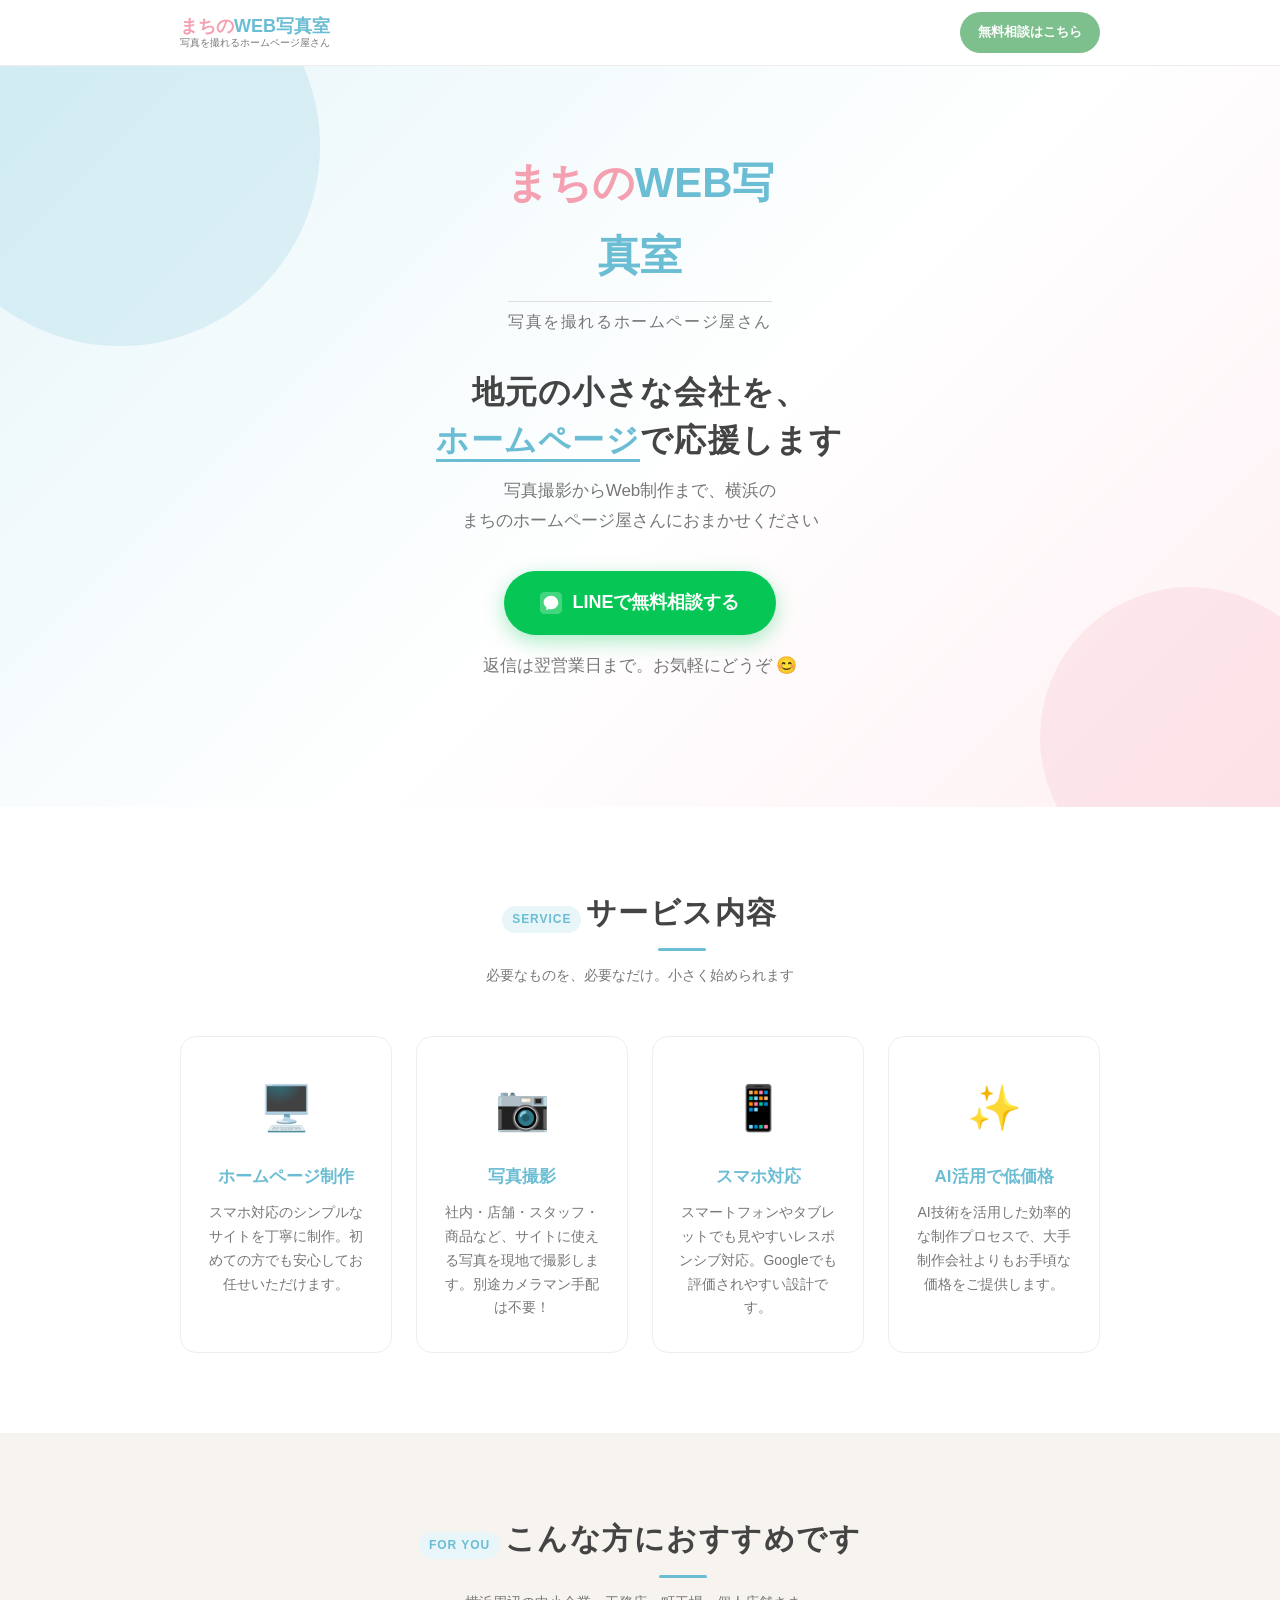
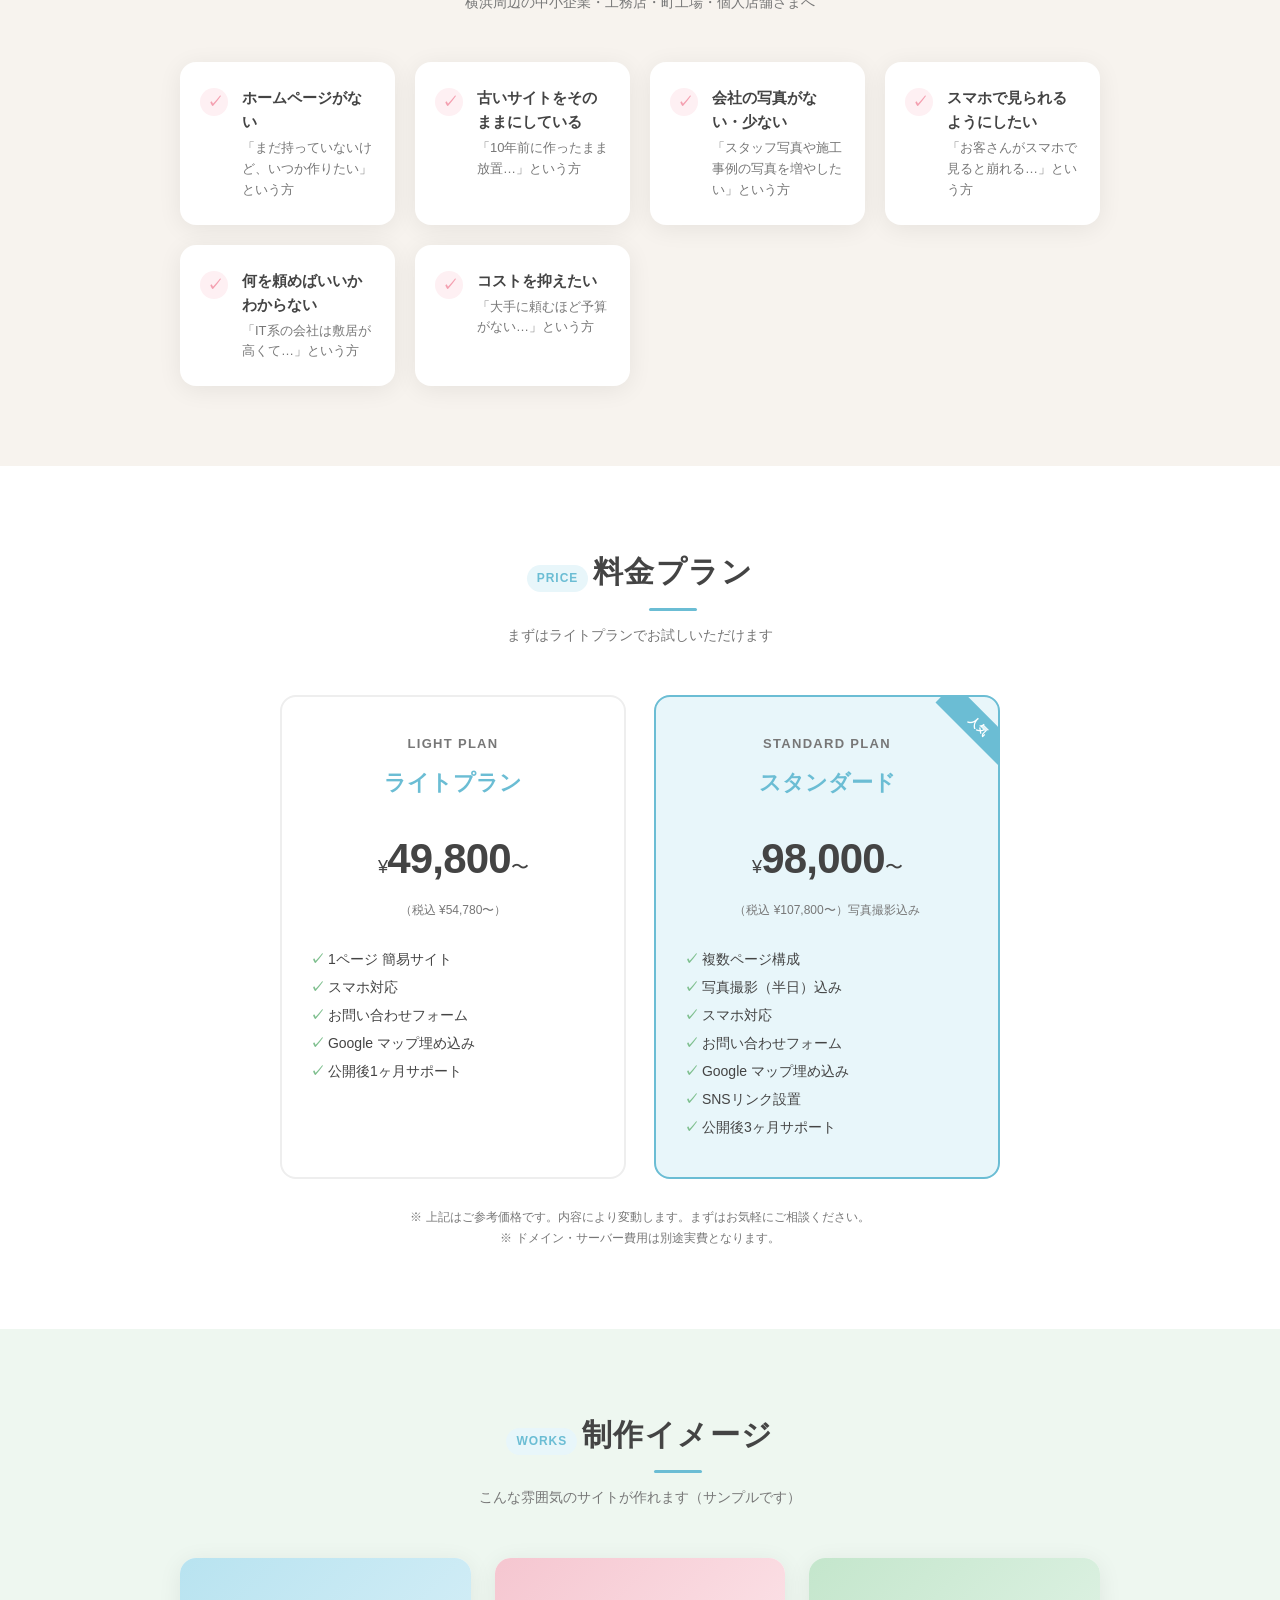
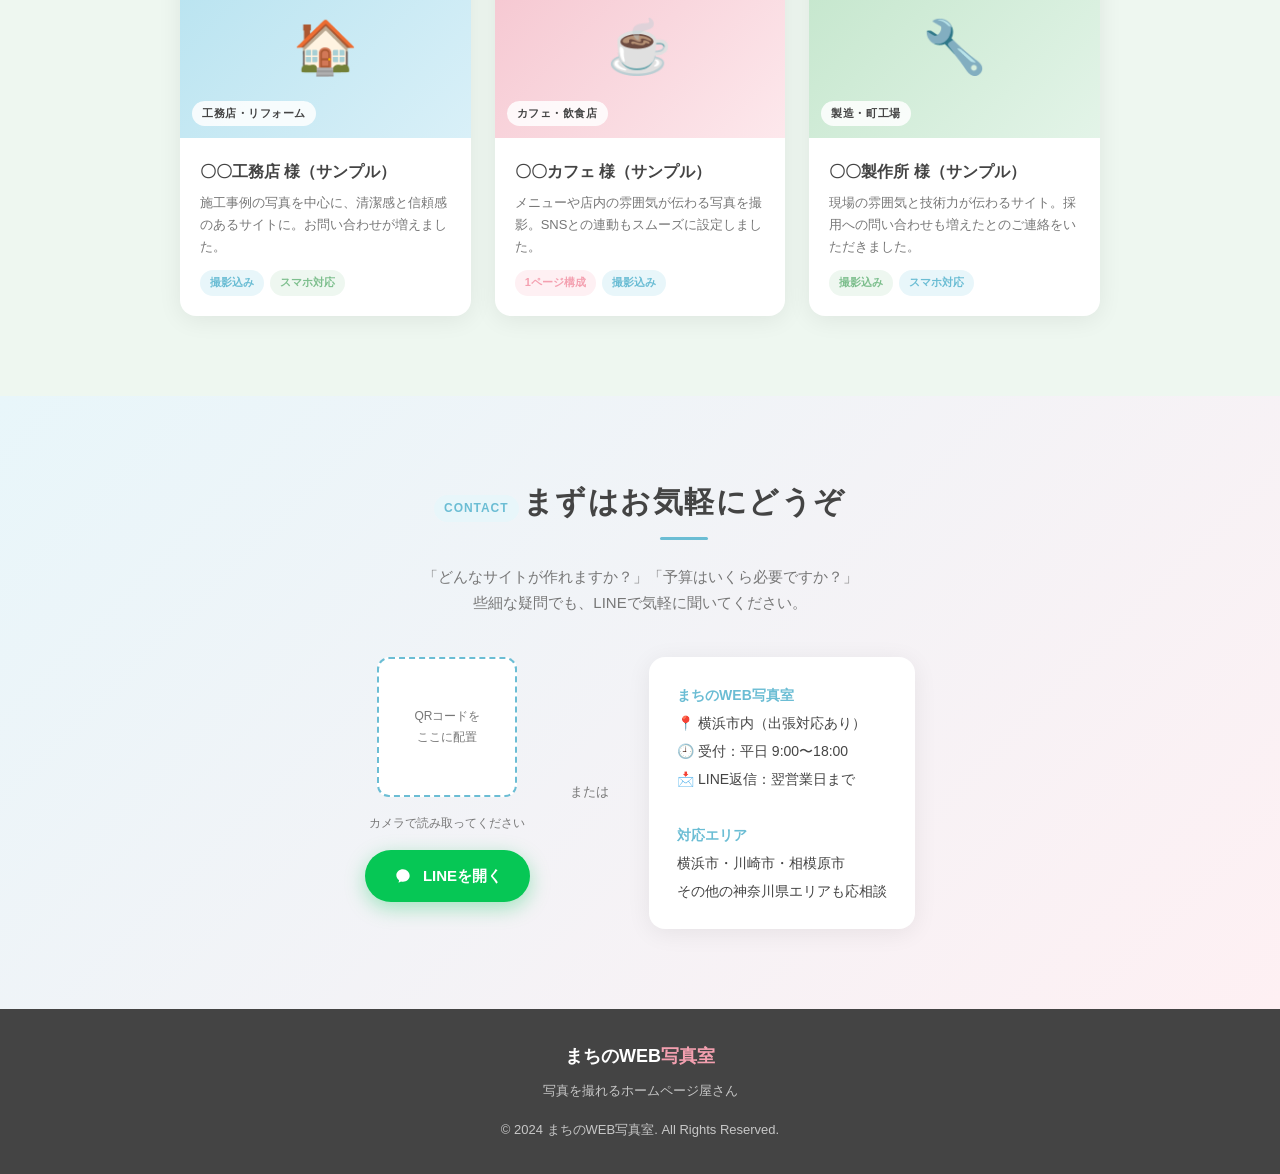
==== index.html @ a49ffde1 "Add LINE official account URL to buttons https://claude.ai/code/session_015nfHQeXjnWQbGCQVfCYV3U" ====
<!DOCTYPE html>
<html lang="ja">
<head>
  <meta charset="UTF-8" />
  <meta name="viewport" content="width=device-width, initial-scale=1.0" />
  <title>まちのWEB写真室 | 写真を撮れるホームページ屋さん</title>
  <meta name="description" content="横浜周辺の中小企業・工務店・個人店舗向けに、写真撮影込みのホームページ制作サービスを提供しています。" />
  <style>
    /* ============================================================
       リセット & ベース
    ============================================================ */
    *, *::before, *::after { box-sizing: border-box; margin: 0; padding: 0; }

    :root {
      --blue:   #6BBDD4;
      --blue-l: #E8F6FA;
      --pink:   #F4A0B0;
      --pink-l: #FEF0F3;
      --green:  #7EBF8E;
      --green-l:#EEF7F0;
      --sand:   #F7F3EE;
      --text:   #444;
      --text-s: #777;
      --white:  #FFFFFF;
      --radius: 16px;
      --shadow: 0 4px 24px rgba(0,0,0,.07);
    }

    html { scroll-behavior: smooth; }

    body {
      font-family: 'Hiragino Kaku Gothic ProN', 'Hiragino Sans', 'Noto Sans JP',
                   'Yu Gothic', sans-serif;
      color: var(--text);
      background: var(--white);
      line-height: 1.75;
      font-size: 16px;
    }

    img { max-width: 100%; display: block; }
    a   { color: inherit; text-decoration: none; }

    /* ============================================================
       ユーティリティ
    ============================================================ */
    .container {
      max-width: 960px;
      margin: 0 auto;
      padding: 0 20px;
    }

    .section {
      padding: 80px 0;
    }

    .section-title {
      text-align: center;
      margin-bottom: 48px;
    }

    .section-title h2 {
      font-size: clamp(22px, 4vw, 30px);
      font-weight: 700;
      letter-spacing: .05em;
      position: relative;
      display: inline-block;
      padding-bottom: 12px;
    }

    .section-title h2::after {
      content: '';
      position: absolute;
      bottom: 0; left: 50%;
      transform: translateX(-50%);
      width: 48px; height: 3px;
      border-radius: 2px;
      background: var(--blue);
    }

    .section-title p {
      margin-top: 12px;
      color: var(--text-s);
      font-size: 14px;
    }

    /* タグ */
    .tag {
      display: inline-block;
      background: var(--blue-l);
      color: var(--blue);
      font-size: 12px;
      font-weight: 700;
      padding: 3px 10px;
      border-radius: 20px;
      letter-spacing: .08em;
      margin-bottom: 10px;
    }

    /* ============================================================
       ヘッダー
    ============================================================ */
    header {
      position: sticky;
      top: 0;
      z-index: 100;
      background: rgba(255,255,255,.92);
      backdrop-filter: blur(8px);
      border-bottom: 1px solid #eee;
    }

    .header-inner {
      display: flex;
      align-items: center;
      justify-content: space-between;
      padding: 12px 20px;
      max-width: 960px;
      margin: 0 auto;
    }

    .logo-fallback {
      display: flex;
      flex-direction: column;
      line-height: 1.2;
    }
    .logo-fallback .logo-main {
      font-size: 18px;
      font-weight: 700;
      color: var(--blue);
    }
    .logo-fallback .logo-main span { color: var(--pink); }
    .logo-fallback .logo-sub {
      font-size: 10px;
      color: var(--text-s);
    }

    .header-cta {
      background: var(--green);
      color: #fff;
      font-size: 13px;
      font-weight: 700;
      padding: 9px 18px;
      border-radius: 50px;
      border: none;
      cursor: pointer;
      transition: opacity .2s;
      white-space: nowrap;
    }
    .header-cta:hover { opacity: .85; }

    /* ============================================================
       ① ファーストビュー
    ============================================================ */
    #hero {
      background: linear-gradient(135deg, var(--blue-l) 0%, var(--white) 55%, var(--pink-l) 100%);
      padding: 80px 20px 90px;
      text-align: center;
      position: relative;
      overflow: hidden;
    }

    /* 背景の丸 */
    #hero::before, #hero::after {
      content: '';
      position: absolute;
      border-radius: 50%;
      opacity: .18;
    }
    #hero::before {
      width: 400px; height: 400px;
      background: var(--blue);
      top: -120px; left: -80px;
    }
    #hero::after {
      width: 300px; height: 300px;
      background: var(--pink);
      bottom: -80px; right: -60px;
    }

    .hero-logo {
      margin: 0 auto 32px;
      max-width: 280px;
      position: relative;
      z-index: 1;
      animation: fadeUp .7s ease both;
    }

    .hero-logo img {
      width: 100%;
      height: auto;
      mix-blend-mode: multiply;
    }

    /* ロゴ画像がない場合 */
    .hero-logo-text {
      display: flex;
      flex-direction: column;
      align-items: center;
      gap: 4px;
    }
    .hero-logo-text .hl-main {
      font-size: clamp(28px, 6vw, 42px);
      font-weight: 700;
      color: var(--blue);
    }
    .hero-logo-text .hl-main span { color: var(--pink); }
    .hero-logo-text .hl-sub {
      font-size: clamp(12px, 2.5vw, 16px);
      color: var(--text-s);
      border-top: 1px solid #ddd;
      padding-top: 6px;
      margin-top: 4px;
      letter-spacing: .1em;
    }

    .hero-catch {
      position: relative;
      z-index: 1;
      animation: fadeUp .7s .15s ease both;
    }

    .hero-catch h1 {
      font-size: clamp(20px, 4.5vw, 32px);
      font-weight: 700;
      line-height: 1.5;
      letter-spacing: .04em;
      margin-bottom: 12px;
    }

    .hero-catch h1 em {
      font-style: normal;
      color: var(--blue);
      border-bottom: 3px solid var(--blue);
      padding-bottom: 1px;
    }

    .hero-catch p {
      color: var(--text-s);
      font-size: clamp(14px, 2.5vw, 17px);
      margin-bottom: 36px;
    }

    .btn-line {
      display: inline-flex;
      align-items: center;
      gap: 10px;
      background: #06C755;
      color: #fff;
      font-size: clamp(15px, 3vw, 18px);
      font-weight: 700;
      padding: 16px 36px;
      border-radius: 50px;
      border: none;
      cursor: pointer;
      box-shadow: 0 6px 20px rgba(6,199,85,.35);
      transition: transform .2s, box-shadow .2s;
      position: relative;
      z-index: 1;
    }
    .btn-line:hover {
      transform: translateY(-2px);
      box-shadow: 0 10px 28px rgba(6,199,85,.4);
    }

    .btn-line svg { flex-shrink: 0; }

    .hero-note {
      margin-top: 16px;
      font-size: 12px;
      color: var(--text-s);
      position: relative;
      z-index: 1;
    }

    /* ============================================================
       ② サービス紹介
    ============================================================ */
    #services { background: var(--white); }

    .services-grid {
      display: grid;
      grid-template-columns: repeat(auto-fit, minmax(210px, 1fr));
      gap: 24px;
    }

    .service-card {
      background: var(--white);
      border: 1.5px solid #eee;
      border-radius: var(--radius);
      padding: 32px 24px;
      text-align: center;
      transition: transform .25s, box-shadow .25s, border-color .25s;
    }

    .service-card:hover {
      transform: translateY(-4px);
      box-shadow: var(--shadow);
      border-color: var(--blue);
    }

    .service-icon {
      font-size: 44px;
      margin-bottom: 16px;
      display: block;
    }

    .service-card h3 {
      font-size: 17px;
      font-weight: 700;
      margin-bottom: 10px;
      color: var(--blue);
    }

    .service-card p {
      font-size: 14px;
      color: var(--text-s);
      line-height: 1.7;
    }

    /* ============================================================
       ③ こんな方へ
    ============================================================ */
    #target { background: var(--sand); }

    .target-grid {
      display: grid;
      grid-template-columns: repeat(auto-fit, minmax(200px, 1fr));
      gap: 20px;
    }

    .target-item {
      background: var(--white);
      border-radius: var(--radius);
      padding: 24px 20px;
      display: flex;
      align-items: flex-start;
      gap: 14px;
      box-shadow: var(--shadow);
    }

    .target-check {
      flex-shrink: 0;
      width: 28px; height: 28px;
      background: var(--pink-l);
      border-radius: 50%;
      display: flex;
      align-items: center;
      justify-content: center;
      color: var(--pink);
      font-size: 15px;
      font-weight: 700;
      margin-top: 2px;
    }

    .target-item p {
      font-size: 15px;
      font-weight: 600;
      line-height: 1.6;
    }

    .target-item span {
      display: block;
      font-size: 13px;
      color: var(--text-s);
      font-weight: 400;
      margin-top: 4px;
    }

    /* ============================================================
       ④ 料金
    ============================================================ */
    #price { background: var(--white); }

    .price-grid {
      display: grid;
      grid-template-columns: repeat(auto-fit, minmax(260px, 1fr));
      gap: 28px;
      max-width: 720px;
      margin: 0 auto;
    }

    .price-card {
      border-radius: var(--radius);
      padding: 36px 28px;
      text-align: center;
      border: 2px solid #eee;
      position: relative;
      overflow: hidden;
      transition: transform .25s, box-shadow .25s;
    }

    .price-card:hover {
      transform: translateY(-4px);
      box-shadow: var(--shadow);
    }

    .price-card.featured {
      border-color: var(--blue);
      background: var(--blue-l);
    }

    .price-badge {
      position: absolute;
      top: 16px; right: -28px;
      background: var(--blue);
      color: #fff;
      font-size: 11px;
      font-weight: 700;
      padding: 4px 36px;
      transform: rotate(45deg);
      letter-spacing: .06em;
    }

    .price-label {
      font-size: 13px;
      font-weight: 700;
      letter-spacing: .1em;
      color: var(--text-s);
      margin-bottom: 8px;
    }

    .price-name {
      font-size: 22px;
      font-weight: 700;
      margin-bottom: 20px;
      color: var(--blue);
    }

    .price-amount {
      font-size: clamp(32px, 6vw, 42px);
      font-weight: 700;
      letter-spacing: -.02em;
      margin-bottom: 4px;
    }

    .price-amount small {
      font-size: 18px;
      font-weight: 400;
    }

    .price-note {
      font-size: 12px;
      color: var(--text-s);
      margin-bottom: 24px;
    }

    .price-list {
      list-style: none;
      text-align: left;
      font-size: 14px;
      line-height: 2;
    }

    .price-list li::before {
      content: '✓ ';
      color: var(--green);
      font-weight: 700;
    }

    .price-disclaimer {
      text-align: center;
      font-size: 12px;
      color: var(--text-s);
      margin-top: 28px;
    }

    /* ============================================================
       ⑤ 制作イメージ
    ============================================================ */
    #works { background: var(--green-l); }

    .works-grid {
      display: grid;
      grid-template-columns: repeat(auto-fit, minmax(260px, 1fr));
      gap: 24px;
    }

    .work-card {
      background: var(--white);
      border-radius: var(--radius);
      overflow: hidden;
      box-shadow: var(--shadow);
      transition: transform .25s, box-shadow .25s;
    }

    .work-card:hover {
      transform: translateY(-4px);
      box-shadow: 0 8px 32px rgba(0,0,0,.1);
    }

    .work-thumb {
      width: 100%;
      height: 180px;
      display: flex;
      align-items: center;
      justify-content: center;
      font-size: 52px;
      position: relative;
    }

    .work-thumb-1 { background: linear-gradient(135deg, #b8e3f0, #d9f0f8); }
    .work-thumb-2 { background: linear-gradient(135deg, #f5c6d0, #fde8ec); }
    .work-thumb-3 { background: linear-gradient(135deg, #c4e6cc, #e3f4e8); }

    .work-thumb-label {
      position: absolute;
      bottom: 12px; left: 12px;
      background: rgba(255,255,255,.85);
      font-size: 11px;
      font-weight: 700;
      padding: 3px 10px;
      border-radius: 20px;
      color: var(--text);
      letter-spacing: .05em;
    }

    .work-body {
      padding: 20px;
    }

    .work-body h3 {
      font-size: 16px;
      font-weight: 700;
      margin-bottom: 6px;
    }

    .work-body p {
      font-size: 13px;
      color: var(--text-s);
      line-height: 1.7;
    }

    .work-tags {
      margin-top: 12px;
      display: flex;
      flex-wrap: wrap;
      gap: 6px;
    }

    .work-tag {
      font-size: 11px;
      padding: 3px 10px;
      border-radius: 20px;
      font-weight: 600;
    }

    .work-tag-blue  { background: var(--blue-l);  color: var(--blue);  }
    .work-tag-pink  { background: var(--pink-l);  color: var(--pink);  }
    .work-tag-green { background: var(--green-l); color: var(--green); }

    /* ============================================================
       ⑥ お問い合わせ
    ============================================================ */
    #contact {
      background: linear-gradient(135deg, var(--blue-l) 0%, var(--pink-l) 100%);
      padding: 80px 20px;
      text-align: center;
    }

    .contact-inner {
      max-width: 600px;
      margin: 0 auto;
    }

    .contact-inner h2 {
      font-size: clamp(22px, 4vw, 30px);
      font-weight: 700;
      margin-bottom: 12px;
    }

    .contact-inner p {
      color: var(--text-s);
      font-size: 15px;
      margin-bottom: 40px;
    }

    .contact-flex {
      display: flex;
      flex-wrap: wrap;
      gap: 32px;
      justify-content: center;
      align-items: flex-start;
    }

    .contact-line-wrap {
      display: flex;
      flex-direction: column;
      align-items: center;
      gap: 16px;
    }

    .qr-placeholder {
      width: 140px; height: 140px;
      border: 2px dashed var(--blue);
      border-radius: 12px;
      display: flex;
      flex-direction: column;
      align-items: center;
      justify-content: center;
      background: #fff;
      color: var(--text-s);
      font-size: 12px;
      gap: 6px;
    }

    .qr-placeholder svg { opacity: .4; }

    .qr-label {
      font-size: 12px;
      color: var(--text-s);
    }

    .contact-or {
      font-size: 13px;
      color: var(--text-s);
      align-self: center;
      padding: 0 8px;
    }

    .contact-info {
      text-align: left;
      background: #fff;
      border-radius: var(--radius);
      padding: 24px 28px;
      font-size: 14px;
      line-height: 2;
      box-shadow: var(--shadow);
      min-width: 220px;
    }

    .contact-info strong { color: var(--blue); }

    /* ============================================================
       フッター
    ============================================================ */
    footer {
      background: var(--text);
      color: rgba(255,255,255,.7);
      text-align: center;
      padding: 32px 20px;
      font-size: 13px;
    }

    footer .footer-logo {
      font-size: 18px;
      font-weight: 700;
      color: #fff;
      margin-bottom: 8px;
    }

    footer .footer-logo span { color: var(--pink); }

    /* ============================================================
       アニメーション
    ============================================================ */
    @keyframes fadeUp {
      from { opacity: 0; transform: translateY(20px); }
      to   { opacity: 1; transform: translateY(0); }
    }

    .fade-in {
      opacity: 0;
      transform: translateY(24px);
      transition: opacity .55s ease, transform .55s ease;
    }

    .fade-in.visible {
      opacity: 1;
      transform: translateY(0);
    }

    /* ============================================================
       レスポンシブ
    ============================================================ */
    @media (max-width: 600px) {
      .section { padding: 56px 0; }
      #hero     { padding: 60px 20px 70px; }

      .services-grid,
      .target-grid,
      .works-grid {
        grid-template-columns: 1fr;
      }

      .price-grid {
        grid-template-columns: 1fr;
        max-width: 100%;
      }

      .contact-flex {
        flex-direction: column;
        align-items: center;
      }

      .contact-or { padding: 0; }
    }
  </style>
</head>
<body>

  <!-- =========================================================
       ヘッダー
  ========================================================== -->
  <header>
    <div class="header-inner">
      <a href="#" class="logo-wrap">
        <div class="logo-fallback">
          <span class="logo-main"><span>まちの</span>WEB写真室</span>
          <span class="logo-sub">写真を撮れるホームページ屋さん</span>
        </div>
      </a>
      <a href="#contact" class="header-cta">無料相談はこちら</a>
    </div>
  </header>

  <!-- =========================================================
       ① ファーストビュー
  ========================================================== -->
  <section id="hero">
    <div class="hero-logo">
      <div class="hero-logo-text">
        <div class="hl-main"><span>まちの</span>WEB写真室</div>
        <div class="hl-sub">写真を撮れるホームページ屋さん</div>
      </div>
    </div>

    <div class="hero-catch">
      <h1>
        地元の小さな会社を、<br />
        <em>ホームページ</em>で応援します
      </h1>
      <p>
        写真撮影からWeb制作まで、横浜の<br />
        まちのホームページ屋さんにおまかせください
      </p>

      <a href="https://lin.ee/7ZsYu0g" target="_blank" class="btn-line">
        <svg width="22" height="22" viewBox="0 0 48 48" fill="none">
          <rect width="48" height="48" rx="10" fill="white" fill-opacity="0.25"/>
          <path d="M24 8C15.163 8 8 14.477 8 22.4c0 4.752 2.614 8.977 6.67 11.693L13.2 40l6.02-3.072C20.713 37.27 22.33 37.6 24 37.6c8.837 0 16-6.477 16-14.2S32.837 8 24 8z" fill="white"/>
        </svg>
        LINEで無料相談する
      </a>
      <p class="hero-note">返信は翌営業日まで。お気軽にどうぞ 😊</p>
    </div>
  </section>

  <!-- =========================================================
       ② サービス紹介
  ========================================================== -->
  <section id="services" class="section">
    <div class="container">
      <div class="section-title fade-in">
        <span class="tag">SERVICE</span>
        <h2>サービス内容</h2>
        <p>必要なものを、必要なだけ。小さく始められます</p>
      </div>

      <div class="services-grid">

        <div class="service-card fade-in">
          <span class="service-icon">🖥️</span>
          <h3>ホームページ制作</h3>
          <p>スマホ対応のシンプルなサイトを丁寧に制作。初めての方でも安心してお任せいただけます。</p>
        </div>

        <div class="service-card fade-in">
          <span class="service-icon">📷</span>
          <h3>写真撮影</h3>
          <p>社内・店舗・スタッフ・商品など、サイトに使える写真を現地で撮影します。別途カメラマン手配は不要！</p>
        </div>

        <div class="service-card fade-in">
          <span class="service-icon">📱</span>
          <h3>スマホ対応</h3>
          <p>スマートフォンやタブレットでも見やすいレスポンシブ対応。Googleでも評価されやすい設計です。</p>
        </div>

        <div class="service-card fade-in">
          <span class="service-icon">✨</span>
          <h3>AI活用で低価格</h3>
          <p>AI技術を活用した効率的な制作プロセスで、大手制作会社よりもお手頃な価格をご提供します。</p>
        </div>

      </div>
    </div>
  </section>

  <!-- =========================================================
       ③ こんな方へ
  ========================================================== -->
  <section id="target" class="section">
    <div class="container">
      <div class="section-title fade-in">
        <span class="tag">FOR YOU</span>
        <h2>こんな方におすすめです</h2>
        <p>横浜周辺の中小企業・工務店・町工場・個人店舗さまへ</p>
      </div>

      <div class="target-grid">

        <div class="target-item fade-in">
          <div class="target-check">✓</div>
          <p>
            ホームページがない
            <span>「まだ持っていないけど、いつか作りたい」という方</span>
          </p>
        </div>

        <div class="target-item fade-in">
          <div class="target-check">✓</div>
          <p>
            古いサイトをそのままにしている
            <span>「10年前に作ったまま放置…」という方</span>
          </p>
        </div>

        <div class="target-item fade-in">
          <div class="target-check">✓</div>
          <p>
            会社の写真がない・少ない
            <span>「スタッフ写真や施工事例の写真を増やしたい」という方</span>
          </p>
        </div>

        <div class="target-item fade-in">
          <div class="target-check">✓</div>
          <p>
            スマホで見られるようにしたい
            <span>「お客さんがスマホで見ると崩れる…」という方</span>
          </p>
        </div>

        <div class="target-item fade-in">
          <div class="target-check">✓</div>
          <p>
            何を頼めばいいかわからない
            <span>「IT系の会社は敷居が高くて…」という方</span>
          </p>
        </div>

        <div class="target-item fade-in">
          <div class="target-check">✓</div>
          <p>
            コストを抑えたい
            <span>「大手に頼むほど予算がない…」という方</span>
          </p>
        </div>

      </div>
    </div>
  </section>

  <!-- =========================================================
       ④ 料金
  ========================================================== -->
  <section id="price" class="section">
    <div class="container">
      <div class="section-title fade-in">
        <span class="tag">PRICE</span>
        <h2>料金プラン</h2>
        <p>まずはライトプランでお試しいただけます</p>
      </div>

      <div class="price-grid">

        <div class="price-card fade-in">
          <div class="price-label">LIGHT PLAN</div>
          <div class="price-name">ライトプラン</div>
          <div class="price-amount">
            <small>¥</small>49,800<small>〜</small>
          </div>
          <div class="price-note">（税込 ¥54,780〜）</div>
          <ul class="price-list">
            <li>1ページ 簡易サイト</li>
            <li>スマホ対応</li>
            <li>お問い合わせフォーム</li>
            <li>Google マップ埋め込み</li>
            <li>公開後1ヶ月サポート</li>
          </ul>
        </div>

        <div class="price-card featured fade-in">
          <div class="price-badge">人気</div>
          <div class="price-label">STANDARD PLAN</div>
          <div class="price-name">スタンダード</div>
          <div class="price-amount">
            <small>¥</small>98,000<small>〜</small>
          </div>
          <div class="price-note">（税込 ¥107,800〜）写真撮影込み</div>
          <ul class="price-list">
            <li>複数ページ構成</li>
            <li>写真撮影（半日）込み</li>
            <li>スマホ対応</li>
            <li>お問い合わせフォーム</li>
            <li>Google マップ埋め込み</li>
            <li>SNSリンク設置</li>
            <li>公開後3ヶ月サポート</li>
          </ul>
        </div>

      </div>

      <p class="price-disclaimer fade-in">
        ※ 上記はご参考価格です。内容により変動します。まずはお気軽にご相談ください。<br />
        ※ ドメイン・サーバー費用は別途実費となります。
      </p>
    </div>
  </section>

  <!-- =========================================================
       ⑤ 制作イメージ
  ========================================================== -->
  <section id="works" class="section">
    <div class="container">
      <div class="section-title fade-in">
        <span class="tag">WORKS</span>
        <h2>制作イメージ</h2>
        <p>こんな雰囲気のサイトが作れます（サンプルです）</p>
      </div>

      <div class="works-grid">

        <div class="work-card fade-in">
          <div class="work-thumb work-thumb-1">
            🏠
            <span class="work-thumb-label">工務店・リフォーム</span>
          </div>
          <div class="work-body">
            <h3>〇〇工務店 様（サンプル）</h3>
            <p>施工事例の写真を中心に、清潔感と信頼感のあるサイトに。お問い合わせが増えました。</p>
            <div class="work-tags">
              <span class="work-tag work-tag-blue">撮影込み</span>
              <span class="work-tag work-tag-green">スマホ対応</span>
            </div>
          </div>
        </div>

        <div class="work-card fade-in">
          <div class="work-thumb work-thumb-2">
            ☕
            <span class="work-thumb-label">カフェ・飲食店</span>
          </div>
          <div class="work-body">
            <h3>〇〇カフェ 様（サンプル）</h3>
            <p>メニューや店内の雰囲気が伝わる写真を撮影。SNSとの連動もスムーズに設定しました。</p>
            <div class="work-tags">
              <span class="work-tag work-tag-pink">1ページ構成</span>
              <span class="work-tag work-tag-blue">撮影込み</span>
            </div>
          </div>
        </div>

        <div class="work-card fade-in">
          <div class="work-thumb work-thumb-3">
            🔧
            <span class="work-thumb-label">製造・町工場</span>
          </div>
          <div class="work-body">
            <h3>〇〇製作所 様（サンプル）</h3>
            <p>現場の雰囲気と技術力が伝わるサイト。採用への問い合わせも増えたとのご連絡をいただきました。</p>
            <div class="work-tags">
              <span class="work-tag work-tag-green">撮影込み</span>
              <span class="work-tag work-tag-blue">スマホ対応</span>
            </div>
          </div>
        </div>

      </div>
    </div>
  </section>

  <!-- =========================================================
       ⑥ お問い合わせ
  ========================================================== -->
  <section id="contact">
    <div class="contact-inner">
      <div class="section-title fade-in" style="margin-bottom:32px;">
        <span class="tag">CONTACT</span>
        <h2>まずはお気軽にどうぞ</h2>
        <p>
          「どんなサイトが作れますか？」「予算はいくら必要ですか？」<br />
          些細な疑問でも、LINEで気軽に聞いてください。
        </p>
      </div>

      <div class="contact-flex fade-in">

        <!-- QRコードエリア -->
        <div class="contact-line-wrap">
          <div class="qr-placeholder">
            <img
              src="qr.png"
              alt="LINE QRコード"
              style="width:120px; height:120px; object-fit:contain; border-radius:8px;"
              onerror="this.style.display='none'; this.nextElementSibling.style.display='block';"
            />
            <span style="text-align:center; display:none;">QRコードを<br />ここに配置</span>
          </div>
          <span class="qr-label">カメラで読み取ってください</span>

          <a href="https://lin.ee/7ZsYu0g" target="_blank" class="btn-line" style="font-size:15px; padding:13px 28px;">
            <svg width="20" height="20" viewBox="0 0 48 48" fill="none">
              <path d="M24 8C15.163 8 8 14.477 8 22.4c0 4.752 2.614 8.977 6.67 11.693L13.2 40l6.02-3.072C20.713 37.27 22.33 37.6 24 37.6c8.837 0 16-6.477 16-14.2S32.837 8 24 8z" fill="white"/>
            </svg>
            LINEを開く
          </a>
        </div>

        <div class="contact-or">または</div>

        <!-- 連絡先情報 -->
        <div class="contact-info fade-in">
          <strong>まちのWEB写真室</strong><br />
          📍 横浜市内（出張対応あり）<br />
          🕘 受付：平日 9:00〜18:00<br />
          📩 LINE返信：翌営業日まで<br />
          <br />
          <strong>対応エリア</strong><br />
          横浜市・川崎市・相模原市<br />
          その他の神奈川県エリアも応相談
        </div>
      </div>
    </div>
  </section>

  <!-- =========================================================
       フッター
  ========================================================== -->
  <footer>
    <div class="footer-logo">まちのWEB<span>写真室</span></div>
    <p>写真を撮れるホームページ屋さん</p>
    <p style="margin-top:16px;">&copy; 2024 まちのWEB写真室. All Rights Reserved.</p>
  </footer>

  <!-- =========================================================
       JavaScript: スクロールアニメーション
  ========================================================== -->
  <script>
    (function () {
      var targets = document.querySelectorAll('.fade-in');

      var observer = new IntersectionObserver(function (entries) {
        entries.forEach(function (entry) {
          if (entry.isIntersecting) {
            entry.target.classList.add('visible');
            observer.unobserve(entry.target);
          }
        });
      }, { threshold: 0.12 });

      targets.forEach(function (el) { observer.observe(el); });
    })();
  </script>

</body>
</html>
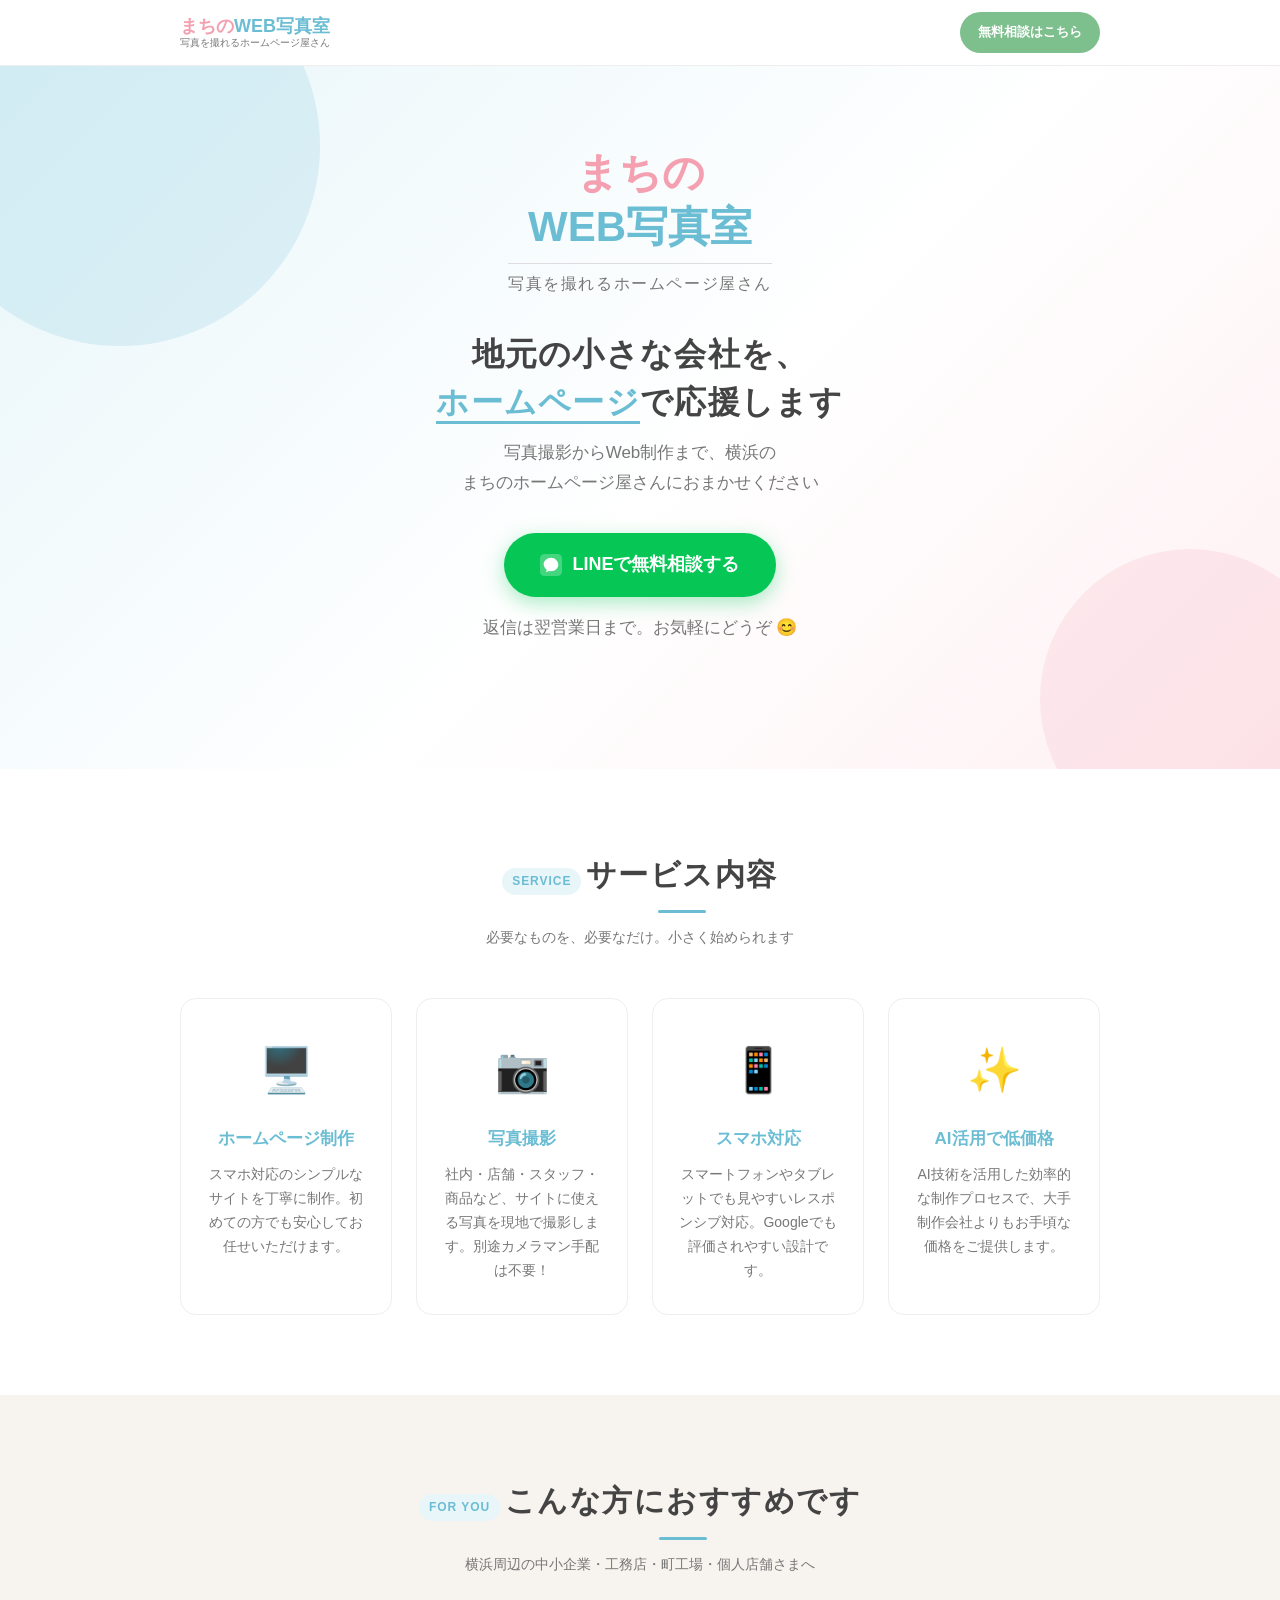
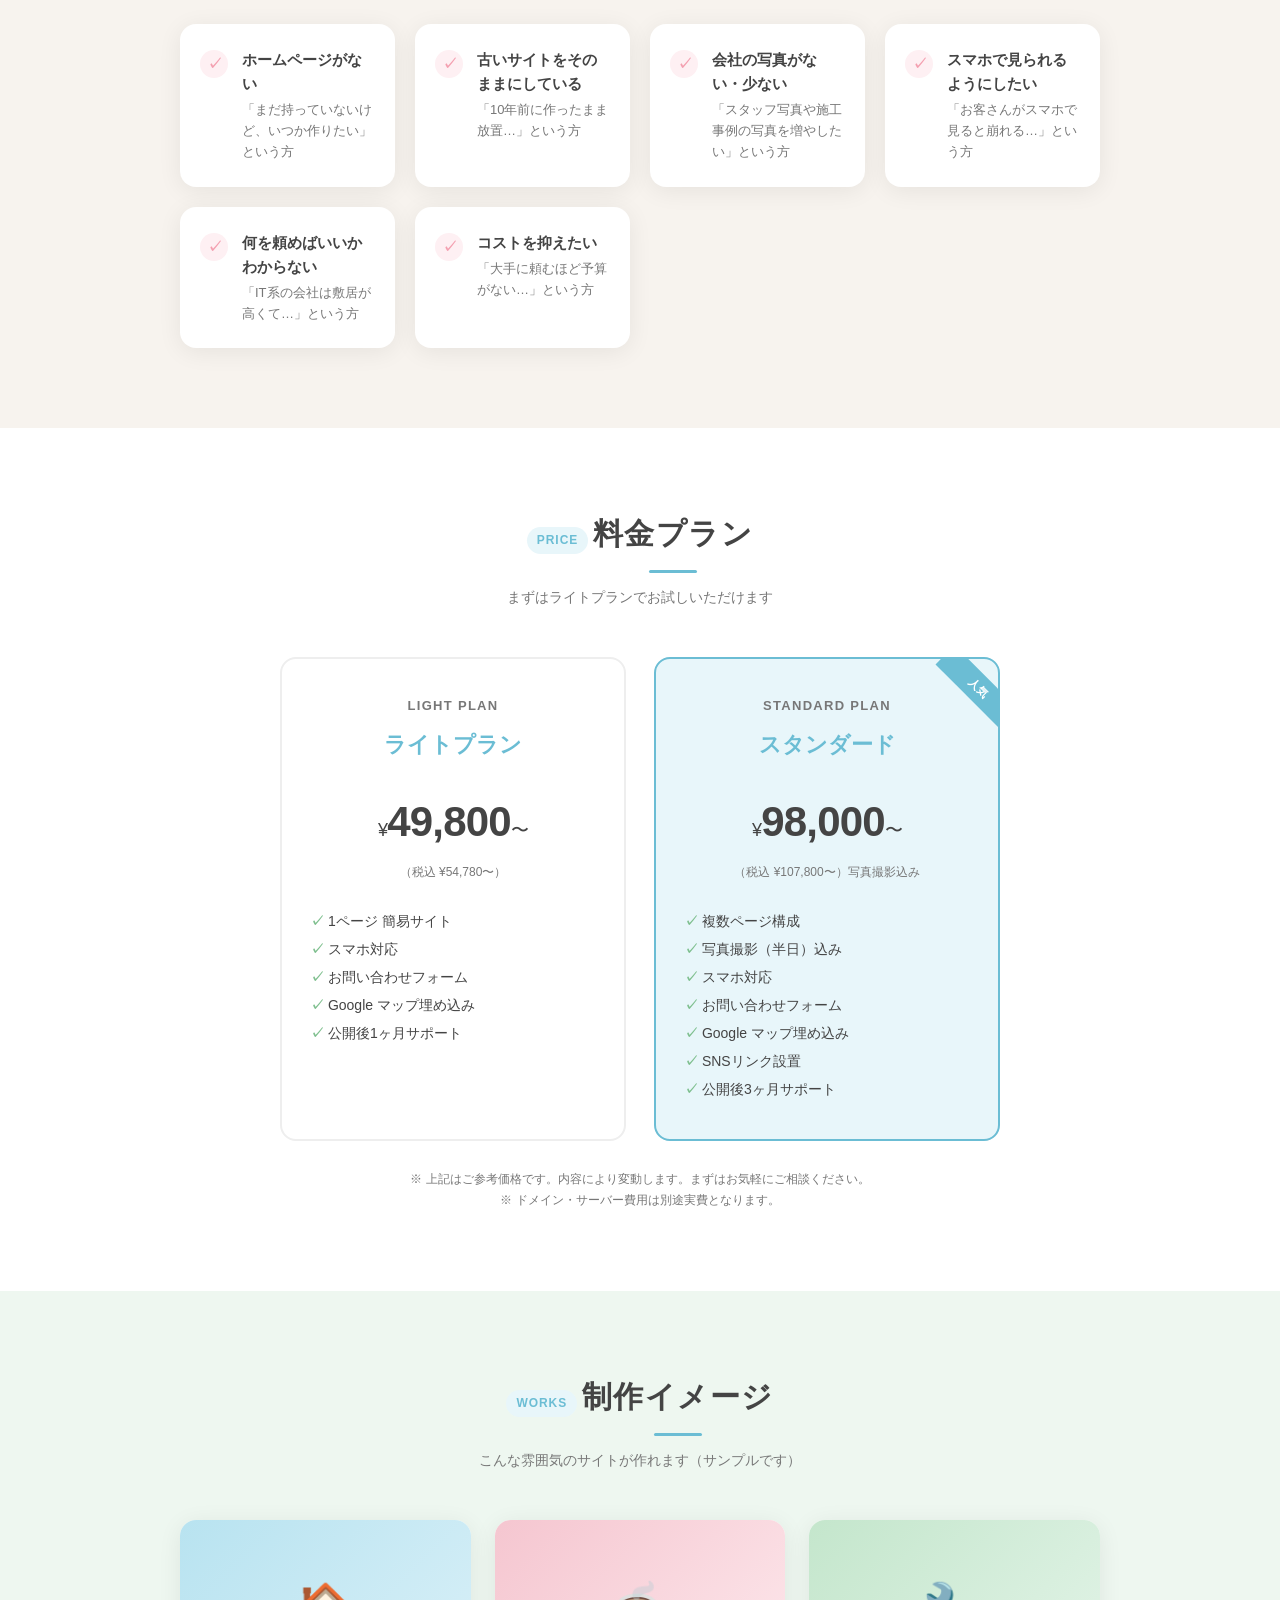
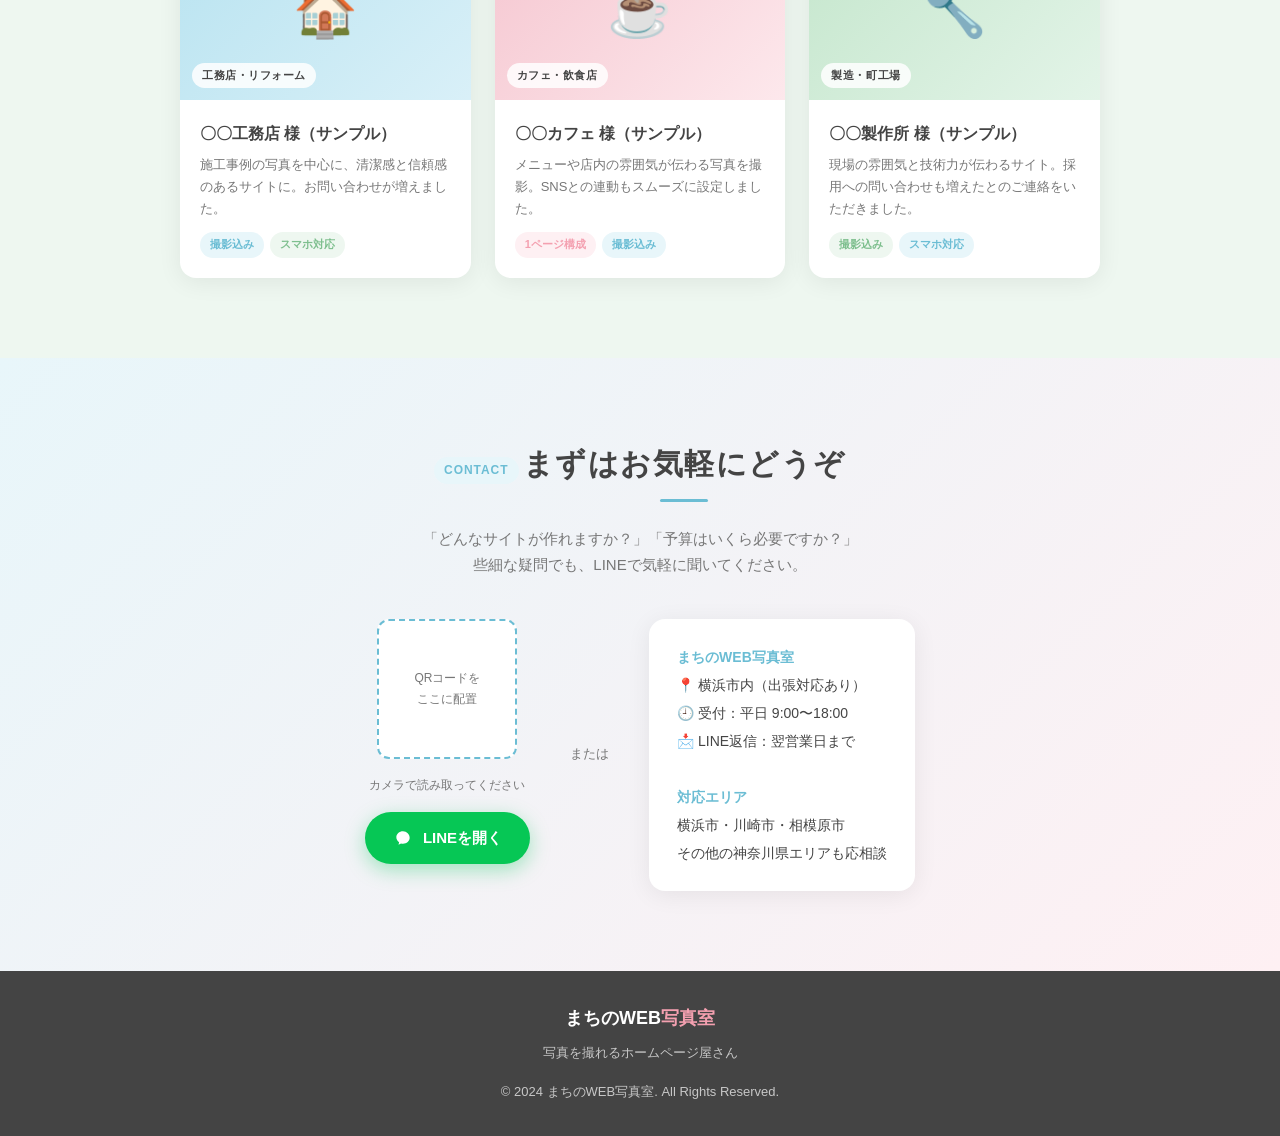
==== commit 82877f24: "Fix hero logo line break between まちの and WEB写真室 https://claude.ai/code/session_015nfHQeXjnWQbGCQVfCY" ====
--- a/index.html
+++ b/index.html
@@ -201,6 +201,8 @@
       font-size: clamp(28px, 6vw, 42px);
       font-weight: 700;
       color: var(--blue);
+      line-height: 1.3;
+      text-align: center;
     }
     .hero-logo-text .hl-main span { color: var(--pink); }
     .hero-logo-text .hl-sub {
@@ -718,7 +720,7 @@
   <section id="hero">
     <div class="hero-logo">
       <div class="hero-logo-text">
-        <div class="hl-main"><span>まちの</span>WEB写真室</div>
+        <div class="hl-main"><span>まちの</span><br />WEB写真室</div>
         <div class="hl-sub">写真を撮れるホームページ屋さん</div>
       </div>
     </div>
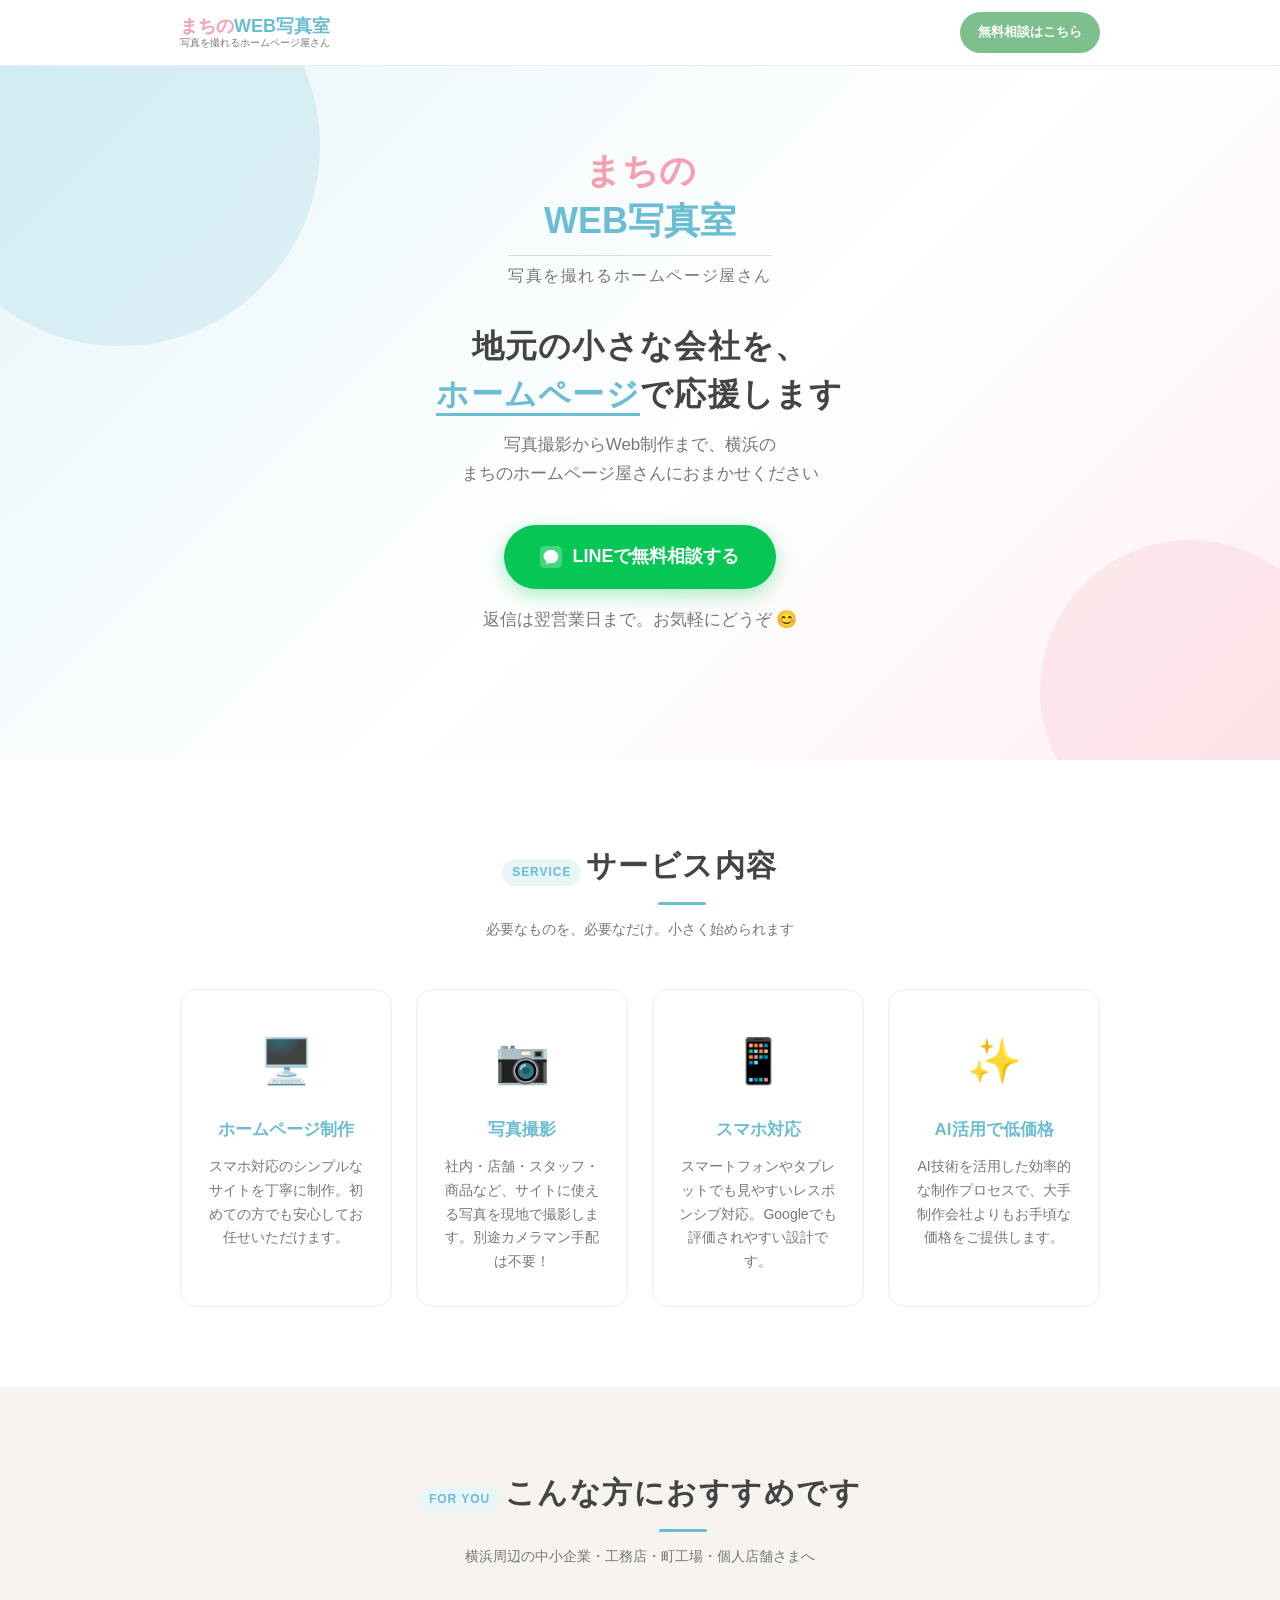
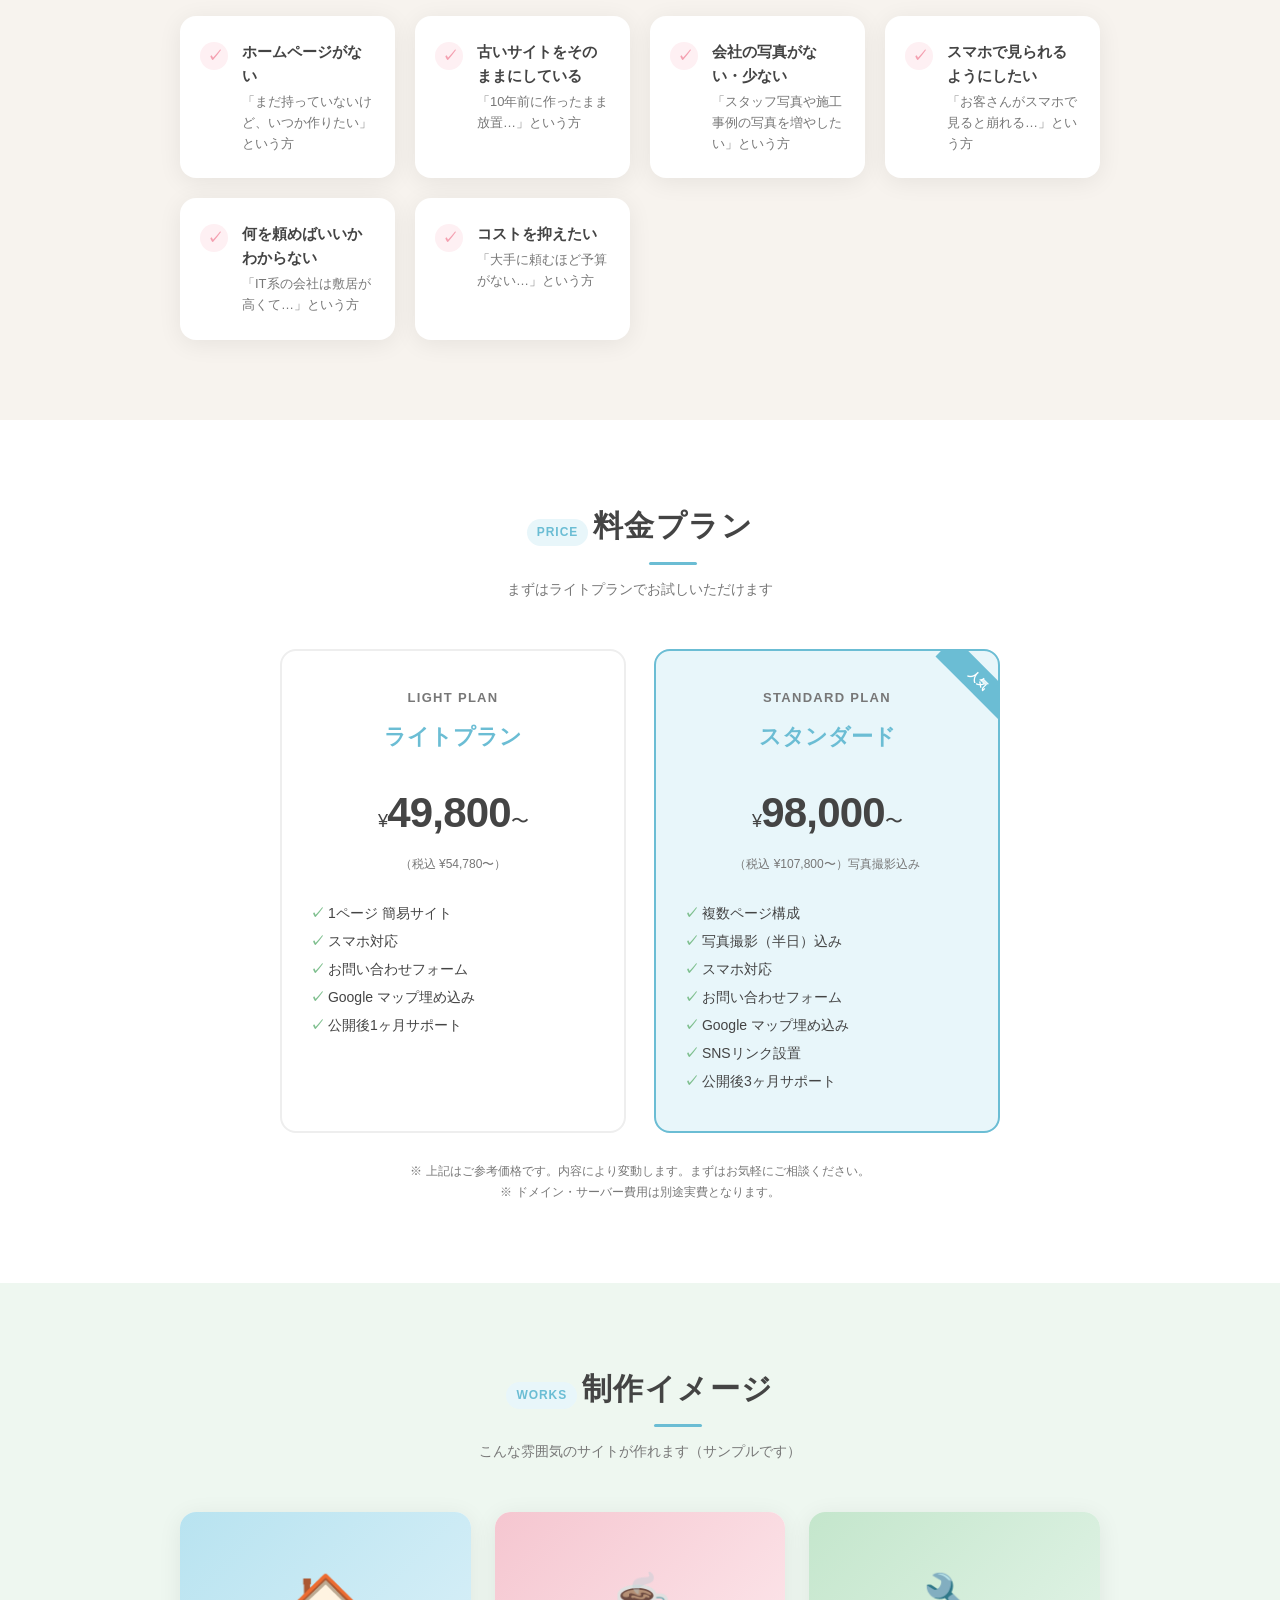
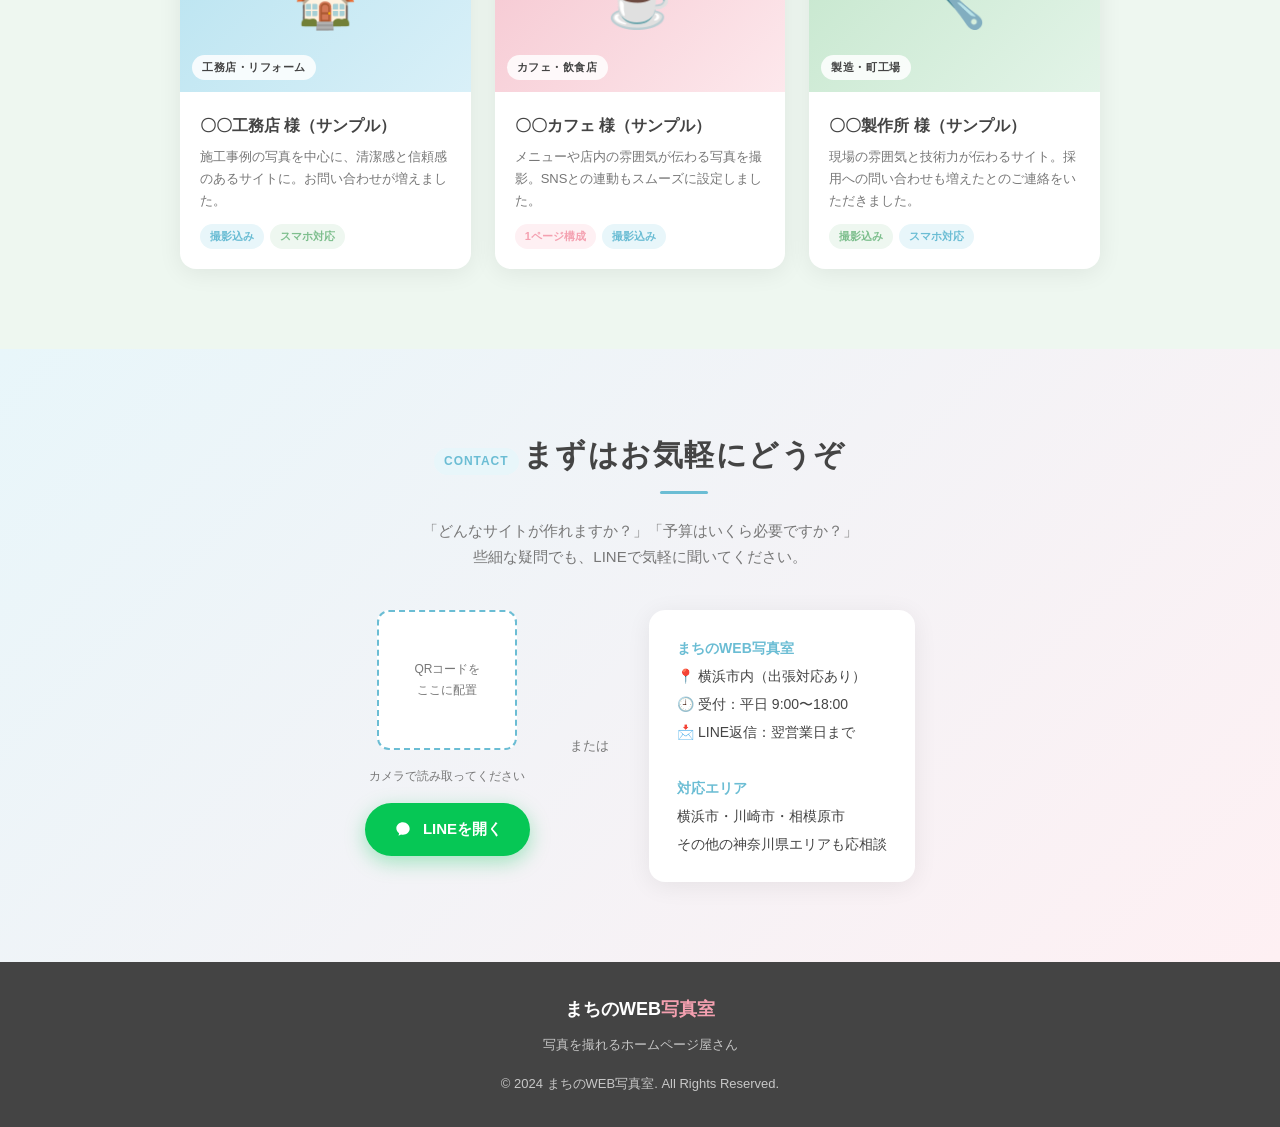
==== commit e298723a: "Fix hero logo text wrapping with nowrap and smaller font https://claude.ai/code/session_015nfHQeXjnW" ====
--- a/index.html
+++ b/index.html
@@ -198,11 +198,12 @@
       gap: 4px;
     }
     .hero-logo-text .hl-main {
-      font-size: clamp(28px, 6vw, 42px);
+      font-size: clamp(22px, 5vw, 36px);
       font-weight: 700;
       color: var(--blue);
-      line-height: 1.3;
+      line-height: 1.4;
       text-align: center;
+      white-space: nowrap;
     }
     .hero-logo-text .hl-main span { color: var(--pink); }
     .hero-logo-text .hl-sub {
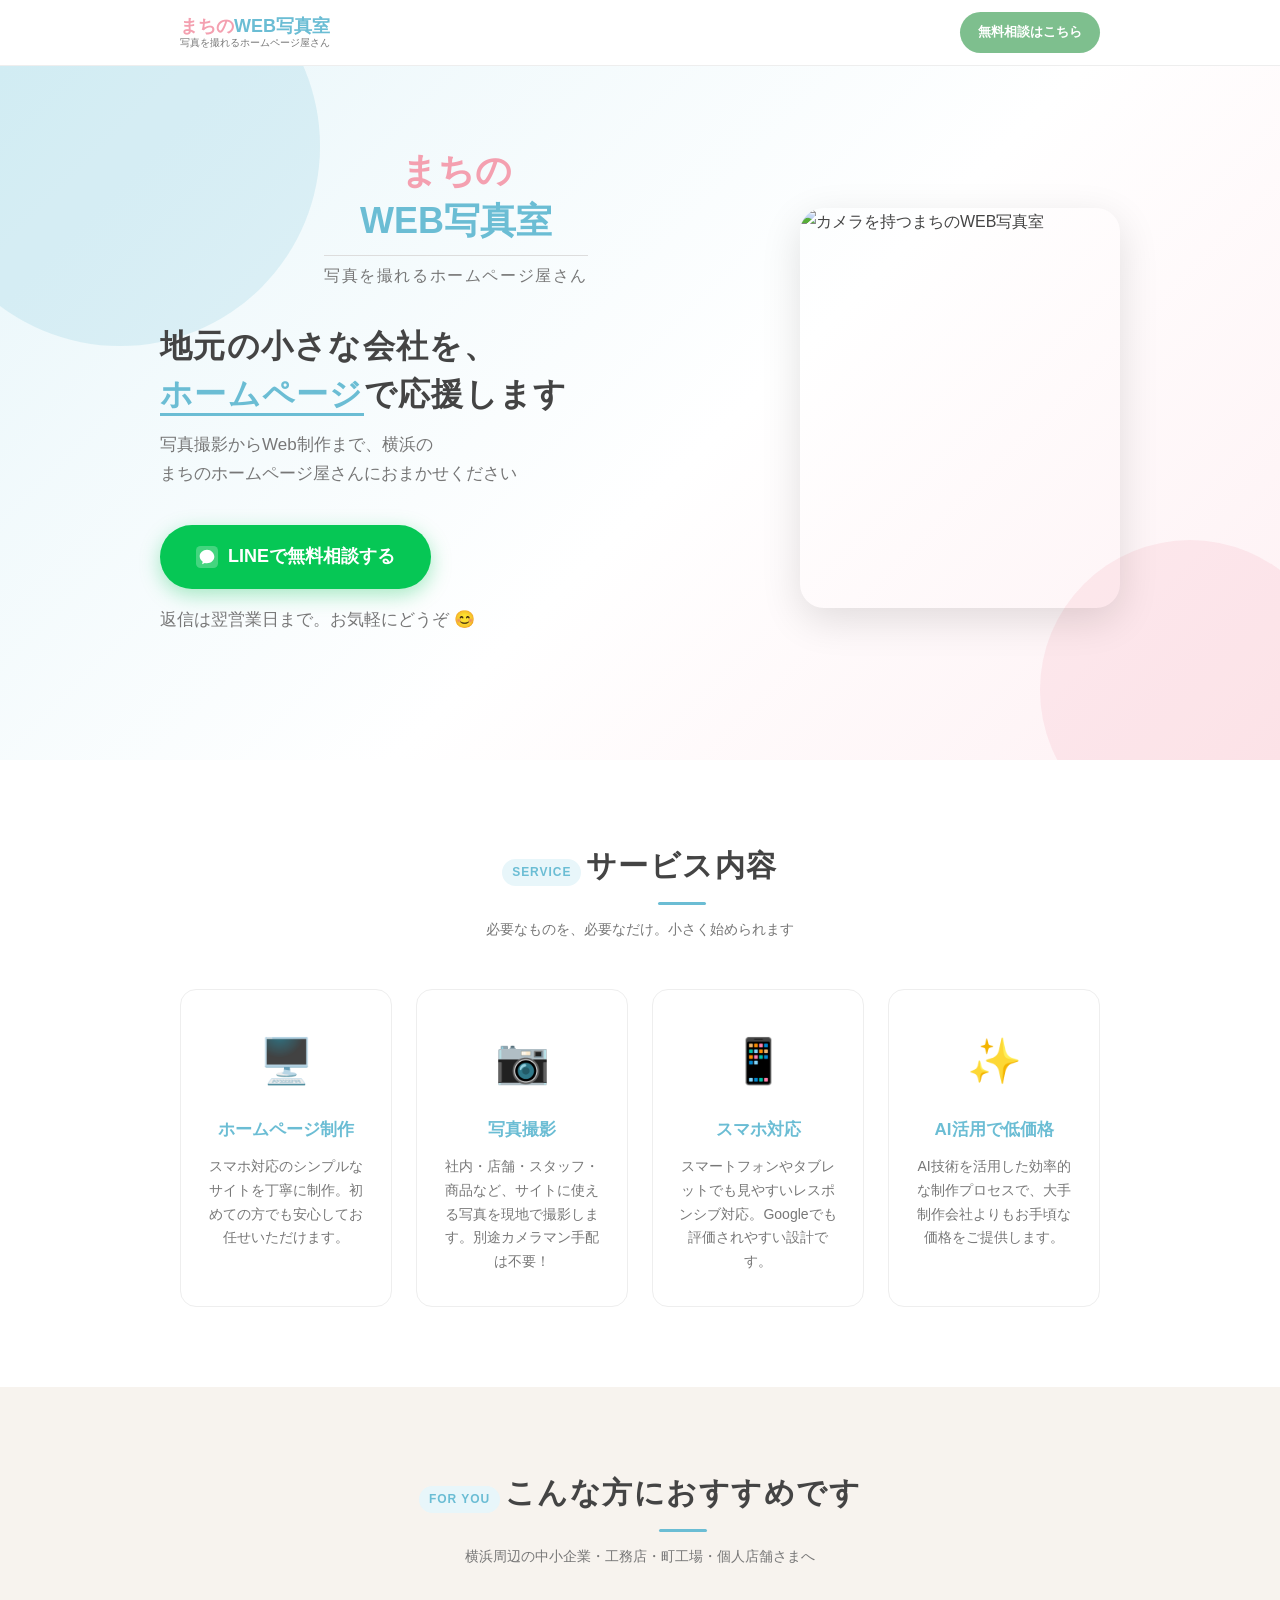
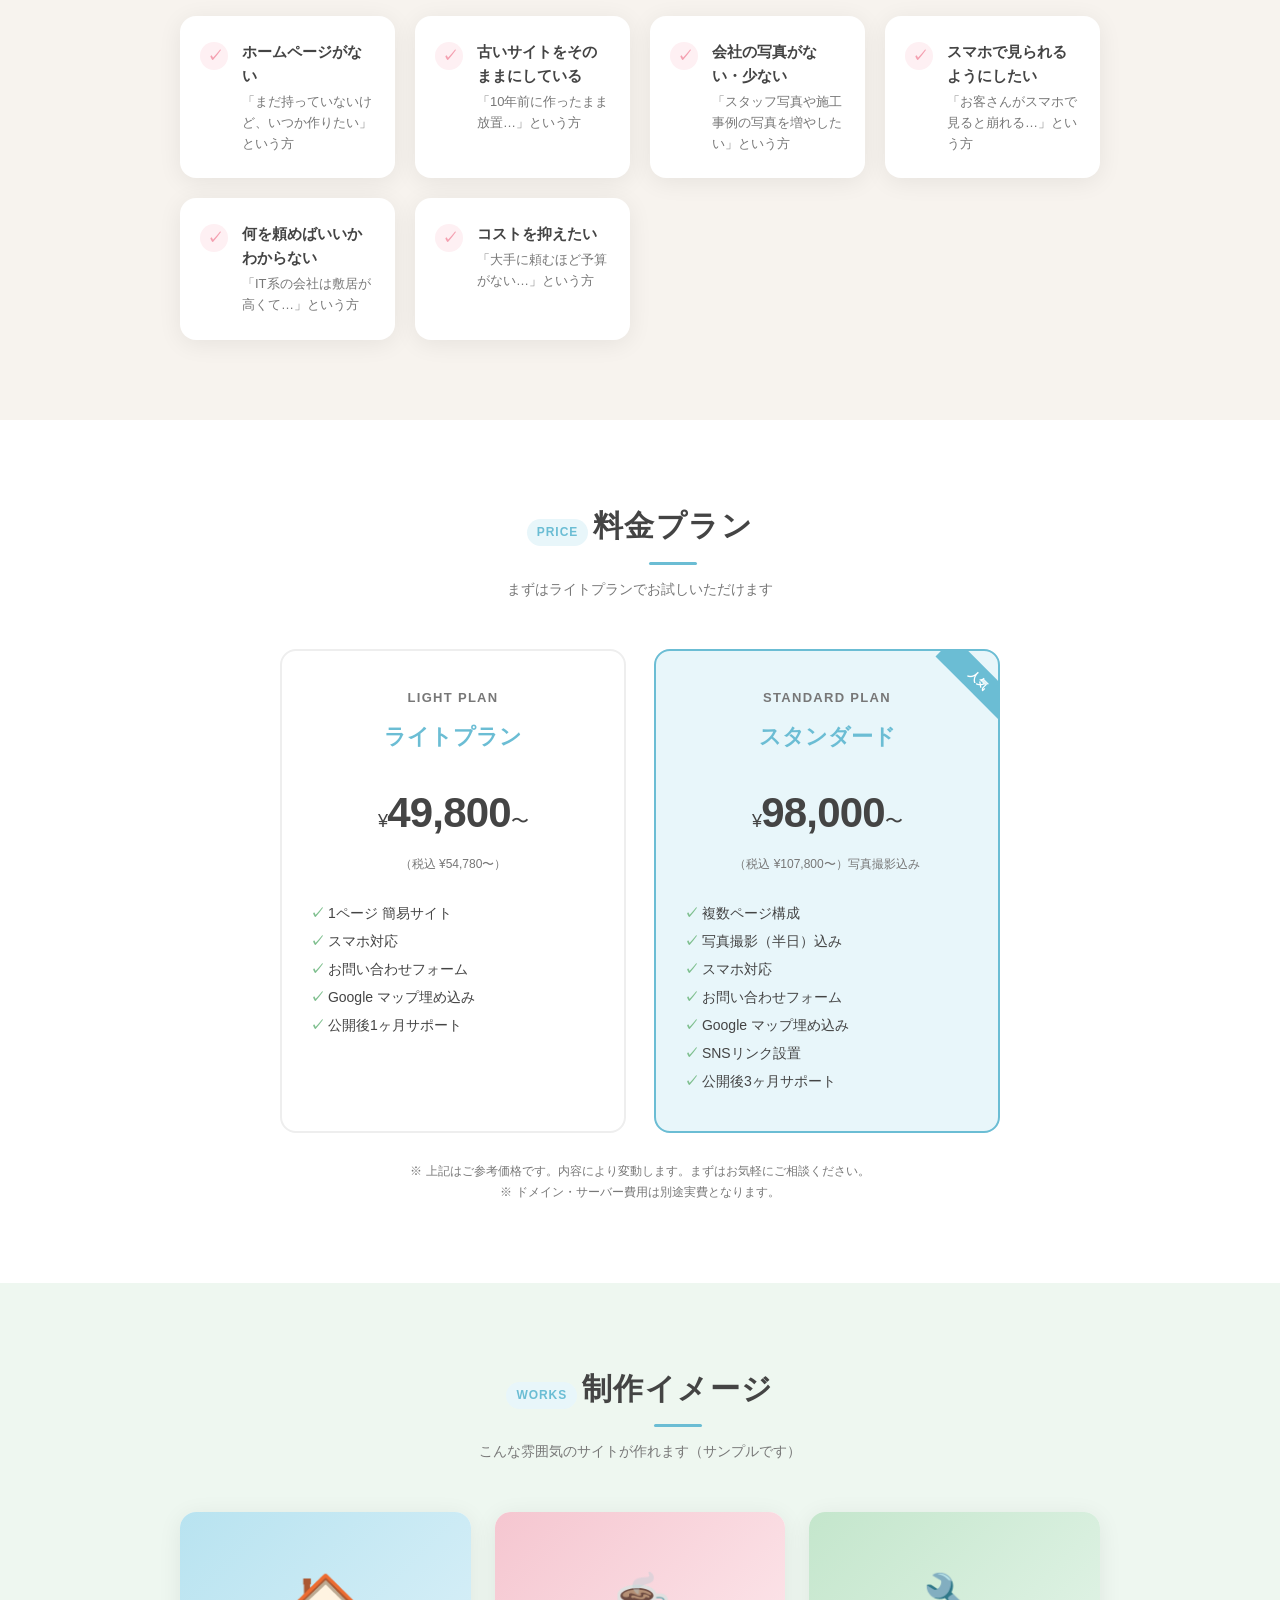
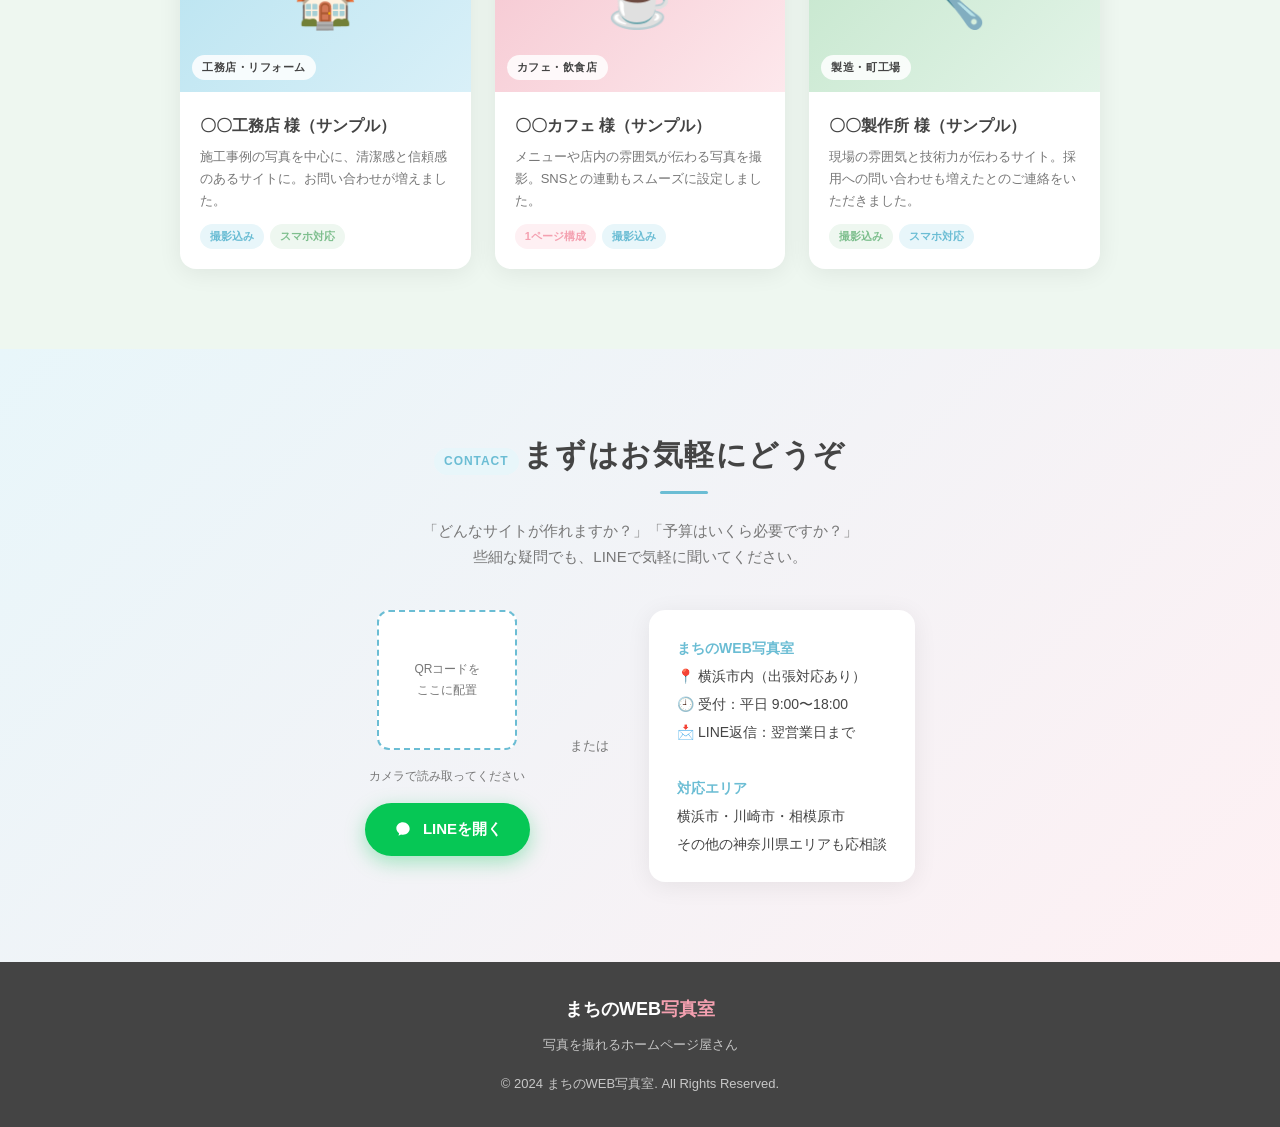
==== commit e50377b8: "Add hero photo with split layout (text left, photo right) https://claude.ai/code/session_015nfHQeXjn" ====
--- a/index.html
+++ b/index.html
@@ -153,9 +153,37 @@
     #hero {
       background: linear-gradient(135deg, var(--blue-l) 0%, var(--white) 55%, var(--pink-l) 100%);
       padding: 80px 20px 90px;
-      text-align: center;
       position: relative;
       overflow: hidden;
+    }
+
+    .hero-inner {
+      max-width: 960px;
+      margin: 0 auto;
+      display: flex;
+      align-items: center;
+      gap: 48px;
+      position: relative;
+      z-index: 1;
+    }
+
+    .hero-left {
+      flex: 1;
+      text-align: left;
+    }
+
+    .hero-right {
+      flex-shrink: 0;
+      width: 320px;
+    }
+
+    .hero-right img {
+      width: 100%;
+      height: 400px;
+      object-fit: cover;
+      object-position: center top;
+      border-radius: 24px;
+      box-shadow: 0 12px 40px rgba(0,0,0,.12);
     }
 
     /* 背景の丸 */
@@ -216,8 +244,6 @@
     }
 
     .hero-catch {
-      position: relative;
-      z-index: 1;
       animation: fadeUp .7s .15s ease both;
     }
 
@@ -256,8 +282,6 @@
       cursor: pointer;
       box-shadow: 0 6px 20px rgba(6,199,85,.35);
       transition: transform .2s, box-shadow .2s;
-      position: relative;
-      z-index: 1;
     }
     .btn-line:hover {
       transform: translateY(-2px);
@@ -270,8 +294,6 @@
       margin-top: 16px;
       font-size: 12px;
       color: var(--text-s);
-      position: relative;
-      z-index: 1;
     }
 
     /* ============================================================
@@ -695,6 +717,17 @@
       }
 
       .contact-or { padding: 0; }
+
+      .hero-inner {
+        flex-direction: column-reverse;
+        text-align: center;
+      }
+      .hero-left { text-align: center; }
+      .hero-right {
+        width: 100%;
+        max-width: 320px;
+      }
+      .hero-right img { height: 280px; }
     }
   </style>
 </head>
@@ -719,31 +752,41 @@
        ① ファーストビュー
   ========================================================== -->
   <section id="hero">
-    <div class="hero-logo">
-      <div class="hero-logo-text">
-        <div class="hl-main"><span>まちの</span><br />WEB写真室</div>
-        <div class="hl-sub">写真を撮れるホームページ屋さん</div>
+    <div class="hero-inner">
+
+      <div class="hero-left">
+        <div class="hero-logo">
+          <div class="hero-logo-text">
+            <div class="hl-main"><span>まちの</span><br />WEB写真室</div>
+            <div class="hl-sub">写真を撮れるホームページ屋さん</div>
+          </div>
+        </div>
+
+        <div class="hero-catch">
+          <h1>
+            地元の小さな会社を、<br />
+            <em>ホームページ</em>で応援します
+          </h1>
+          <p>
+            写真撮影からWeb制作まで、横浜の<br />
+            まちのホームページ屋さんにおまかせください
+          </p>
+
+          <a href="https://lin.ee/7ZsYu0g" target="_blank" class="btn-line">
+            <svg width="22" height="22" viewBox="0 0 48 48" fill="none">
+              <rect width="48" height="48" rx="10" fill="white" fill-opacity="0.25"/>
+              <path d="M24 8C15.163 8 8 14.477 8 22.4c0 4.752 2.614 8.977 6.67 11.693L13.2 40l6.02-3.072C20.713 37.27 22.33 37.6 24 37.6c8.837 0 16-6.477 16-14.2S32.837 8 24 8z" fill="white"/>
+            </svg>
+            LINEで無料相談する
+          </a>
+          <p class="hero-note">返信は翌営業日まで。お気軽にどうぞ 😊</p>
+        </div>
       </div>
-    </div>
-
-    <div class="hero-catch">
-      <h1>
-        地元の小さな会社を、<br />
-        <em>ホームページ</em>で応援します
-      </h1>
-      <p>
-        写真撮影からWeb制作まで、横浜の<br />
-        まちのホームページ屋さんにおまかせください
-      </p>
-
-      <a href="https://lin.ee/7ZsYu0g" target="_blank" class="btn-line">
-        <svg width="22" height="22" viewBox="0 0 48 48" fill="none">
-          <rect width="48" height="48" rx="10" fill="white" fill-opacity="0.25"/>
-          <path d="M24 8C15.163 8 8 14.477 8 22.4c0 4.752 2.614 8.977 6.67 11.693L13.2 40l6.02-3.072C20.713 37.27 22.33 37.6 24 37.6c8.837 0 16-6.477 16-14.2S32.837 8 24 8z" fill="white"/>
-        </svg>
-        LINEで無料相談する
-      </a>
-      <p class="hero-note">返信は翌営業日まで。お気軽にどうぞ 😊</p>
+
+      <div class="hero-right">
+        <img src="photo.jpg" alt="カメラを持つまちのWEB写真室" />
+      </div>
+
     </div>
   </section>
 
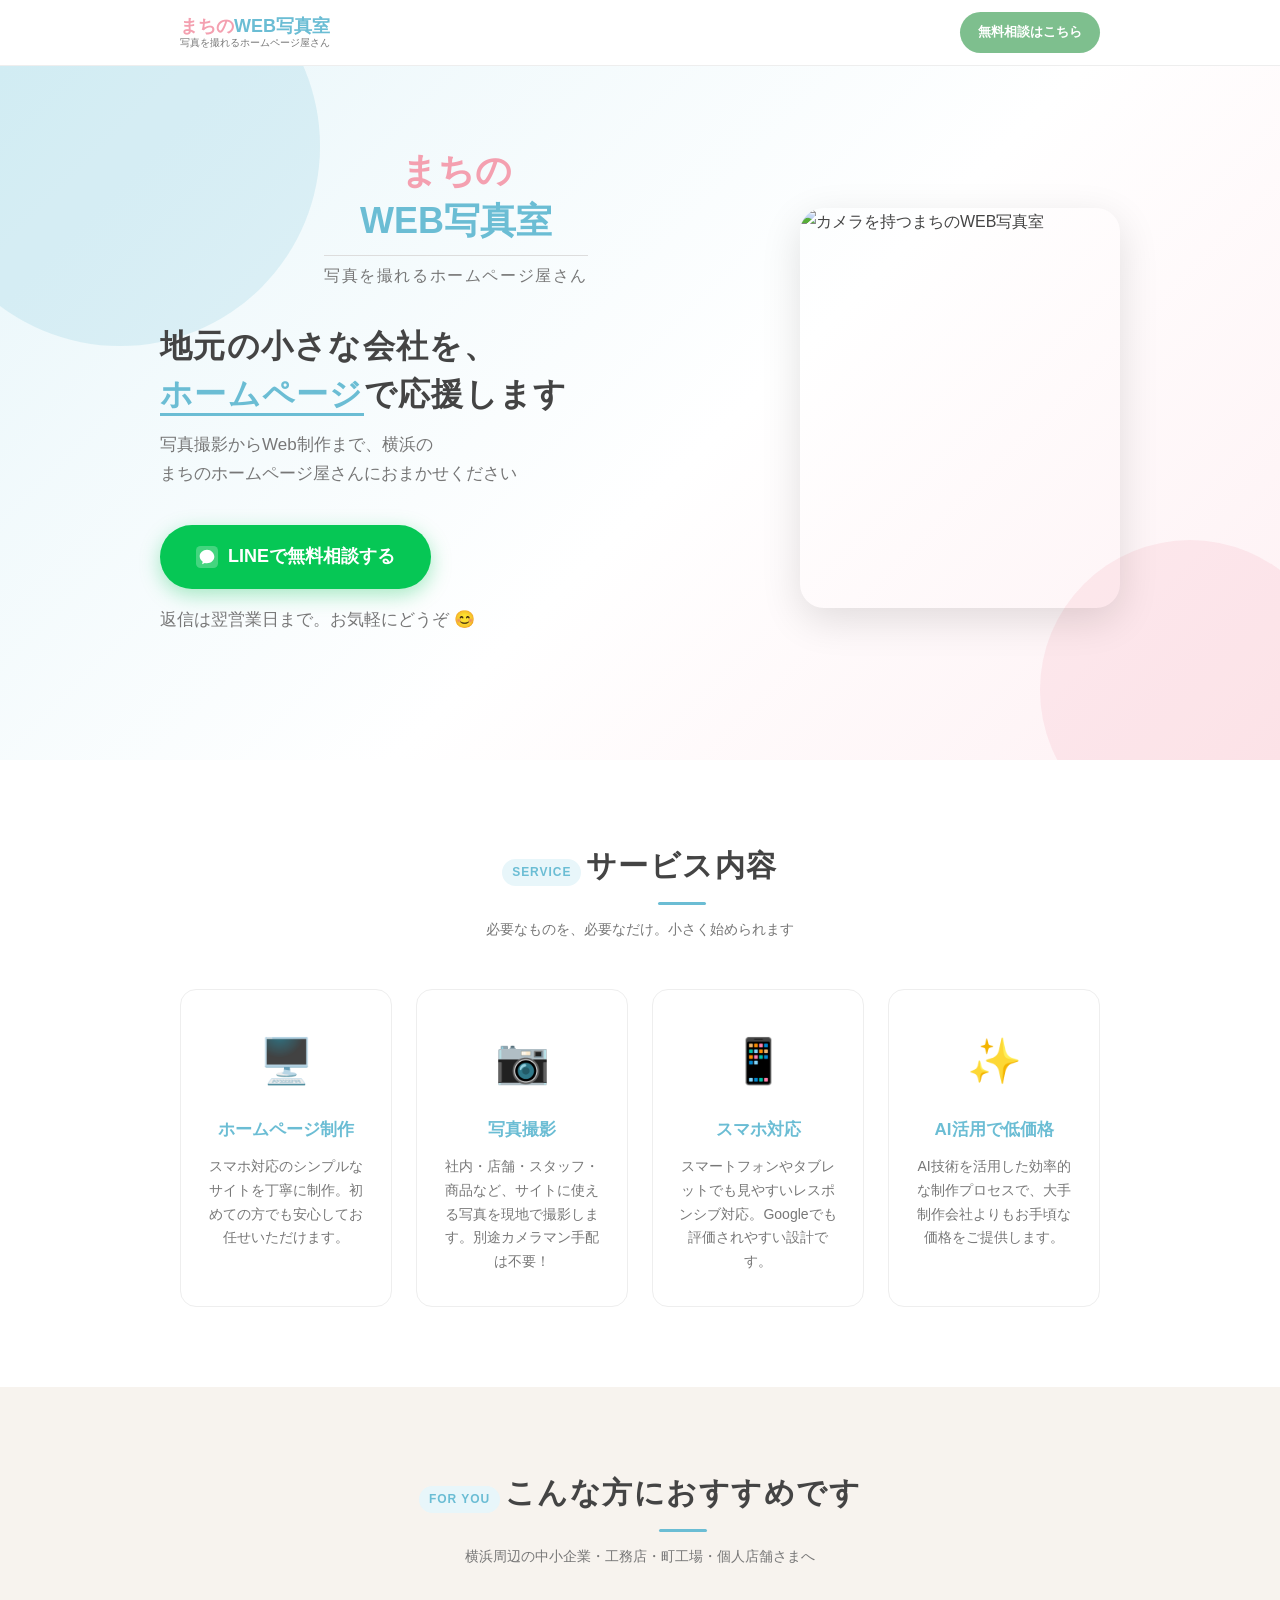
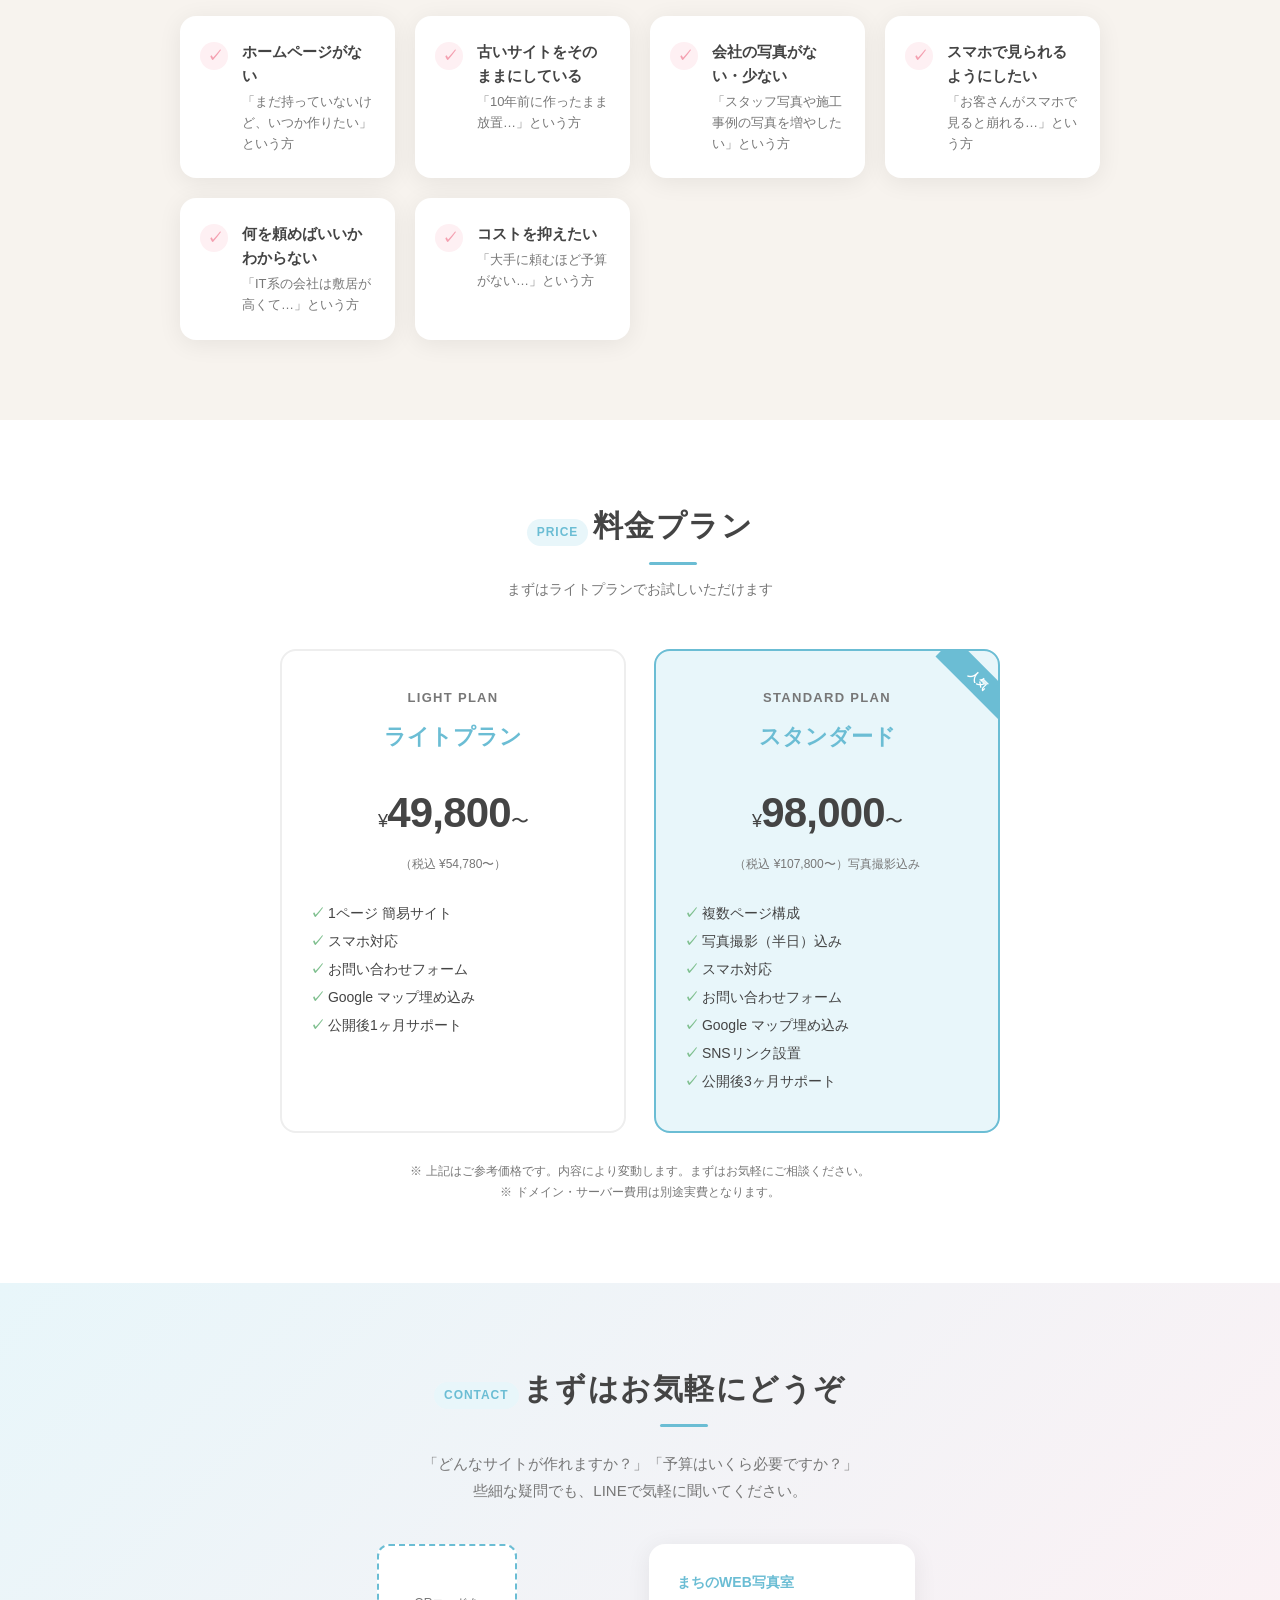
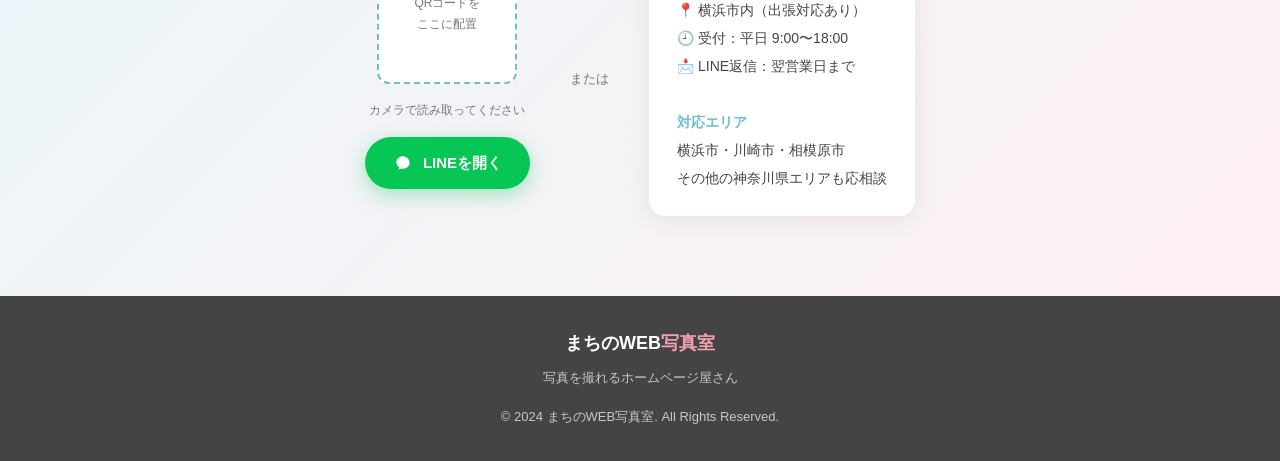
==== commit 2f5a06e5: "Remove works section (制作イメージ) https://claude.ai/code/session_015nfHQeXjnWQbGCQVfCYV3U" ====
--- a/index.html
+++ b/index.html
@@ -954,68 +954,6 @@
   </section>
 
   <!-- =========================================================
-       ⑤ 制作イメージ
-  ========================================================== -->
-  <section id="works" class="section">
-    <div class="container">
-      <div class="section-title fade-in">
-        <span class="tag">WORKS</span>
-        <h2>制作イメージ</h2>
-        <p>こんな雰囲気のサイトが作れます（サンプルです）</p>
-      </div>
-
-      <div class="works-grid">
-
-        <div class="work-card fade-in">
-          <div class="work-thumb work-thumb-1">
-            🏠
-            <span class="work-thumb-label">工務店・リフォーム</span>
-          </div>
-          <div class="work-body">
-            <h3>〇〇工務店 様（サンプル）</h3>
-            <p>施工事例の写真を中心に、清潔感と信頼感のあるサイトに。お問い合わせが増えました。</p>
-            <div class="work-tags">
-              <span class="work-tag work-tag-blue">撮影込み</span>
-              <span class="work-tag work-tag-green">スマホ対応</span>
-            </div>
-          </div>
-        </div>
-
-        <div class="work-card fade-in">
-          <div class="work-thumb work-thumb-2">
-            ☕
-            <span class="work-thumb-label">カフェ・飲食店</span>
-          </div>
-          <div class="work-body">
-            <h3>〇〇カフェ 様（サンプル）</h3>
-            <p>メニューや店内の雰囲気が伝わる写真を撮影。SNSとの連動もスムーズに設定しました。</p>
-            <div class="work-tags">
-              <span class="work-tag work-tag-pink">1ページ構成</span>
-              <span class="work-tag work-tag-blue">撮影込み</span>
-            </div>
-          </div>
-        </div>
-
-        <div class="work-card fade-in">
-          <div class="work-thumb work-thumb-3">
-            🔧
-            <span class="work-thumb-label">製造・町工場</span>
-          </div>
-          <div class="work-body">
-            <h3>〇〇製作所 様（サンプル）</h3>
-            <p>現場の雰囲気と技術力が伝わるサイト。採用への問い合わせも増えたとのご連絡をいただきました。</p>
-            <div class="work-tags">
-              <span class="work-tag work-tag-green">撮影込み</span>
-              <span class="work-tag work-tag-blue">スマホ対応</span>
-            </div>
-          </div>
-        </div>
-
-      </div>
-    </div>
-  </section>
-
-  <!-- =========================================================
        ⑥ お問い合わせ
   ========================================================== -->
   <section id="contact">
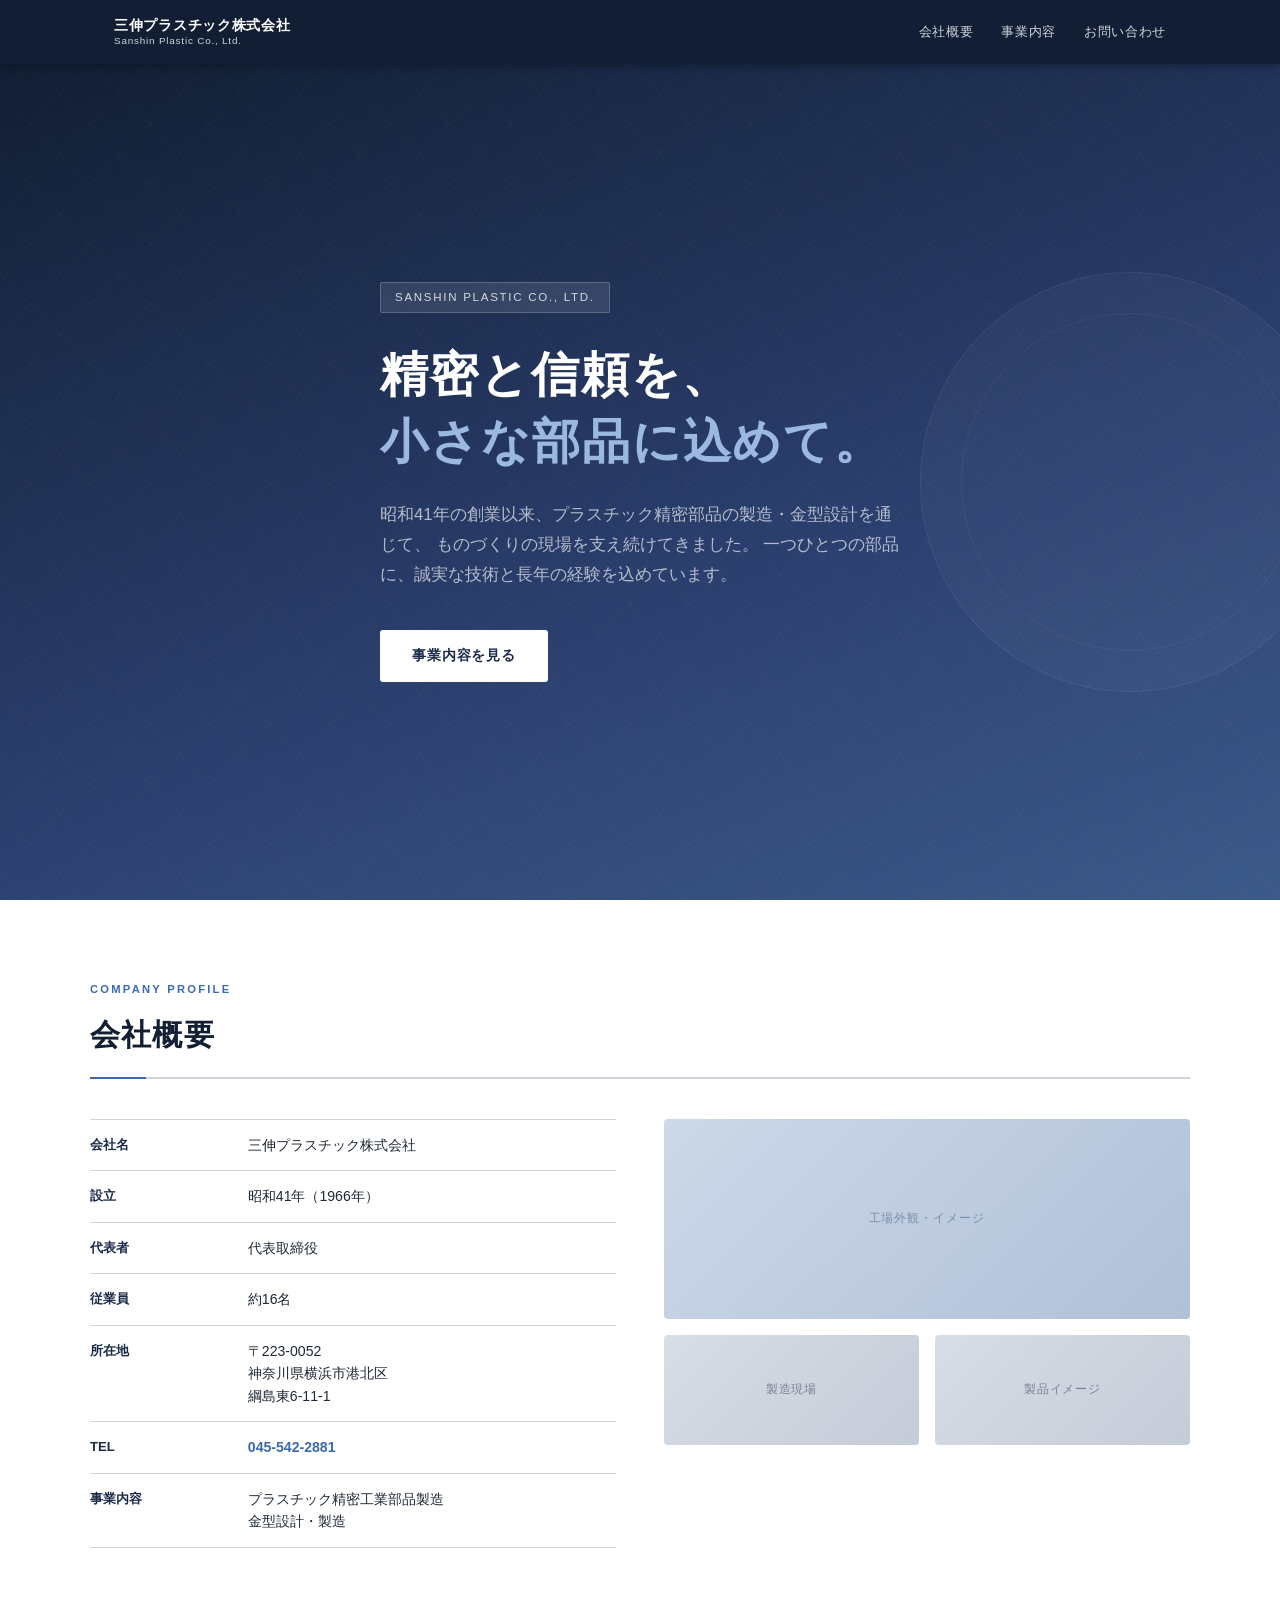
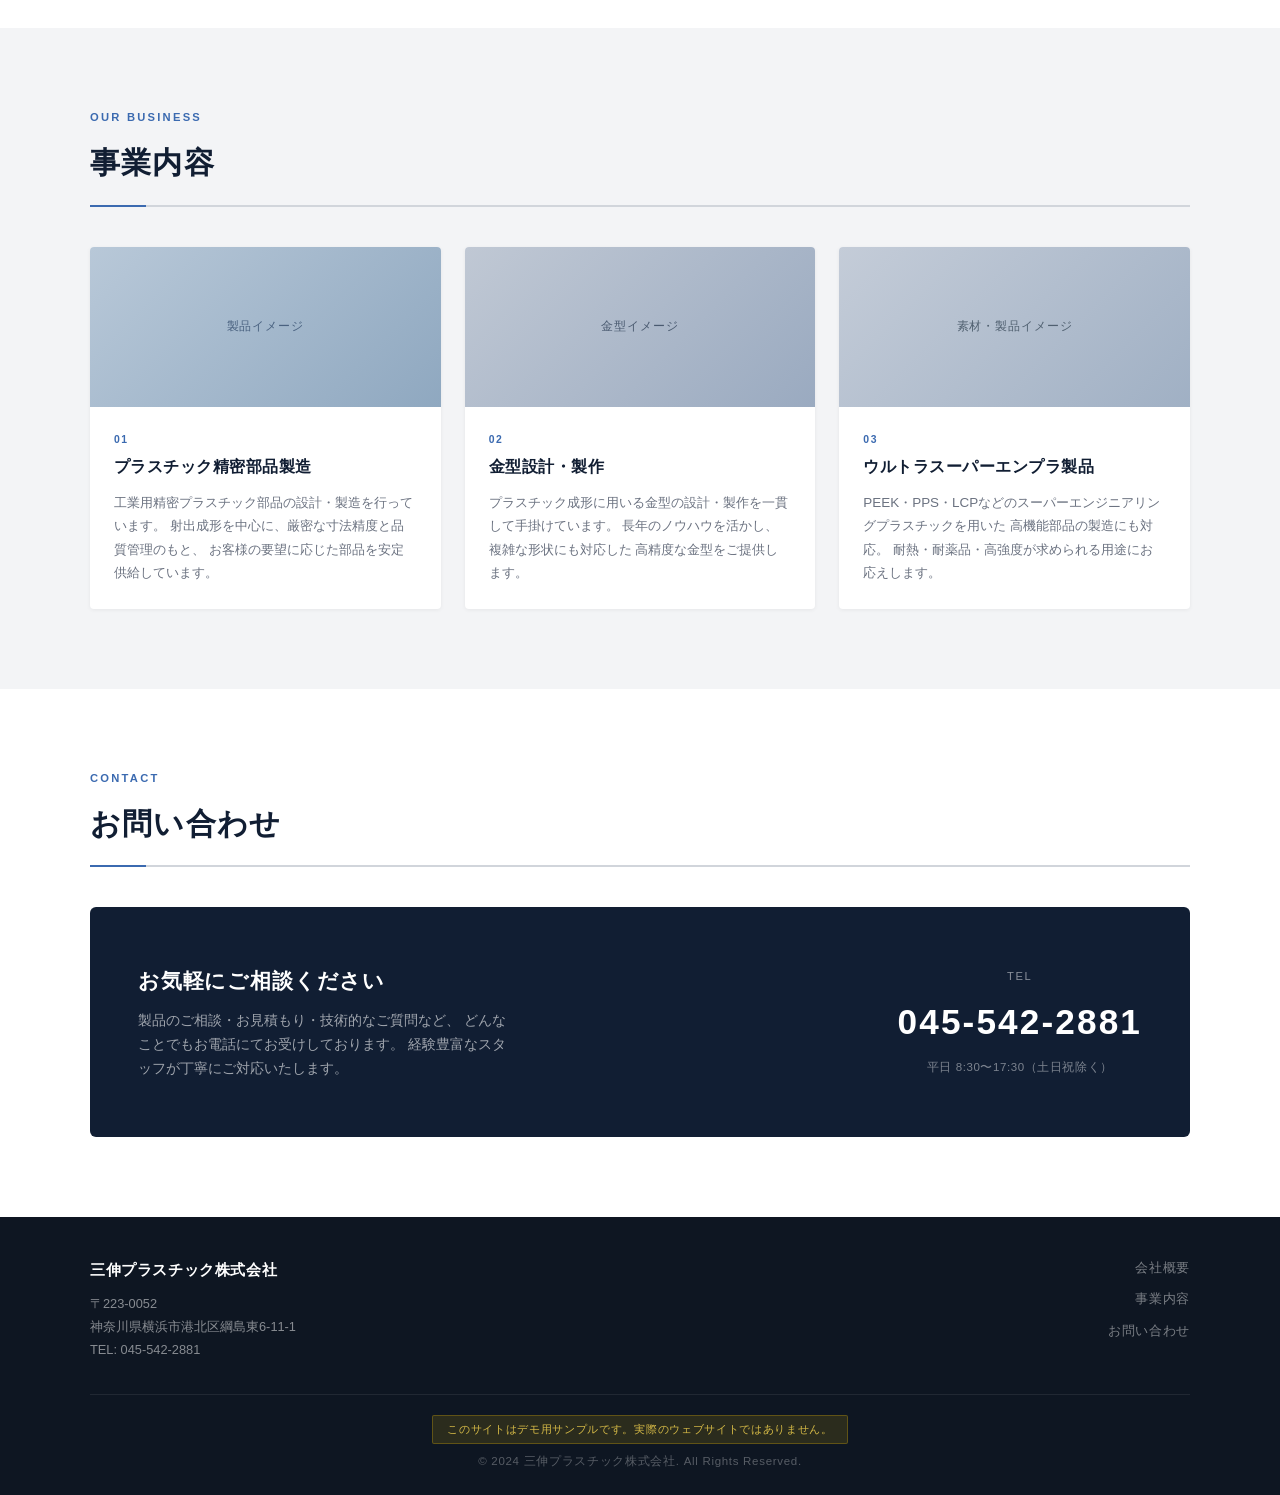
==== commit d0036d95: "Add demo homepage for Sanshin Plastic Co., Ltd. Single-file responsive HTML with Navy/Gray/White des" ====
--- a/index.html
+++ b/index.html
@@ -1,1039 +1,849 @@
 <!DOCTYPE html>
 <html lang="ja">
 <head>
-  <meta charset="UTF-8" />
-  <meta name="viewport" content="width=device-width, initial-scale=1.0" />
-  <title>まちのWEB写真室 | 写真を撮れるホームページ屋さん</title>
-  <meta name="description" content="横浜周辺の中小企業・工務店・個人店舗向けに、写真撮影込みのホームページ制作サービスを提供しています。" />
+  <meta charset="UTF-8">
+  <meta name="viewport" content="width=device-width, initial-scale=1.0">
+  <title>三伸プラスチック株式会社</title>
   <style>
-    /* ============================================================
-       リセット & ベース
-    ============================================================ */
-    *, *::before, *::after { box-sizing: border-box; margin: 0; padding: 0; }
+    *, *::before, *::after {
+      box-sizing: border-box;
+      margin: 0;
+      padding: 0;
+    }
 
     :root {
-      --blue:   #6BBDD4;
-      --blue-l: #E8F6FA;
-      --pink:   #F4A0B0;
-      --pink-l: #FEF0F3;
-      --green:  #7EBF8E;
-      --green-l:#EEF7F0;
-      --sand:   #F7F3EE;
-      --text:   #444;
-      --text-s: #777;
-      --white:  #FFFFFF;
-      --radius: 16px;
-      --shadow: 0 4px 24px rgba(0,0,0,.07);
-    }
-
-    html { scroll-behavior: smooth; }
+      --navy: #1a2b4a;
+      --navy-dark: #111e33;
+      --navy-light: #2c4070;
+      --gray: #6b7280;
+      --gray-light: #f3f4f6;
+      --gray-mid: #d1d5db;
+      --white: #ffffff;
+      --accent: #3b6ab0;
+      --text: #1f2937;
+      --text-light: #6b7280;
+    }
+
+    html {
+      scroll-behavior: smooth;
+    }
 
     body {
-      font-family: 'Hiragino Kaku Gothic ProN', 'Hiragino Sans', 'Noto Sans JP',
-                   'Yu Gothic', sans-serif;
+      font-family: 'Helvetica Neue', Arial, 'Hiragino Kaku Gothic ProN', 'Hiragino Sans', Meiryo, sans-serif;
       color: var(--text);
+      line-height: 1.7;
       background: var(--white);
-      line-height: 1.75;
-      font-size: 16px;
-    }
-
-    img { max-width: 100%; display: block; }
-    a   { color: inherit; text-decoration: none; }
-
-    /* ============================================================
-       ユーティリティ
-    ============================================================ */
-    .container {
-      max-width: 960px;
+    }
+
+    /* ========== HEADER ========== */
+    header {
+      position: fixed;
+      top: 0;
+      left: 0;
+      right: 0;
+      z-index: 100;
+      background: var(--navy-dark);
+      box-shadow: 0 2px 8px rgba(0,0,0,0.3);
+    }
+
+    .header-inner {
+      max-width: 1100px;
       margin: 0 auto;
-      padding: 0 20px;
-    }
-
-    .section {
-      padding: 80px 0;
-    }
-
-    .section-title {
-      text-align: center;
-      margin-bottom: 48px;
-    }
-
-    .section-title h2 {
-      font-size: clamp(22px, 4vw, 30px);
-      font-weight: 700;
-      letter-spacing: .05em;
+      padding: 0 24px;
+      display: flex;
+      align-items: center;
+      justify-content: space-between;
+      height: 64px;
+    }
+
+    .logo {
+      color: var(--white);
+      text-decoration: none;
+      display: flex;
+      flex-direction: column;
+      line-height: 1.2;
+    }
+
+    .logo-ja {
+      font-size: 0.9rem;
+      font-weight: 700;
+      letter-spacing: 0.05em;
+    }
+
+    .logo-en {
+      font-size: 0.62rem;
+      color: var(--gray-mid);
+      letter-spacing: 0.08em;
+      font-weight: 400;
+    }
+
+    nav {
+      display: flex;
+      gap: 28px;
+    }
+
+    nav a {
+      color: var(--gray-mid);
+      text-decoration: none;
+      font-size: 0.82rem;
+      letter-spacing: 0.05em;
+      transition: color 0.2s;
+    }
+
+    nav a:hover {
+      color: var(--white);
+    }
+
+    .hamburger {
+      display: none;
+      flex-direction: column;
+      gap: 5px;
+      cursor: pointer;
+      background: none;
+      border: none;
+      padding: 4px;
+    }
+
+    .hamburger span {
+      display: block;
+      width: 24px;
+      height: 2px;
+      background: var(--white);
+      transition: all 0.3s;
+    }
+
+    .mobile-nav {
+      display: none;
+      background: var(--navy-dark);
+      padding: 16px 24px 24px;
+      border-top: 1px solid rgba(255,255,255,0.08);
+    }
+
+    .mobile-nav.open {
+      display: block;
+    }
+
+    .mobile-nav a {
+      display: block;
+      color: var(--gray-mid);
+      text-decoration: none;
+      font-size: 0.9rem;
+      padding: 12px 0;
+      border-bottom: 1px solid rgba(255,255,255,0.06);
+      letter-spacing: 0.05em;
+    }
+
+    .mobile-nav a:last-child {
+      border-bottom: none;
+    }
+
+    /* ========== HERO ========== */
+    #hero {
+      margin-top: 64px;
+      min-height: calc(100vh - 64px);
+      background: linear-gradient(160deg, var(--navy-dark) 0%, var(--navy-light) 60%, #3b5a8a 100%);
+      display: flex;
+      align-items: center;
       position: relative;
-      display: inline-block;
-      padding-bottom: 12px;
-    }
-
-    .section-title h2::after {
+      overflow: hidden;
+    }
+
+    #hero::before {
       content: '';
       position: absolute;
-      bottom: 0; left: 50%;
-      transform: translateX(-50%);
-      width: 48px; height: 3px;
+      inset: 0;
+      background: url("data:image/svg+xml,%3Csvg xmlns='http://www.w3.org/2000/svg' width='60' height='60'%3E%3Crect x='0' y='0' width='60' height='60' fill='none'/%3E%3Cpath d='M30 0 L60 30 L30 60 L0 30 Z' stroke='rgba(255,255,255,0.03)' stroke-width='1' fill='none'/%3E%3C/svg%3E") repeat;
+      opacity: 1;
+    }
+
+    .hero-inner {
+      max-width: 1100px;
+      margin: 0 auto;
+      padding: 80px 24px;
+      position: relative;
+      z-index: 1;
+    }
+
+    .hero-label {
+      display: inline-block;
+      background: rgba(255,255,255,0.1);
+      border: 1px solid rgba(255,255,255,0.2);
+      color: rgba(255,255,255,0.8);
+      font-size: 0.72rem;
+      letter-spacing: 0.15em;
+      padding: 5px 14px;
       border-radius: 2px;
-      background: var(--blue);
-    }
-
-    .section-title p {
-      margin-top: 12px;
-      color: var(--text-s);
-      font-size: 14px;
-    }
-
-    /* タグ */
-    .tag {
+      margin-bottom: 28px;
+      text-transform: uppercase;
+    }
+
+    .hero-title {
+      font-size: clamp(1.8rem, 4vw, 3rem);
+      font-weight: 700;
+      color: var(--white);
+      line-height: 1.4;
+      letter-spacing: 0.04em;
+      margin-bottom: 24px;
+    }
+
+    .hero-title span {
+      color: #9ab8e0;
+    }
+
+    .hero-sub {
+      font-size: clamp(0.9rem, 1.5vw, 1.05rem);
+      color: rgba(255,255,255,0.65);
+      max-width: 520px;
+      line-height: 1.8;
+      margin-bottom: 40px;
+    }
+
+    .hero-cta {
       display: inline-block;
-      background: var(--blue-l);
-      color: var(--blue);
-      font-size: 12px;
-      font-weight: 700;
-      padding: 3px 10px;
-      border-radius: 20px;
-      letter-spacing: .08em;
+      background: var(--white);
+      color: var(--navy);
+      text-decoration: none;
+      font-size: 0.88rem;
+      font-weight: 700;
+      padding: 14px 32px;
+      border-radius: 3px;
+      letter-spacing: 0.06em;
+      transition: background 0.2s, color 0.2s;
+    }
+
+    .hero-cta:hover {
+      background: var(--gray-light);
+    }
+
+    .hero-decoration {
+      position: absolute;
+      right: -60px;
+      top: 50%;
+      transform: translateY(-50%);
+      width: 420px;
+      height: 420px;
+      border-radius: 50%;
+      background: rgba(255,255,255,0.03);
+      border: 1px solid rgba(255,255,255,0.06);
+    }
+
+    .hero-decoration::after {
+      content: '';
+      position: absolute;
+      inset: 40px;
+      border-radius: 50%;
+      border: 1px solid rgba(255,255,255,0.05);
+    }
+
+    /* ========== SECTION COMMON ========== */
+    section {
+      padding: 80px 24px;
+    }
+
+    .section-inner {
+      max-width: 1100px;
+      margin: 0 auto;
+    }
+
+    .section-label {
+      font-size: 0.7rem;
+      font-weight: 700;
+      letter-spacing: 0.2em;
+      color: var(--accent);
+      text-transform: uppercase;
       margin-bottom: 10px;
     }
 
-    /* ============================================================
-       ヘッダー
-    ============================================================ */
-    header {
-      position: sticky;
-      top: 0;
-      z-index: 100;
-      background: rgba(255,255,255,.92);
-      backdrop-filter: blur(8px);
-      border-bottom: 1px solid #eee;
-    }
-
-    .header-inner {
+    .section-title {
+      font-size: clamp(1.4rem, 2.5vw, 1.9rem);
+      font-weight: 700;
+      color: var(--navy-dark);
+      letter-spacing: 0.04em;
+      margin-bottom: 40px;
+      padding-bottom: 16px;
+      border-bottom: 2px solid var(--gray-mid);
+      position: relative;
+    }
+
+    .section-title::after {
+      content: '';
+      position: absolute;
+      bottom: -2px;
+      left: 0;
+      width: 56px;
+      height: 2px;
+      background: var(--accent);
+    }
+
+    /* ========== OVERVIEW ========== */
+    #overview {
+      background: var(--white);
+    }
+
+    .overview-grid {
+      display: grid;
+      grid-template-columns: 1fr 1fr;
+      gap: 48px;
+      align-items: start;
+    }
+
+    .overview-table {
+      width: 100%;
+      border-collapse: collapse;
+    }
+
+    .overview-table tr {
+      border-bottom: 1px solid var(--gray-mid);
+    }
+
+    .overview-table tr:first-child {
+      border-top: 1px solid var(--gray-mid);
+    }
+
+    .overview-table th {
+      text-align: left;
+      padding: 14px 16px 14px 0;
+      font-size: 0.82rem;
+      font-weight: 700;
+      color: var(--navy);
+      white-space: nowrap;
+      width: 30%;
+      vertical-align: top;
+    }
+
+    .overview-table td {
+      padding: 14px 0;
+      font-size: 0.88rem;
+      color: var(--text);
+      line-height: 1.6;
+    }
+
+    .overview-visual {
+      display: flex;
+      flex-direction: column;
+      gap: 16px;
+    }
+
+    .visual-block {
+      background: var(--gray-light);
+      border-radius: 4px;
+      overflow: hidden;
+    }
+
+    .visual-block-main {
+      height: 200px;
+      background: linear-gradient(135deg, #cdd8e8 0%, #b0c0d8 100%);
+      display: flex;
+      align-items: center;
+      justify-content: center;
+      color: #7a8eaa;
+      font-size: 0.78rem;
+      letter-spacing: 0.08em;
+    }
+
+    .visual-block-row {
+      display: grid;
+      grid-template-columns: 1fr 1fr;
+      gap: 16px;
+    }
+
+    .visual-block-small {
+      height: 110px;
+      background: linear-gradient(135deg, #d8dde6 0%, #c4ccd8 100%);
+      border-radius: 4px;
+      display: flex;
+      align-items: center;
+      justify-content: center;
+      color: #7a8294;
+      font-size: 0.72rem;
+      letter-spacing: 0.06em;
+    }
+
+    /* ========== BUSINESS ========== */
+    #business {
+      background: var(--gray-light);
+    }
+
+    .business-cards {
+      display: grid;
+      grid-template-columns: repeat(3, 1fr);
+      gap: 24px;
+    }
+
+    .business-card {
+      background: var(--white);
+      border-radius: 4px;
+      overflow: hidden;
+      box-shadow: 0 1px 4px rgba(0,0,0,0.06);
+      transition: box-shadow 0.2s, transform 0.2s;
+    }
+
+    .business-card:hover {
+      box-shadow: 0 6px 20px rgba(0,0,0,0.1);
+      transform: translateY(-3px);
+    }
+
+    .card-img {
+      height: 160px;
+      display: flex;
+      align-items: center;
+      justify-content: center;
+      font-size: 0.72rem;
+      letter-spacing: 0.08em;
+    }
+
+    .card-img-1 {
+      background: linear-gradient(135deg, #b8c8d8 0%, #8fa8c0 100%);
+      color: #4a6280;
+    }
+
+    .card-img-2 {
+      background: linear-gradient(135deg, #c0c8d4 0%, #9aaac0 100%);
+      color: #4a5a70;
+    }
+
+    .card-img-3 {
+      background: linear-gradient(135deg, #c4ccd8 0%, #a0b0c4 100%);
+      color: #506070;
+    }
+
+    .card-body {
+      padding: 24px;
+    }
+
+    .card-number {
+      font-size: 0.65rem;
+      font-weight: 700;
+      letter-spacing: 0.15em;
+      color: var(--accent);
+      margin-bottom: 8px;
+    }
+
+    .card-title {
+      font-size: 1rem;
+      font-weight: 700;
+      color: var(--navy-dark);
+      margin-bottom: 12px;
+      letter-spacing: 0.03em;
+      line-height: 1.4;
+    }
+
+    .card-desc {
+      font-size: 0.84rem;
+      color: var(--gray);
+      line-height: 1.75;
+    }
+
+    /* ========== CONTACT ========== */
+    #contact {
+      background: var(--white);
+    }
+
+    .contact-box {
+      background: var(--navy-dark);
+      border-radius: 6px;
+      padding: 56px 48px;
       display: flex;
       align-items: center;
       justify-content: space-between;
-      padding: 12px 20px;
-      max-width: 960px;
+      gap: 40px;
+    }
+
+    .contact-text h3 {
+      font-size: 1.3rem;
+      font-weight: 700;
+      color: var(--white);
+      margin-bottom: 10px;
+      letter-spacing: 0.04em;
+    }
+
+    .contact-text p {
+      font-size: 0.88rem;
+      color: rgba(255,255,255,0.6);
+      line-height: 1.7;
+      max-width: 380px;
+    }
+
+    .contact-tel-block {
+      flex-shrink: 0;
+      text-align: center;
+    }
+
+    .tel-label {
+      font-size: 0.7rem;
+      letter-spacing: 0.15em;
+      color: rgba(255,255,255,0.5);
+      margin-bottom: 6px;
+      text-transform: uppercase;
+    }
+
+    .tel-number {
+      font-size: clamp(1.6rem, 3vw, 2.2rem);
+      font-weight: 700;
+      color: var(--white);
+      letter-spacing: 0.06em;
+      text-decoration: none;
+      transition: color 0.2s;
+    }
+
+    .tel-number:hover {
+      color: #9ab8e0;
+    }
+
+    .tel-hours {
+      font-size: 0.72rem;
+      color: rgba(255,255,255,0.45);
+      margin-top: 6px;
+      letter-spacing: 0.05em;
+    }
+
+    /* ========== FOOTER ========== */
+    footer {
+      background: #0e1622;
+      color: rgba(255,255,255,0.5);
+      padding: 40px 24px 24px;
+    }
+
+    .footer-inner {
+      max-width: 1100px;
       margin: 0 auto;
     }
 
-    .logo-fallback {
+    .footer-top {
+      display: flex;
+      justify-content: space-between;
+      align-items: flex-start;
+      gap: 32px;
+      padding-bottom: 32px;
+      border-bottom: 1px solid rgba(255,255,255,0.08);
+      margin-bottom: 20px;
+    }
+
+    .footer-company {
+      font-size: 0.95rem;
+      font-weight: 700;
+      color: var(--white);
+      margin-bottom: 10px;
+      letter-spacing: 0.04em;
+    }
+
+    .footer-address {
+      font-size: 0.8rem;
+      line-height: 1.8;
+      color: rgba(255,255,255,0.5);
+    }
+
+    .footer-nav {
       display: flex;
       flex-direction: column;
-      line-height: 1.2;
-    }
-    .logo-fallback .logo-main {
-      font-size: 18px;
-      font-weight: 700;
-      color: var(--blue);
-    }
-    .logo-fallback .logo-main span { color: var(--pink); }
-    .logo-fallback .logo-sub {
-      font-size: 10px;
-      color: var(--text-s);
-    }
-
-    .header-cta {
-      background: var(--green);
-      color: #fff;
-      font-size: 13px;
-      font-weight: 700;
-      padding: 9px 18px;
-      border-radius: 50px;
-      border: none;
-      cursor: pointer;
-      transition: opacity .2s;
-      white-space: nowrap;
-    }
-    .header-cta:hover { opacity: .85; }
-
-    /* ============================================================
-       ① ファーストビュー
-    ============================================================ */
-    #hero {
-      background: linear-gradient(135deg, var(--blue-l) 0%, var(--white) 55%, var(--pink-l) 100%);
-      padding: 80px 20px 90px;
-      position: relative;
-      overflow: hidden;
-    }
-
-    .hero-inner {
-      max-width: 960px;
-      margin: 0 auto;
-      display: flex;
+      gap: 10px;
+      text-align: right;
+    }
+
+    .footer-nav a {
+      color: rgba(255,255,255,0.45);
+      text-decoration: none;
+      font-size: 0.8rem;
+      letter-spacing: 0.05em;
+      transition: color 0.2s;
+    }
+
+    .footer-nav a:hover {
+      color: rgba(255,255,255,0.8);
+    }
+
+    .footer-bottom {
+      display: flex;
+      flex-direction: column;
+      gap: 8px;
       align-items: center;
-      gap: 48px;
-      position: relative;
-      z-index: 1;
-    }
-
-    .hero-left {
-      flex: 1;
-      text-align: left;
-    }
-
-    .hero-right {
-      flex-shrink: 0;
-      width: 320px;
-    }
-
-    .hero-right img {
-      width: 100%;
-      height: 400px;
-      object-fit: cover;
-      object-position: center top;
-      border-radius: 24px;
-      box-shadow: 0 12px 40px rgba(0,0,0,.12);
-    }
-
-    /* 背景の丸 */
-    #hero::before, #hero::after {
-      content: '';
-      position: absolute;
-      border-radius: 50%;
-      opacity: .18;
-    }
-    #hero::before {
-      width: 400px; height: 400px;
-      background: var(--blue);
-      top: -120px; left: -80px;
-    }
-    #hero::after {
-      width: 300px; height: 300px;
-      background: var(--pink);
-      bottom: -80px; right: -60px;
-    }
-
-    .hero-logo {
-      margin: 0 auto 32px;
-      max-width: 280px;
-      position: relative;
-      z-index: 1;
-      animation: fadeUp .7s ease both;
-    }
-
-    .hero-logo img {
-      width: 100%;
-      height: auto;
-      mix-blend-mode: multiply;
-    }
-
-    /* ロゴ画像がない場合 */
-    .hero-logo-text {
-      display: flex;
-      flex-direction: column;
-      align-items: center;
-      gap: 4px;
-    }
-    .hero-logo-text .hl-main {
-      font-size: clamp(22px, 5vw, 36px);
-      font-weight: 700;
-      color: var(--blue);
-      line-height: 1.4;
       text-align: center;
-      white-space: nowrap;
-    }
-    .hero-logo-text .hl-main span { color: var(--pink); }
-    .hero-logo-text .hl-sub {
-      font-size: clamp(12px, 2.5vw, 16px);
-      color: var(--text-s);
-      border-top: 1px solid #ddd;
-      padding-top: 6px;
-      margin-top: 4px;
-      letter-spacing: .1em;
-    }
-
-    .hero-catch {
-      animation: fadeUp .7s .15s ease both;
-    }
-
-    .hero-catch h1 {
-      font-size: clamp(20px, 4.5vw, 32px);
-      font-weight: 700;
-      line-height: 1.5;
-      letter-spacing: .04em;
-      margin-bottom: 12px;
-    }
-
-    .hero-catch h1 em {
-      font-style: normal;
-      color: var(--blue);
-      border-bottom: 3px solid var(--blue);
-      padding-bottom: 1px;
-    }
-
-    .hero-catch p {
-      color: var(--text-s);
-      font-size: clamp(14px, 2.5vw, 17px);
-      margin-bottom: 36px;
-    }
-
-    .btn-line {
-      display: inline-flex;
-      align-items: center;
-      gap: 10px;
-      background: #06C755;
-      color: #fff;
-      font-size: clamp(15px, 3vw, 18px);
-      font-weight: 700;
-      padding: 16px 36px;
-      border-radius: 50px;
-      border: none;
-      cursor: pointer;
-      box-shadow: 0 6px 20px rgba(6,199,85,.35);
-      transition: transform .2s, box-shadow .2s;
-    }
-    .btn-line:hover {
-      transform: translateY(-2px);
-      box-shadow: 0 10px 28px rgba(6,199,85,.4);
-    }
-
-    .btn-line svg { flex-shrink: 0; }
-
-    .hero-note {
-      margin-top: 16px;
-      font-size: 12px;
-      color: var(--text-s);
-    }
-
-    /* ============================================================
-       ② サービス紹介
-    ============================================================ */
-    #services { background: var(--white); }
-
-    .services-grid {
-      display: grid;
-      grid-template-columns: repeat(auto-fit, minmax(210px, 1fr));
-      gap: 24px;
-    }
-
-    .service-card {
-      background: var(--white);
-      border: 1.5px solid #eee;
-      border-radius: var(--radius);
-      padding: 32px 24px;
-      text-align: center;
-      transition: transform .25s, box-shadow .25s, border-color .25s;
-    }
-
-    .service-card:hover {
-      transform: translateY(-4px);
-      box-shadow: var(--shadow);
-      border-color: var(--blue);
-    }
-
-    .service-icon {
-      font-size: 44px;
-      margin-bottom: 16px;
-      display: block;
-    }
-
-    .service-card h3 {
-      font-size: 17px;
-      font-weight: 700;
-      margin-bottom: 10px;
-      color: var(--blue);
-    }
-
-    .service-card p {
-      font-size: 14px;
-      color: var(--text-s);
-      line-height: 1.7;
-    }
-
-    /* ============================================================
-       ③ こんな方へ
-    ============================================================ */
-    #target { background: var(--sand); }
-
-    .target-grid {
-      display: grid;
-      grid-template-columns: repeat(auto-fit, minmax(200px, 1fr));
-      gap: 20px;
-    }
-
-    .target-item {
-      background: var(--white);
-      border-radius: var(--radius);
-      padding: 24px 20px;
-      display: flex;
-      align-items: flex-start;
-      gap: 14px;
-      box-shadow: var(--shadow);
-    }
-
-    .target-check {
-      flex-shrink: 0;
-      width: 28px; height: 28px;
-      background: var(--pink-l);
-      border-radius: 50%;
-      display: flex;
-      align-items: center;
-      justify-content: center;
-      color: var(--pink);
-      font-size: 15px;
-      font-weight: 700;
-      margin-top: 2px;
-    }
-
-    .target-item p {
-      font-size: 15px;
-      font-weight: 600;
-      line-height: 1.6;
-    }
-
-    .target-item span {
-      display: block;
-      font-size: 13px;
-      color: var(--text-s);
-      font-weight: 400;
-      margin-top: 4px;
-    }
-
-    /* ============================================================
-       ④ 料金
-    ============================================================ */
-    #price { background: var(--white); }
-
-    .price-grid {
-      display: grid;
-      grid-template-columns: repeat(auto-fit, minmax(260px, 1fr));
-      gap: 28px;
-      max-width: 720px;
-      margin: 0 auto;
-    }
-
-    .price-card {
-      border-radius: var(--radius);
-      padding: 36px 28px;
-      text-align: center;
-      border: 2px solid #eee;
-      position: relative;
-      overflow: hidden;
-      transition: transform .25s, box-shadow .25s;
-    }
-
-    .price-card:hover {
-      transform: translateY(-4px);
-      box-shadow: var(--shadow);
-    }
-
-    .price-card.featured {
-      border-color: var(--blue);
-      background: var(--blue-l);
-    }
-
-    .price-badge {
-      position: absolute;
-      top: 16px; right: -28px;
-      background: var(--blue);
-      color: #fff;
-      font-size: 11px;
-      font-weight: 700;
-      padding: 4px 36px;
-      transform: rotate(45deg);
-      letter-spacing: .06em;
-    }
-
-    .price-label {
-      font-size: 13px;
-      font-weight: 700;
-      letter-spacing: .1em;
-      color: var(--text-s);
-      margin-bottom: 8px;
-    }
-
-    .price-name {
-      font-size: 22px;
-      font-weight: 700;
-      margin-bottom: 20px;
-      color: var(--blue);
-    }
-
-    .price-amount {
-      font-size: clamp(32px, 6vw, 42px);
-      font-weight: 700;
-      letter-spacing: -.02em;
-      margin-bottom: 4px;
-    }
-
-    .price-amount small {
-      font-size: 18px;
-      font-weight: 400;
-    }
-
-    .price-note {
-      font-size: 12px;
-      color: var(--text-s);
-      margin-bottom: 24px;
-    }
-
-    .price-list {
-      list-style: none;
-      text-align: left;
-      font-size: 14px;
-      line-height: 2;
-    }
-
-    .price-list li::before {
-      content: '✓ ';
-      color: var(--green);
-      font-weight: 700;
-    }
-
-    .price-disclaimer {
-      text-align: center;
-      font-size: 12px;
-      color: var(--text-s);
-      margin-top: 28px;
-    }
-
-    /* ============================================================
-       ⑤ 制作イメージ
-    ============================================================ */
-    #works { background: var(--green-l); }
-
-    .works-grid {
-      display: grid;
-      grid-template-columns: repeat(auto-fit, minmax(260px, 1fr));
-      gap: 24px;
-    }
-
-    .work-card {
-      background: var(--white);
-      border-radius: var(--radius);
-      overflow: hidden;
-      box-shadow: var(--shadow);
-      transition: transform .25s, box-shadow .25s;
-    }
-
-    .work-card:hover {
-      transform: translateY(-4px);
-      box-shadow: 0 8px 32px rgba(0,0,0,.1);
-    }
-
-    .work-thumb {
-      width: 100%;
-      height: 180px;
-      display: flex;
-      align-items: center;
-      justify-content: center;
-      font-size: 52px;
-      position: relative;
-    }
-
-    .work-thumb-1 { background: linear-gradient(135deg, #b8e3f0, #d9f0f8); }
-    .work-thumb-2 { background: linear-gradient(135deg, #f5c6d0, #fde8ec); }
-    .work-thumb-3 { background: linear-gradient(135deg, #c4e6cc, #e3f4e8); }
-
-    .work-thumb-label {
-      position: absolute;
-      bottom: 12px; left: 12px;
-      background: rgba(255,255,255,.85);
-      font-size: 11px;
-      font-weight: 700;
-      padding: 3px 10px;
-      border-radius: 20px;
-      color: var(--text);
-      letter-spacing: .05em;
-    }
-
-    .work-body {
-      padding: 20px;
-    }
-
-    .work-body h3 {
-      font-size: 16px;
-      font-weight: 700;
-      margin-bottom: 6px;
-    }
-
-    .work-body p {
-      font-size: 13px;
-      color: var(--text-s);
-      line-height: 1.7;
-    }
-
-    .work-tags {
-      margin-top: 12px;
-      display: flex;
-      flex-wrap: wrap;
-      gap: 6px;
-    }
-
-    .work-tag {
-      font-size: 11px;
-      padding: 3px 10px;
-      border-radius: 20px;
-      font-weight: 600;
-    }
-
-    .work-tag-blue  { background: var(--blue-l);  color: var(--blue);  }
-    .work-tag-pink  { background: var(--pink-l);  color: var(--pink);  }
-    .work-tag-green { background: var(--green-l); color: var(--green); }
-
-    /* ============================================================
-       ⑥ お問い合わせ
-    ============================================================ */
-    #contact {
-      background: linear-gradient(135deg, var(--blue-l) 0%, var(--pink-l) 100%);
-      padding: 80px 20px;
-      text-align: center;
-    }
-
-    .contact-inner {
-      max-width: 600px;
-      margin: 0 auto;
-    }
-
-    .contact-inner h2 {
-      font-size: clamp(22px, 4vw, 30px);
-      font-weight: 700;
-      margin-bottom: 12px;
-    }
-
-    .contact-inner p {
-      color: var(--text-s);
-      font-size: 15px;
-      margin-bottom: 40px;
-    }
-
-    .contact-flex {
-      display: flex;
-      flex-wrap: wrap;
-      gap: 32px;
-      justify-content: center;
-      align-items: flex-start;
-    }
-
-    .contact-line-wrap {
-      display: flex;
-      flex-direction: column;
-      align-items: center;
-      gap: 16px;
-    }
-
-    .qr-placeholder {
-      width: 140px; height: 140px;
-      border: 2px dashed var(--blue);
-      border-radius: 12px;
-      display: flex;
-      flex-direction: column;
-      align-items: center;
-      justify-content: center;
-      background: #fff;
-      color: var(--text-s);
-      font-size: 12px;
-      gap: 6px;
-    }
-
-    .qr-placeholder svg { opacity: .4; }
-
-    .qr-label {
-      font-size: 12px;
-      color: var(--text-s);
-    }
-
-    .contact-or {
-      font-size: 13px;
-      color: var(--text-s);
-      align-self: center;
-      padding: 0 8px;
-    }
-
-    .contact-info {
-      text-align: left;
-      background: #fff;
-      border-radius: var(--radius);
-      padding: 24px 28px;
-      font-size: 14px;
-      line-height: 2;
-      box-shadow: var(--shadow);
-      min-width: 220px;
-    }
-
-    .contact-info strong { color: var(--blue); }
-
-    /* ============================================================
-       フッター
-    ============================================================ */
-    footer {
-      background: var(--text);
-      color: rgba(255,255,255,.7);
-      text-align: center;
-      padding: 32px 20px;
-      font-size: 13px;
-    }
-
-    footer .footer-logo {
-      font-size: 18px;
-      font-weight: 700;
-      color: #fff;
-      margin-bottom: 8px;
-    }
-
-    footer .footer-logo span { color: var(--pink); }
-
-    /* ============================================================
-       アニメーション
-    ============================================================ */
-    @keyframes fadeUp {
-      from { opacity: 0; transform: translateY(20px); }
-      to   { opacity: 1; transform: translateY(0); }
-    }
-
-    .fade-in {
-      opacity: 0;
-      transform: translateY(24px);
-      transition: opacity .55s ease, transform .55s ease;
-    }
-
-    .fade-in.visible {
-      opacity: 1;
-      transform: translateY(0);
-    }
-
-    /* ============================================================
-       レスポンシブ
-    ============================================================ */
-    @media (max-width: 600px) {
-      .section { padding: 56px 0; }
-      #hero     { padding: 60px 20px 70px; }
-
-      .services-grid,
-      .target-grid,
-      .works-grid {
+    }
+
+    .demo-notice {
+      display: inline-block;
+      background: rgba(255,200,0,0.12);
+      border: 1px solid rgba(255,200,0,0.25);
+      color: rgba(255,220,80,0.8);
+      font-size: 0.7rem;
+      padding: 4px 14px;
+      border-radius: 2px;
+      letter-spacing: 0.06em;
+    }
+
+    .copyright {
+      font-size: 0.72rem;
+      color: rgba(255,255,255,0.3);
+      letter-spacing: 0.06em;
+    }
+
+    /* ========== RESPONSIVE ========== */
+    @media (max-width: 768px) {
+      nav { display: none; }
+      .hamburger { display: flex; }
+
+      section { padding: 60px 20px; }
+
+      .overview-grid {
         grid-template-columns: 1fr;
+        gap: 32px;
       }
 
-      .price-grid {
+      .business-cards {
         grid-template-columns: 1fr;
-        max-width: 100%;
+        gap: 20px;
       }
 
-      .contact-flex {
+      .contact-box {
         flex-direction: column;
-        align-items: center;
-      }
-
-      .contact-or { padding: 0; }
-
-      .hero-inner {
-        flex-direction: column-reverse;
+        padding: 36px 28px;
         text-align: center;
       }
-      .hero-left { text-align: center; }
-      .hero-right {
-        width: 100%;
-        max-width: 320px;
+
+      .contact-text p { max-width: none; }
+
+      .footer-top {
+        flex-direction: column;
+        gap: 24px;
       }
-      .hero-right img { height: 280px; }
+
+      .footer-nav {
+        text-align: left;
+        flex-direction: row;
+        flex-wrap: wrap;
+        gap: 12px 20px;
+      }
+    }
+
+    @media (max-width: 480px) {
+      .hero-decoration { display: none; }
     }
   </style>
 </head>
 <body>
 
-  <!-- =========================================================
-       ヘッダー
-  ========================================================== -->
+  <!-- ========== HEADER ========== -->
   <header>
     <div class="header-inner">
-      <a href="#" class="logo-wrap">
-        <div class="logo-fallback">
-          <span class="logo-main"><span>まちの</span>WEB写真室</span>
-          <span class="logo-sub">写真を撮れるホームページ屋さん</span>
-        </div>
+      <a href="#hero" class="logo">
+        <span class="logo-ja">三伸プラスチック株式会社</span>
+        <span class="logo-en">Sanshin Plastic Co., Ltd.</span>
       </a>
-      <a href="#contact" class="header-cta">無料相談はこちら</a>
+      <nav>
+        <a href="#overview">会社概要</a>
+        <a href="#business">事業内容</a>
+        <a href="#contact">お問い合わせ</a>
+      </nav>
+      <button class="hamburger" aria-label="メニュー" onclick="toggleMenu()">
+        <span></span>
+        <span></span>
+        <span></span>
+      </button>
+    </div>
+    <div class="mobile-nav" id="mobileNav">
+      <a href="#overview" onclick="closeMenu()">会社概要</a>
+      <a href="#business" onclick="closeMenu()">事業内容</a>
+      <a href="#contact" onclick="closeMenu()">お問い合わせ</a>
     </div>
   </header>
 
-  <!-- =========================================================
-       ① ファーストビュー
-  ========================================================== -->
+  <!-- ========== HERO ========== -->
   <section id="hero">
     <div class="hero-inner">
-
-      <div class="hero-left">
-        <div class="hero-logo">
-          <div class="hero-logo-text">
-            <div class="hl-main"><span>まちの</span><br />WEB写真室</div>
-            <div class="hl-sub">写真を撮れるホームページ屋さん</div>
+      <p class="hero-label">Sanshin Plastic Co., Ltd.</p>
+      <h1 class="hero-title">
+        精密と信頼を、<br>
+        <span>小さな部品に込めて。</span>
+      </h1>
+      <p class="hero-sub">
+        昭和41年の創業以来、プラスチック精密部品の製造・金型設計を通じて、
+        ものづくりの現場を支え続けてきました。
+        一つひとつの部品に、誠実な技術と長年の経験を込めています。
+      </p>
+      <a href="#business" class="hero-cta">事業内容を見る</a>
+    </div>
+    <div class="hero-decoration"></div>
+  </section>
+
+  <!-- ========== COMPANY OVERVIEW ========== -->
+  <section id="overview">
+    <div class="section-inner">
+      <p class="section-label">Company Profile</p>
+      <h2 class="section-title">会社概要</h2>
+      <div class="overview-grid">
+        <div>
+          <table class="overview-table">
+            <tr>
+              <th>会社名</th>
+              <td>三伸プラスチック株式会社</td>
+            </tr>
+            <tr>
+              <th>設立</th>
+              <td>昭和41年（1966年）</td>
+            </tr>
+            <tr>
+              <th>代表者</th>
+              <td>代表取締役</td>
+            </tr>
+            <tr>
+              <th>従業員</th>
+              <td>約16名</td>
+            </tr>
+            <tr>
+              <th>所在地</th>
+              <td>〒223-0052<br>神奈川県横浜市港北区<br>綱島東6-11-1</td>
+            </tr>
+            <tr>
+              <th>TEL</th>
+              <td><a href="tel:0455422881" style="color: var(--accent); text-decoration: none; font-weight: 600;">045-542-2881</a></td>
+            </tr>
+            <tr>
+              <th>事業内容</th>
+              <td>プラスチック精密工業部品製造<br>金型設計・製造</td>
+            </tr>
+          </table>
+        </div>
+        <div class="overview-visual">
+          <div class="visual-block">
+            <div class="visual-block-main">工場外観・イメージ</div>
           </div>
-        </div>
-
-        <div class="hero-catch">
-          <h1>
-            地元の小さな会社を、<br />
-            <em>ホームページ</em>で応援します
-          </h1>
-          <p>
-            写真撮影からWeb制作まで、横浜の<br />
-            まちのホームページ屋さんにおまかせください
-          </p>
-
-          <a href="https://lin.ee/7ZsYu0g" target="_blank" class="btn-line">
-            <svg width="22" height="22" viewBox="0 0 48 48" fill="none">
-              <rect width="48" height="48" rx="10" fill="white" fill-opacity="0.25"/>
-              <path d="M24 8C15.163 8 8 14.477 8 22.4c0 4.752 2.614 8.977 6.67 11.693L13.2 40l6.02-3.072C20.713 37.27 22.33 37.6 24 37.6c8.837 0 16-6.477 16-14.2S32.837 8 24 8z" fill="white"/>
-            </svg>
-            LINEで無料相談する
-          </a>
-          <p class="hero-note">返信は翌営業日まで。お気軽にどうぞ 😊</p>
-        </div>
-      </div>
-
-      <div class="hero-right">
-        <img src="photo.jpg" alt="カメラを持つまちのWEB写真室" />
-      </div>
-
-    </div>
-  </section>
-
-  <!-- =========================================================
-       ② サービス紹介
-  ========================================================== -->
-  <section id="services" class="section">
-    <div class="container">
-      <div class="section-title fade-in">
-        <span class="tag">SERVICE</span>
-        <h2>サービス内容</h2>
-        <p>必要なものを、必要なだけ。小さく始められます</p>
-      </div>
-
-      <div class="services-grid">
-
-        <div class="service-card fade-in">
-          <span class="service-icon">🖥️</span>
-          <h3>ホームページ制作</h3>
-          <p>スマホ対応のシンプルなサイトを丁寧に制作。初めての方でも安心してお任せいただけます。</p>
-        </div>
-
-        <div class="service-card fade-in">
-          <span class="service-icon">📷</span>
-          <h3>写真撮影</h3>
-          <p>社内・店舗・スタッフ・商品など、サイトに使える写真を現地で撮影します。別途カメラマン手配は不要！</p>
-        </div>
-
-        <div class="service-card fade-in">
-          <span class="service-icon">📱</span>
-          <h3>スマホ対応</h3>
-          <p>スマートフォンやタブレットでも見やすいレスポンシブ対応。Googleでも評価されやすい設計です。</p>
-        </div>
-
-        <div class="service-card fade-in">
-          <span class="service-icon">✨</span>
-          <h3>AI活用で低価格</h3>
-          <p>AI技術を活用した効率的な制作プロセスで、大手制作会社よりもお手頃な価格をご提供します。</p>
-        </div>
-
-      </div>
-    </div>
-  </section>
-
-  <!-- =========================================================
-       ③ こんな方へ
-  ========================================================== -->
-  <section id="target" class="section">
-    <div class="container">
-      <div class="section-title fade-in">
-        <span class="tag">FOR YOU</span>
-        <h2>こんな方におすすめです</h2>
-        <p>横浜周辺の中小企業・工務店・町工場・個人店舗さまへ</p>
-      </div>
-
-      <div class="target-grid">
-
-        <div class="target-item fade-in">
-          <div class="target-check">✓</div>
-          <p>
-            ホームページがない
-            <span>「まだ持っていないけど、いつか作りたい」という方</span>
-          </p>
-        </div>
-
-        <div class="target-item fade-in">
-          <div class="target-check">✓</div>
-          <p>
-            古いサイトをそのままにしている
-            <span>「10年前に作ったまま放置…」という方</span>
-          </p>
-        </div>
-
-        <div class="target-item fade-in">
-          <div class="target-check">✓</div>
-          <p>
-            会社の写真がない・少ない
-            <span>「スタッフ写真や施工事例の写真を増やしたい」という方</span>
-          </p>
-        </div>
-
-        <div class="target-item fade-in">
-          <div class="target-check">✓</div>
-          <p>
-            スマホで見られるようにしたい
-            <span>「お客さんがスマホで見ると崩れる…」という方</span>
-          </p>
-        </div>
-
-        <div class="target-item fade-in">
-          <div class="target-check">✓</div>
-          <p>
-            何を頼めばいいかわからない
-            <span>「IT系の会社は敷居が高くて…」という方</span>
-          </p>
-        </div>
-
-        <div class="target-item fade-in">
-          <div class="target-check">✓</div>
-          <p>
-            コストを抑えたい
-            <span>「大手に頼むほど予算がない…」という方</span>
-          </p>
-        </div>
-
-      </div>
-    </div>
-  </section>
-
-  <!-- =========================================================
-       ④ 料金
-  ========================================================== -->
-  <section id="price" class="section">
-    <div class="container">
-      <div class="section-title fade-in">
-        <span class="tag">PRICE</span>
-        <h2>料金プラン</h2>
-        <p>まずはライトプランでお試しいただけます</p>
-      </div>
-
-      <div class="price-grid">
-
-        <div class="price-card fade-in">
-          <div class="price-label">LIGHT PLAN</div>
-          <div class="price-name">ライトプラン</div>
-          <div class="price-amount">
-            <small>¥</small>49,800<small>〜</small>
+          <div class="visual-block-row">
+            <div class="visual-block-small">製造現場</div>
+            <div class="visual-block-small">製品イメージ</div>
           </div>
-          <div class="price-note">（税込 ¥54,780〜）</div>
-          <ul class="price-list">
-            <li>1ページ 簡易サイト</li>
-            <li>スマホ対応</li>
-            <li>お問い合わせフォーム</li>
-            <li>Google マップ埋め込み</li>
-            <li>公開後1ヶ月サポート</li>
-          </ul>
-        </div>
-
-        <div class="price-card featured fade-in">
-          <div class="price-badge">人気</div>
-          <div class="price-label">STANDARD PLAN</div>
-          <div class="price-name">スタンダード</div>
-          <div class="price-amount">
-            <small>¥</small>98,000<small>〜</small>
-          </div>
-          <div class="price-note">（税込 ¥107,800〜）写真撮影込み</div>
-          <ul class="price-list">
-            <li>複数ページ構成</li>
-            <li>写真撮影（半日）込み</li>
-            <li>スマホ対応</li>
-            <li>お問い合わせフォーム</li>
-            <li>Google マップ埋め込み</li>
-            <li>SNSリンク設置</li>
-            <li>公開後3ヶ月サポート</li>
-          </ul>
-        </div>
-
-      </div>
-
-      <p class="price-disclaimer fade-in">
-        ※ 上記はご参考価格です。内容により変動します。まずはお気軽にご相談ください。<br />
-        ※ ドメイン・サーバー費用は別途実費となります。
-      </p>
-    </div>
-  </section>
-
-  <!-- =========================================================
-       ⑥ お問い合わせ
-  ========================================================== -->
-  <section id="contact">
-    <div class="contact-inner">
-      <div class="section-title fade-in" style="margin-bottom:32px;">
-        <span class="tag">CONTACT</span>
-        <h2>まずはお気軽にどうぞ</h2>
-        <p>
-          「どんなサイトが作れますか？」「予算はいくら必要ですか？」<br />
-          些細な疑問でも、LINEで気軽に聞いてください。
-        </p>
-      </div>
-
-      <div class="contact-flex fade-in">
-
-        <!-- QRコードエリア -->
-        <div class="contact-line-wrap">
-          <div class="qr-placeholder">
-            <img
-              src="qr.png"
-              alt="LINE QRコード"
-              style="width:120px; height:120px; object-fit:contain; border-radius:8px;"
-              onerror="this.style.display='none'; this.nextElementSibling.style.display='block';"
-            />
-            <span style="text-align:center; display:none;">QRコードを<br />ここに配置</span>
-          </div>
-          <span class="qr-label">カメラで読み取ってください</span>
-
-          <a href="https://lin.ee/7ZsYu0g" target="_blank" class="btn-line" style="font-size:15px; padding:13px 28px;">
-            <svg width="20" height="20" viewBox="0 0 48 48" fill="none">
-              <path d="M24 8C15.163 8 8 14.477 8 22.4c0 4.752 2.614 8.977 6.67 11.693L13.2 40l6.02-3.072C20.713 37.27 22.33 37.6 24 37.6c8.837 0 16-6.477 16-14.2S32.837 8 24 8z" fill="white"/>
-            </svg>
-            LINEを開く
-          </a>
-        </div>
-
-        <div class="contact-or">または</div>
-
-        <!-- 連絡先情報 -->
-        <div class="contact-info fade-in">
-          <strong>まちのWEB写真室</strong><br />
-          📍 横浜市内（出張対応あり）<br />
-          🕘 受付：平日 9:00〜18:00<br />
-          📩 LINE返信：翌営業日まで<br />
-          <br />
-          <strong>対応エリア</strong><br />
-          横浜市・川崎市・相模原市<br />
-          その他の神奈川県エリアも応相談
         </div>
       </div>
     </div>
   </section>
 
-  <!-- =========================================================
-       フッター
-  ========================================================== -->
+  <!-- ========== BUSINESS ========== -->
+  <section id="business">
+    <div class="section-inner">
+      <p class="section-label">Our Business</p>
+      <h2 class="section-title">事業内容</h2>
+      <div class="business-cards">
+
+        <div class="business-card">
+          <div class="card-img card-img-1">製品イメージ</div>
+          <div class="card-body">
+            <p class="card-number">01</p>
+            <h3 class="card-title">プラスチック精密部品製造</h3>
+            <p class="card-desc">
+              工業用精密プラスチック部品の設計・製造を行っています。
+              射出成形を中心に、厳密な寸法精度と品質管理のもと、
+              お客様の要望に応じた部品を安定供給しています。
+            </p>
+          </div>
+        </div>
+
+        <div class="business-card">
+          <div class="card-img card-img-2">金型イメージ</div>
+          <div class="card-body">
+            <p class="card-number">02</p>
+            <h3 class="card-title">金型設計・製作</h3>
+            <p class="card-desc">
+              プラスチック成形に用いる金型の設計・製作を一貫して手掛けています。
+              長年のノウハウを活かし、複雑な形状にも対応した
+              高精度な金型をご提供します。
+            </p>
+          </div>
+        </div>
+
+        <div class="business-card">
+          <div class="card-img card-img-3">素材・製品イメージ</div>
+          <div class="card-body">
+            <p class="card-number">03</p>
+            <h3 class="card-title">ウルトラスーパーエンプラ製品</h3>
+            <p class="card-desc">
+              PEEK・PPS・LCPなどのスーパーエンジニアリングプラスチックを用いた
+              高機能部品の製造にも対応。
+              耐熱・耐薬品・高強度が求められる用途にお応えします。
+            </p>
+          </div>
+        </div>
+
+      </div>
+    </div>
+  </section>
+
+  <!-- ========== CONTACT ========== -->
+  <section id="contact">
+    <div class="section-inner">
+      <p class="section-label">Contact</p>
+      <h2 class="section-title">お問い合わせ</h2>
+      <div class="contact-box">
+        <div class="contact-text">
+          <h3>お気軽にご相談ください</h3>
+          <p>
+            製品のご相談・お見積もり・技術的なご質問など、
+            どんなことでもお電話にてお受けしております。
+            経験豊富なスタッフが丁寧にご対応いたします。
+          </p>
+        </div>
+        <div class="contact-tel-block">
+          <p class="tel-label">TEL</p>
+          <a href="tel:0455422881" class="tel-number">045-542-2881</a>
+          <p class="tel-hours">平日 8:30〜17:30（土日祝除く）</p>
+        </div>
+      </div>
+    </div>
+  </section>
+
+  <!-- ========== FOOTER ========== -->
   <footer>
-    <div class="footer-logo">まちのWEB<span>写真室</span></div>
-    <p>写真を撮れるホームページ屋さん</p>
-    <p style="margin-top:16px;">&copy; 2024 まちのWEB写真室. All Rights Reserved.</p>
+    <div class="footer-inner">
+      <div class="footer-top">
+        <div>
+          <p class="footer-company">三伸プラスチック株式会社</p>
+          <address class="footer-address" style="font-style: normal;">
+            〒223-0052<br>
+            神奈川県横浜市港北区綱島東6-11-1<br>
+            TEL: 045-542-2881
+          </address>
+        </div>
+        <nav class="footer-nav">
+          <a href="#overview">会社概要</a>
+          <a href="#business">事業内容</a>
+          <a href="#contact">お問い合わせ</a>
+        </nav>
+      </div>
+      <div class="footer-bottom">
+        <span class="demo-notice">このサイトはデモ用サンプルです。実際のウェブサイトではありません。</span>
+        <p class="copyright">&copy; 2024 三伸プラスチック株式会社. All Rights Reserved.</p>
+      </div>
+    </div>
   </footer>
 
-  <!-- =========================================================
-       JavaScript: スクロールアニメーション
-  ========================================================== -->
   <script>
-    (function () {
-      var targets = document.querySelectorAll('.fade-in');
-
-      var observer = new IntersectionObserver(function (entries) {
-        entries.forEach(function (entry) {
-          if (entry.isIntersecting) {
-            entry.target.classList.add('visible');
-            observer.unobserve(entry.target);
-          }
-        });
-      }, { threshold: 0.12 });
-
-      targets.forEach(function (el) { observer.observe(el); });
-    })();
+    function toggleMenu() {
+      const nav = document.getElementById('mobileNav');
+      nav.classList.toggle('open');
+    }
+
+    function closeMenu() {
+      document.getElementById('mobileNav').classList.remove('open');
+    }
+
+    // Close mobile menu on outside click
+    document.addEventListener('click', function(e) {
+      const nav = document.getElementById('mobileNav');
+      const btn = document.querySelector('.hamburger');
+      if (!nav.contains(e.target) && !btn.contains(e.target)) {
+        nav.classList.remove('open');
+      }
+    });
+
+    // Smooth scroll offset for fixed header
+    document.querySelectorAll('a[href^="#"]').forEach(function(a) {
+      a.addEventListener('click', function(e) {
+        const target = document.querySelector(this.getAttribute('href'));
+        if (!target) return;
+        e.preventDefault();
+        const offset = 64;
+        const top = target.getBoundingClientRect().top + window.scrollY - offset;
+        window.scrollTo({ top: top, behavior: 'smooth' });
+      });
+    });
   </script>
 
 </body>
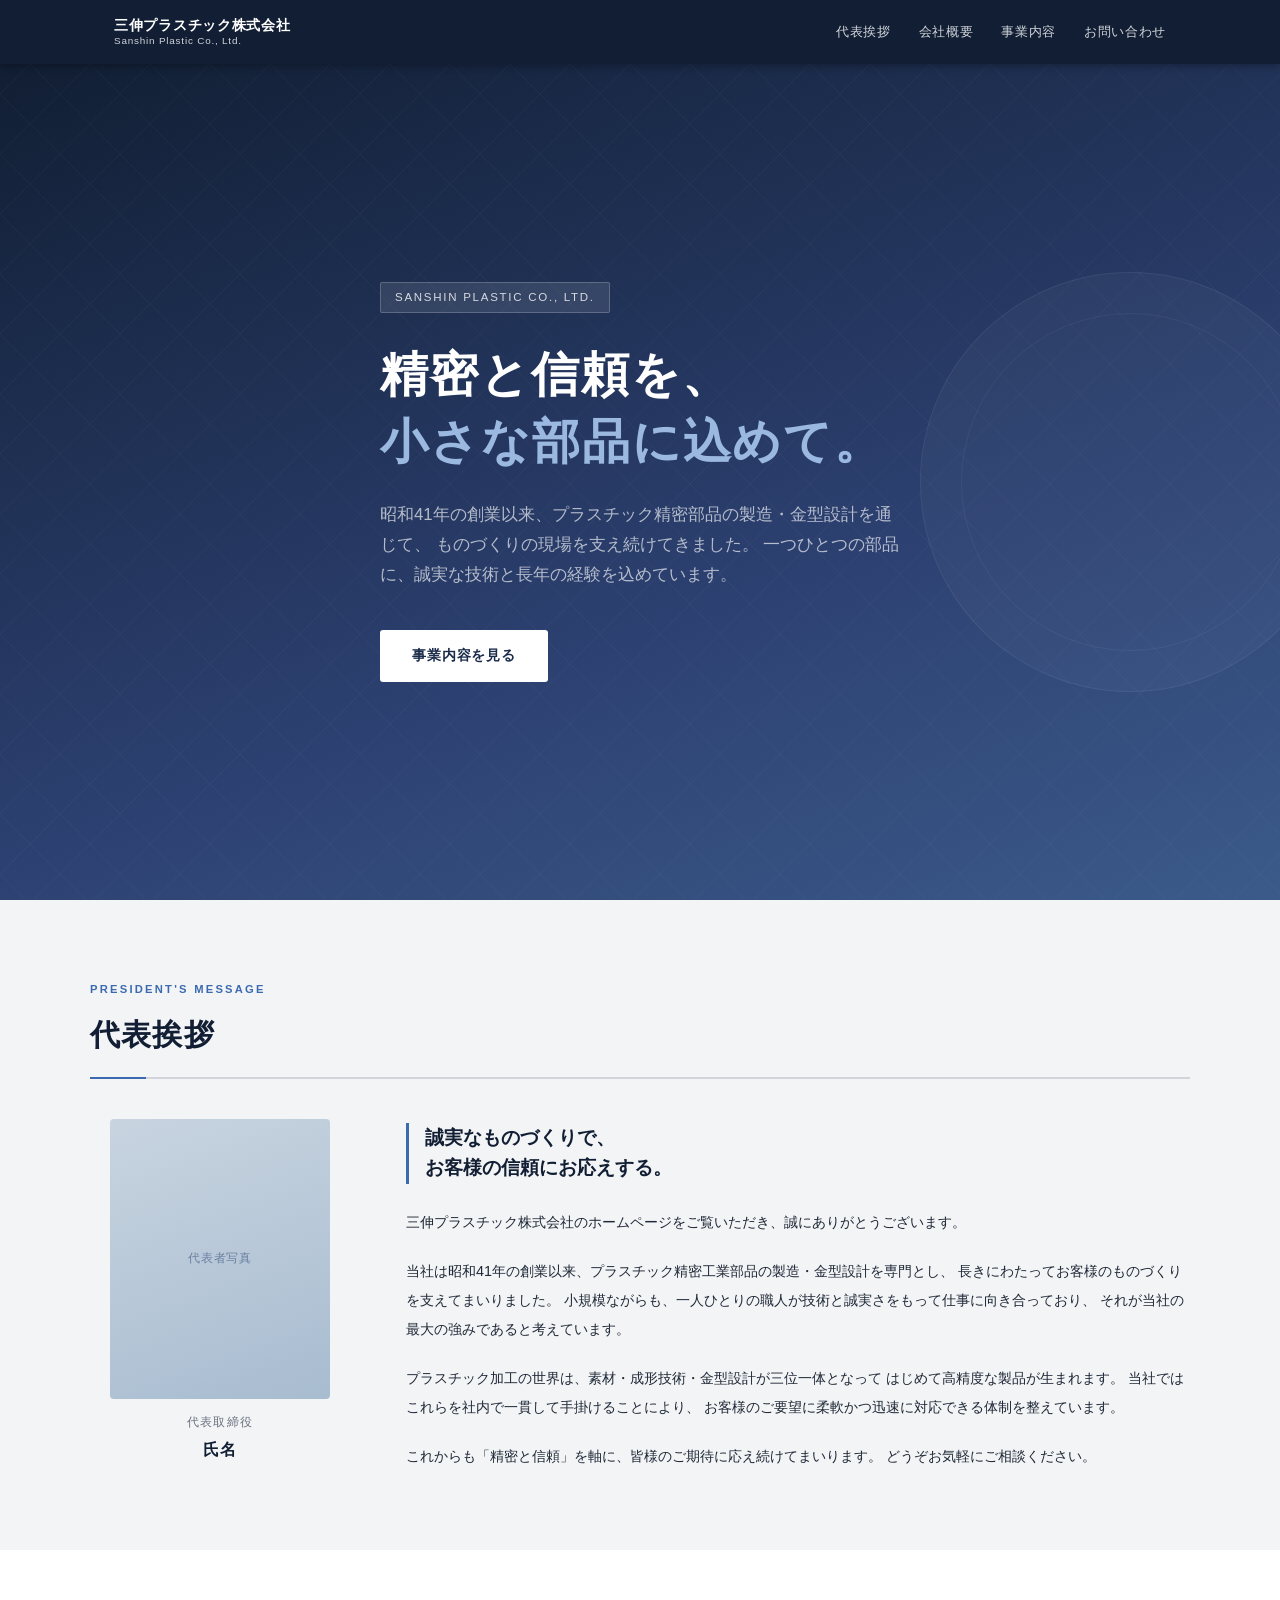
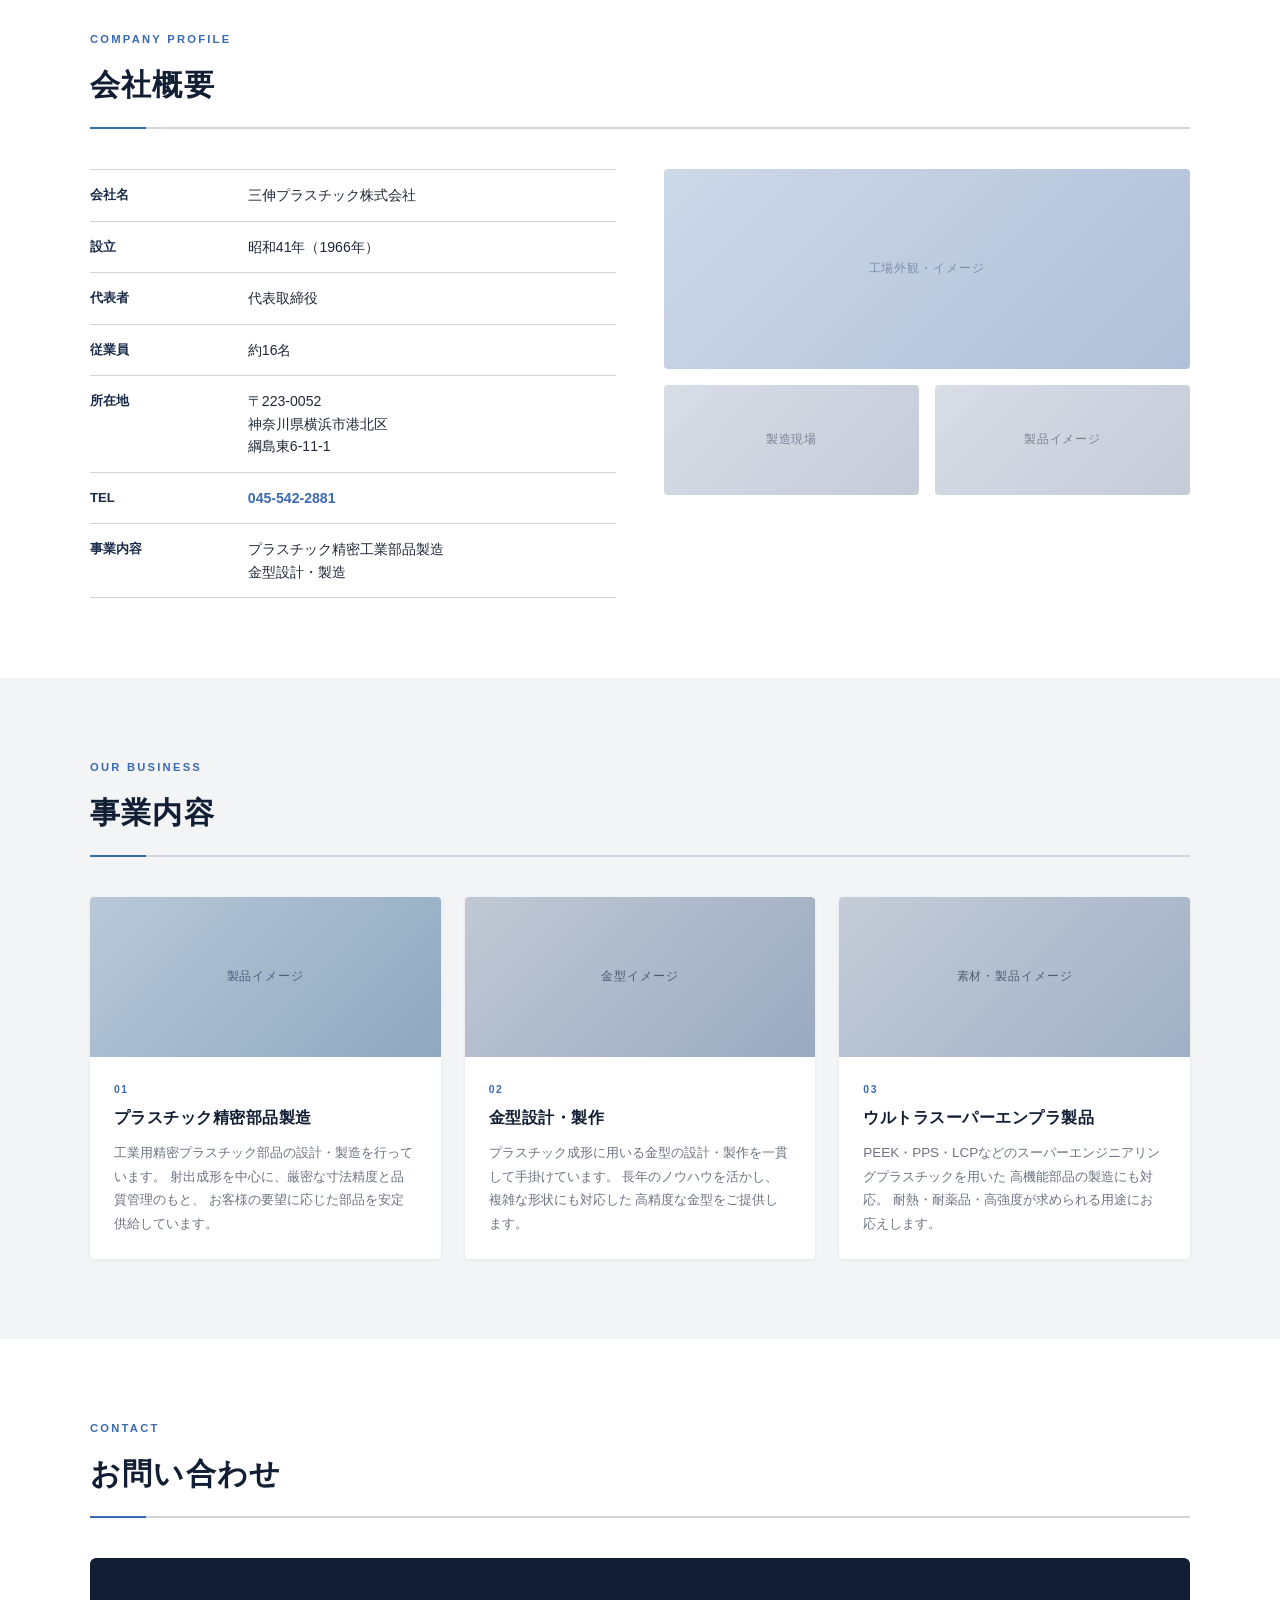
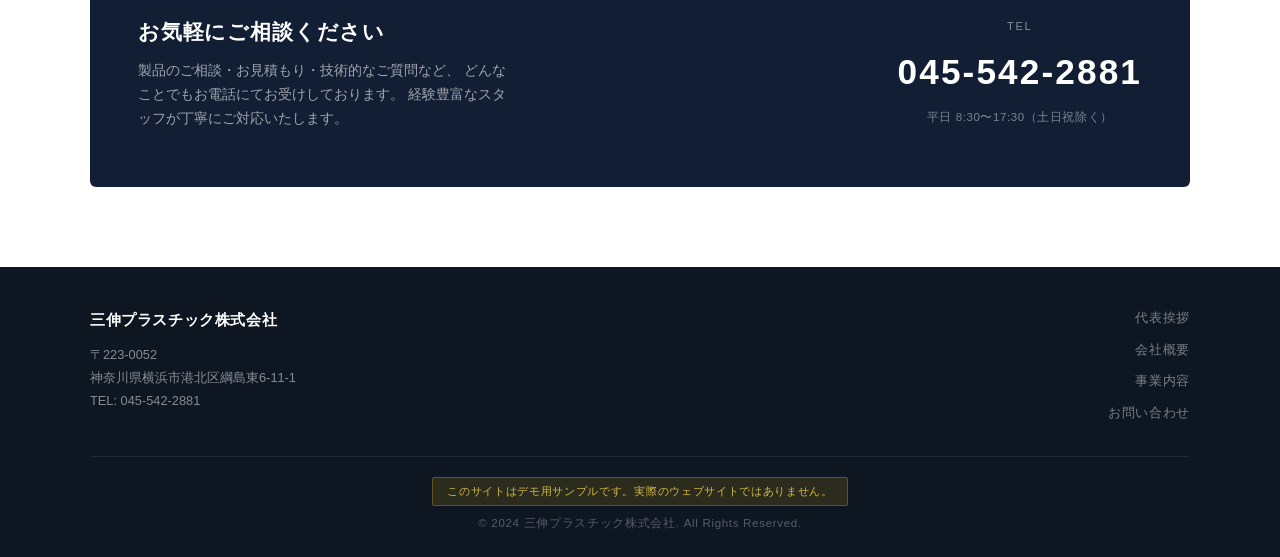
==== commit f6eee42f: "Add President's Message section (代表挨拶) Added between hero and company overview. Includes photo place" ====
--- a/index.html
+++ b/index.html
@@ -275,6 +275,103 @@
       background: var(--accent);
     }
 
+    /* ========== GREETING ========== */
+    #greeting {
+      background: var(--gray-light);
+    }
+
+    .greeting-grid {
+      display: grid;
+      grid-template-columns: 260px 1fr;
+      gap: 56px;
+      align-items: start;
+    }
+
+    .greeting-photo {
+      display: flex;
+      flex-direction: column;
+      align-items: center;
+      gap: 14px;
+    }
+
+    .greeting-photo-img {
+      width: 220px;
+      height: 280px;
+      background: linear-gradient(160deg, #c8d4e0 0%, #a8bcd0 100%);
+      border-radius: 4px;
+      display: flex;
+      align-items: center;
+      justify-content: center;
+      color: #6a80a0;
+      font-size: 0.72rem;
+      letter-spacing: 0.08em;
+    }
+
+    .greeting-name-block {
+      text-align: center;
+    }
+
+    .greeting-position {
+      font-size: 0.72rem;
+      color: var(--gray);
+      letter-spacing: 0.1em;
+      margin-bottom: 4px;
+    }
+
+    .greeting-name {
+      font-size: 1rem;
+      font-weight: 700;
+      color: var(--navy-dark);
+      letter-spacing: 0.06em;
+    }
+
+    .greeting-body {
+      padding-top: 4px;
+    }
+
+    .greeting-lead {
+      font-size: clamp(1rem, 1.8vw, 1.2rem);
+      font-weight: 700;
+      color: var(--navy-dark);
+      line-height: 1.6;
+      margin-bottom: 24px;
+      padding-left: 16px;
+      border-left: 3px solid var(--accent);
+    }
+
+    .greeting-text {
+      font-size: 0.9rem;
+      color: var(--text);
+      line-height: 2;
+    }
+
+    .greeting-text p + p {
+      margin-top: 1.4em;
+    }
+
+    @media (max-width: 768px) {
+      .greeting-grid {
+        grid-template-columns: 1fr;
+        gap: 32px;
+      }
+
+      .greeting-photo {
+        flex-direction: row;
+        align-items: flex-end;
+        gap: 20px;
+      }
+
+      .greeting-photo-img {
+        width: 140px;
+        height: 180px;
+        flex-shrink: 0;
+      }
+
+      .greeting-name-block {
+        text-align: left;
+      }
+    }
+
     /* ========== OVERVIEW ========== */
     #overview {
       background: var(--white);
@@ -630,6 +727,7 @@
         <span class="logo-en">Sanshin Plastic Co., Ltd.</span>
       </a>
       <nav>
+        <a href="#greeting">代表挨拶</a>
         <a href="#overview">会社概要</a>
         <a href="#business">事業内容</a>
         <a href="#contact">お問い合わせ</a>
@@ -641,6 +739,7 @@
       </button>
     </div>
     <div class="mobile-nav" id="mobileNav">
+      <a href="#greeting" onclick="closeMenu()">代表挨拶</a>
       <a href="#overview" onclick="closeMenu()">会社概要</a>
       <a href="#business" onclick="closeMenu()">事業内容</a>
       <a href="#contact" onclick="closeMenu()">お問い合わせ</a>
@@ -663,6 +762,49 @@
       <a href="#business" class="hero-cta">事業内容を見る</a>
     </div>
     <div class="hero-decoration"></div>
+  </section>
+
+  <!-- ========== GREETING ========== -->
+  <section id="greeting">
+    <div class="section-inner">
+      <p class="section-label">President's Message</p>
+      <h2 class="section-title">代表挨拶</h2>
+      <div class="greeting-grid">
+        <div class="greeting-photo">
+          <div class="greeting-photo-img">代表者写真</div>
+          <div class="greeting-name-block">
+            <p class="greeting-position">代表取締役</p>
+            <p class="greeting-name">氏名</p>
+          </div>
+        </div>
+        <div class="greeting-body">
+          <p class="greeting-lead">
+            誠実なものづくりで、<br>お客様の信頼にお応えする。
+          </p>
+          <div class="greeting-text">
+            <p>
+              三伸プラスチック株式会社のホームページをご覧いただき、誠にありがとうございます。
+            </p>
+            <p>
+              当社は昭和41年の創業以来、プラスチック精密工業部品の製造・金型設計を専門とし、
+              長きにわたってお客様のものづくりを支えてまいりました。
+              小規模ながらも、一人ひとりの職人が技術と誠実さをもって仕事に向き合っており、
+              それが当社の最大の強みであると考えています。
+            </p>
+            <p>
+              プラスチック加工の世界は、素材・成形技術・金型設計が三位一体となって
+              はじめて高精度な製品が生まれます。
+              当社ではこれらを社内で一貫して手掛けることにより、
+              お客様のご要望に柔軟かつ迅速に対応できる体制を整えています。
+            </p>
+            <p>
+              これからも「精密と信頼」を軸に、皆様のご期待に応え続けてまいります。
+              どうぞお気軽にご相談ください。
+            </p>
+          </div>
+        </div>
+      </div>
+    </div>
   </section>
 
   <!-- ========== COMPANY OVERVIEW ========== -->
@@ -802,6 +944,7 @@
           </address>
         </div>
         <nav class="footer-nav">
+          <a href="#greeting">代表挨拶</a>
           <a href="#overview">会社概要</a>
           <a href="#business">事業内容</a>
           <a href="#contact">お問い合わせ</a>
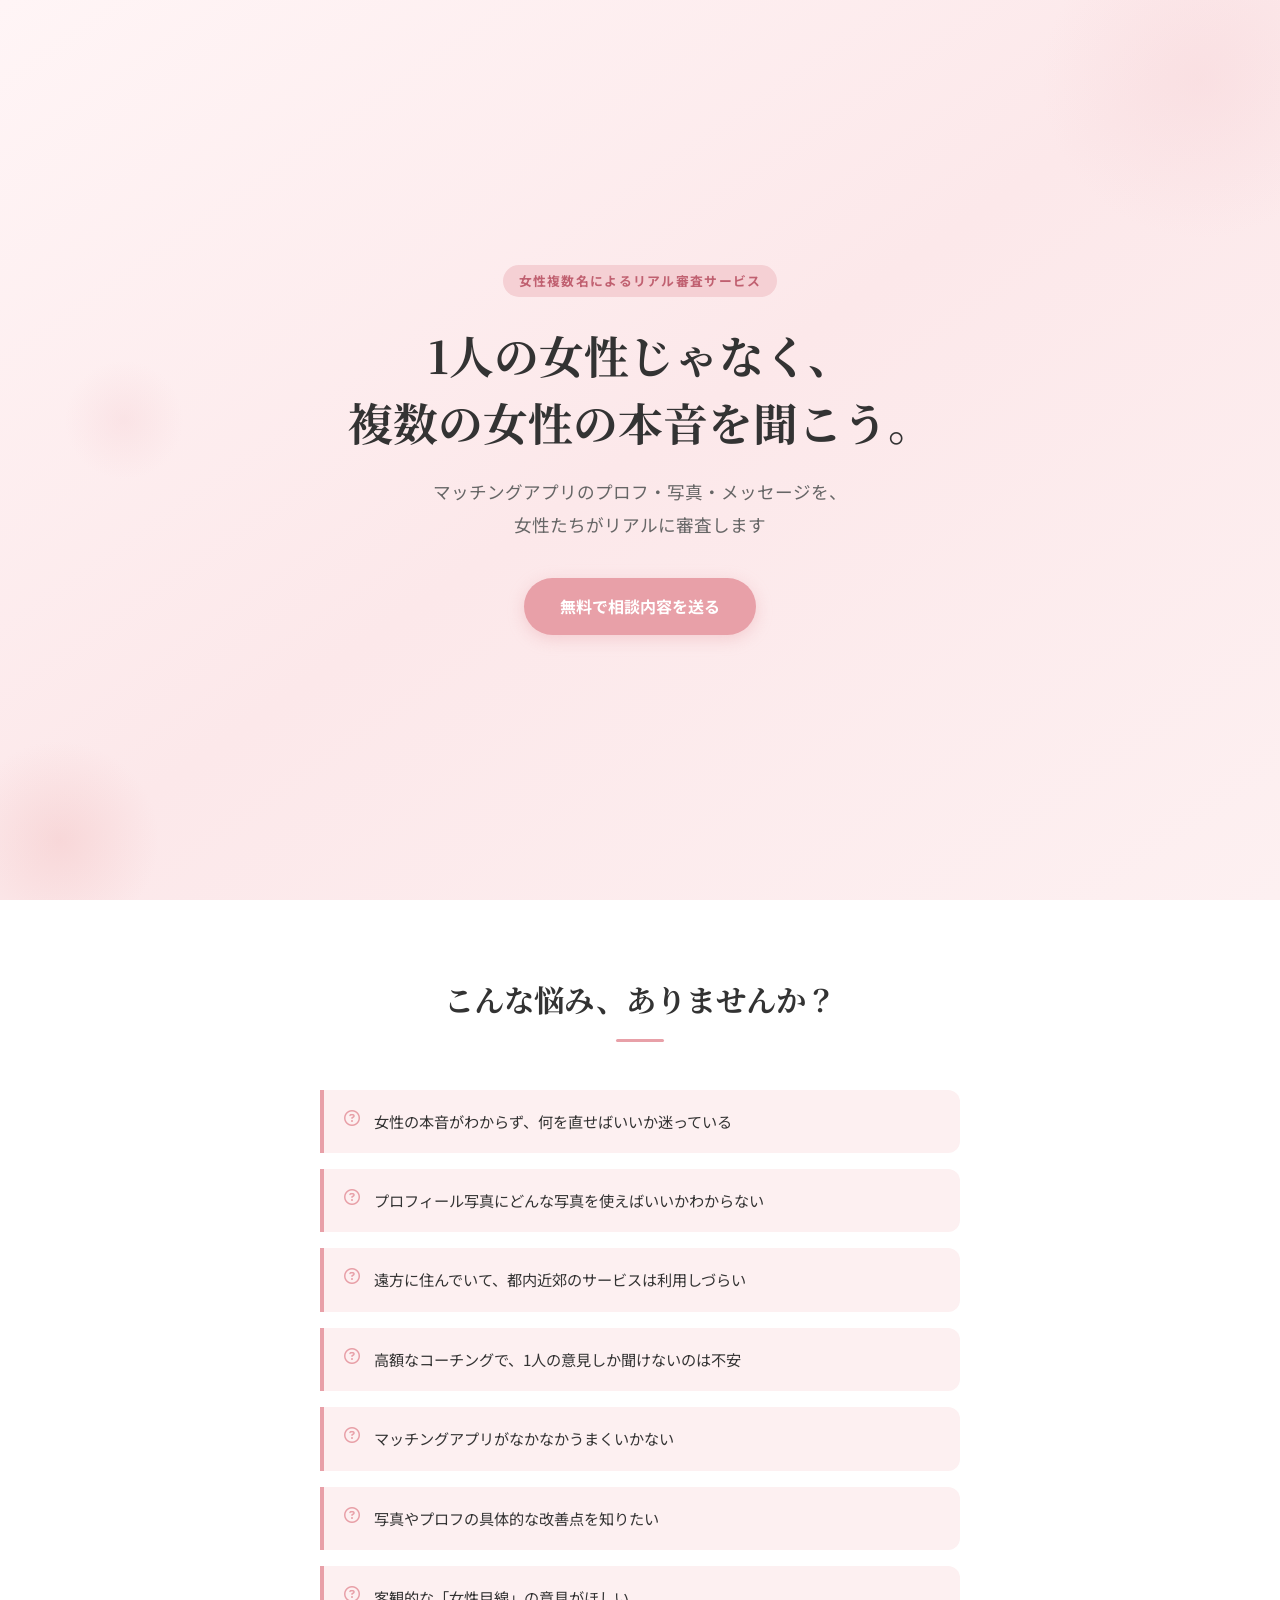
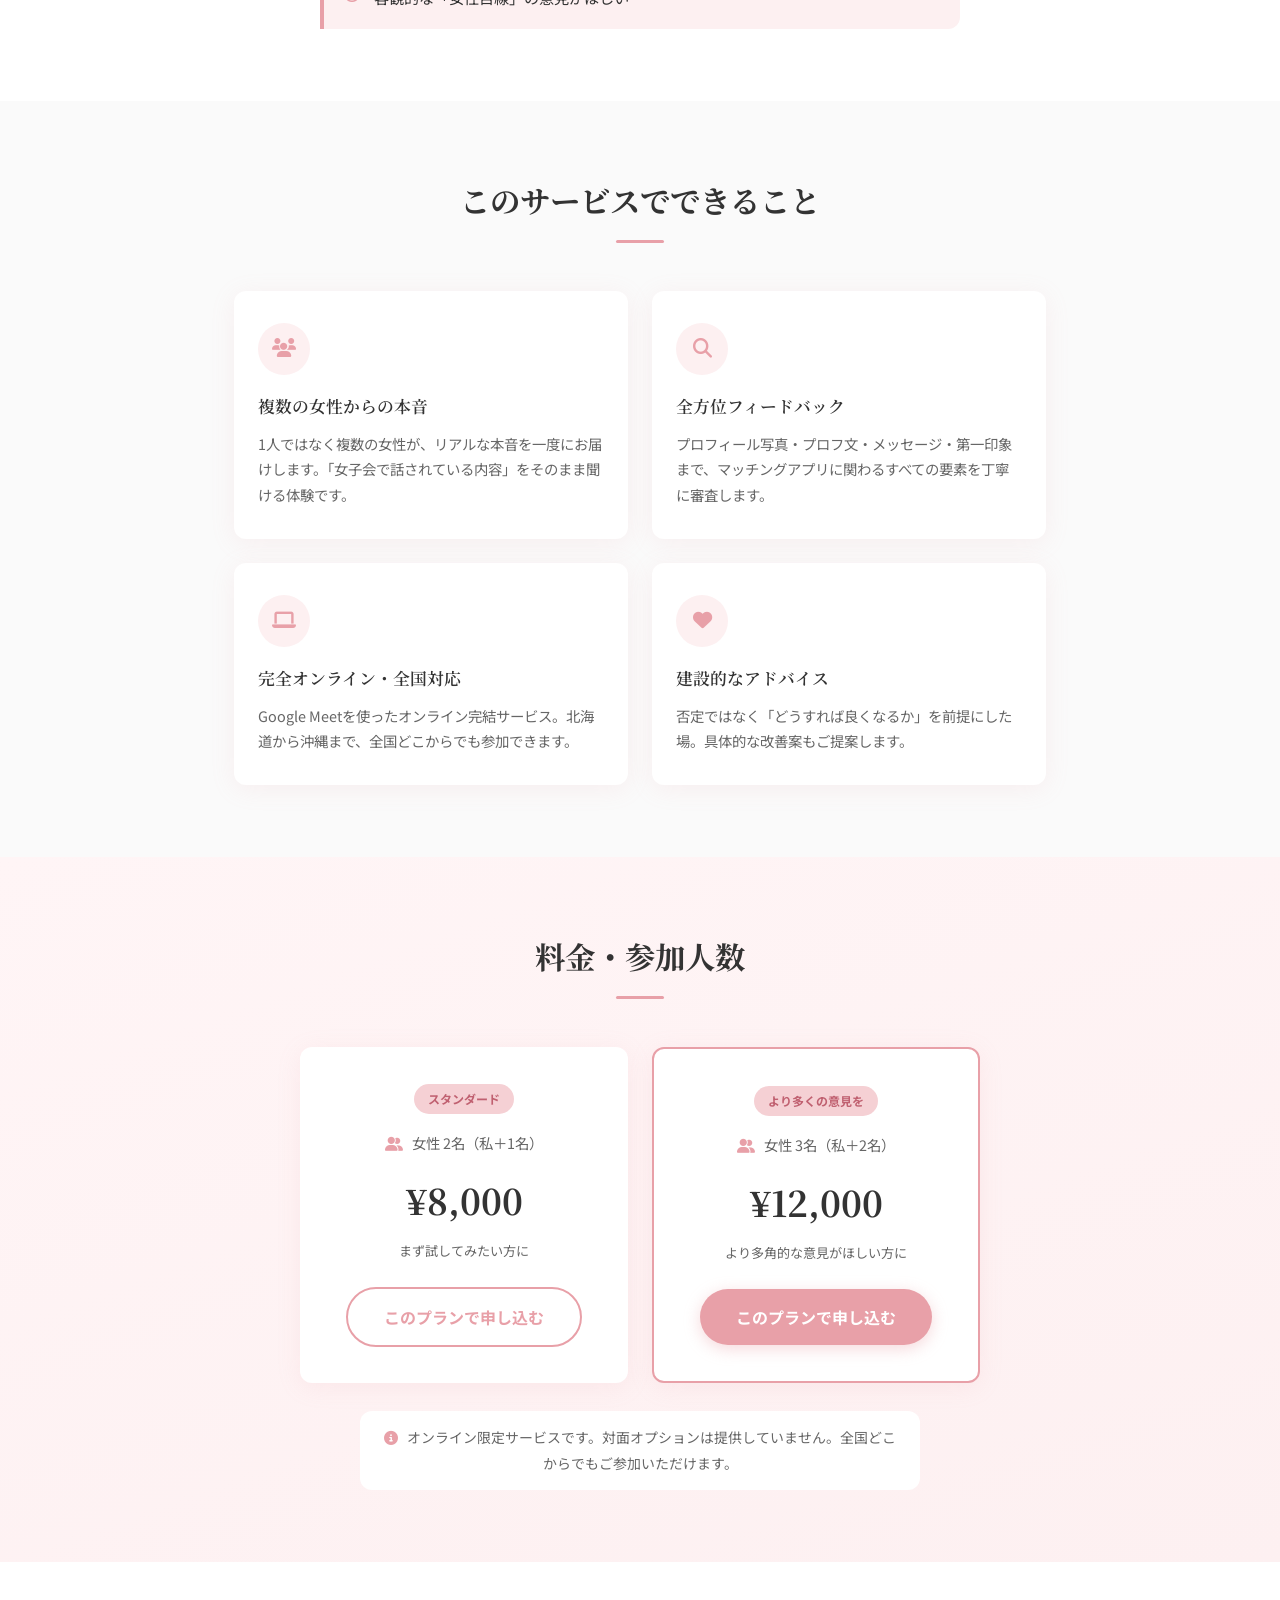
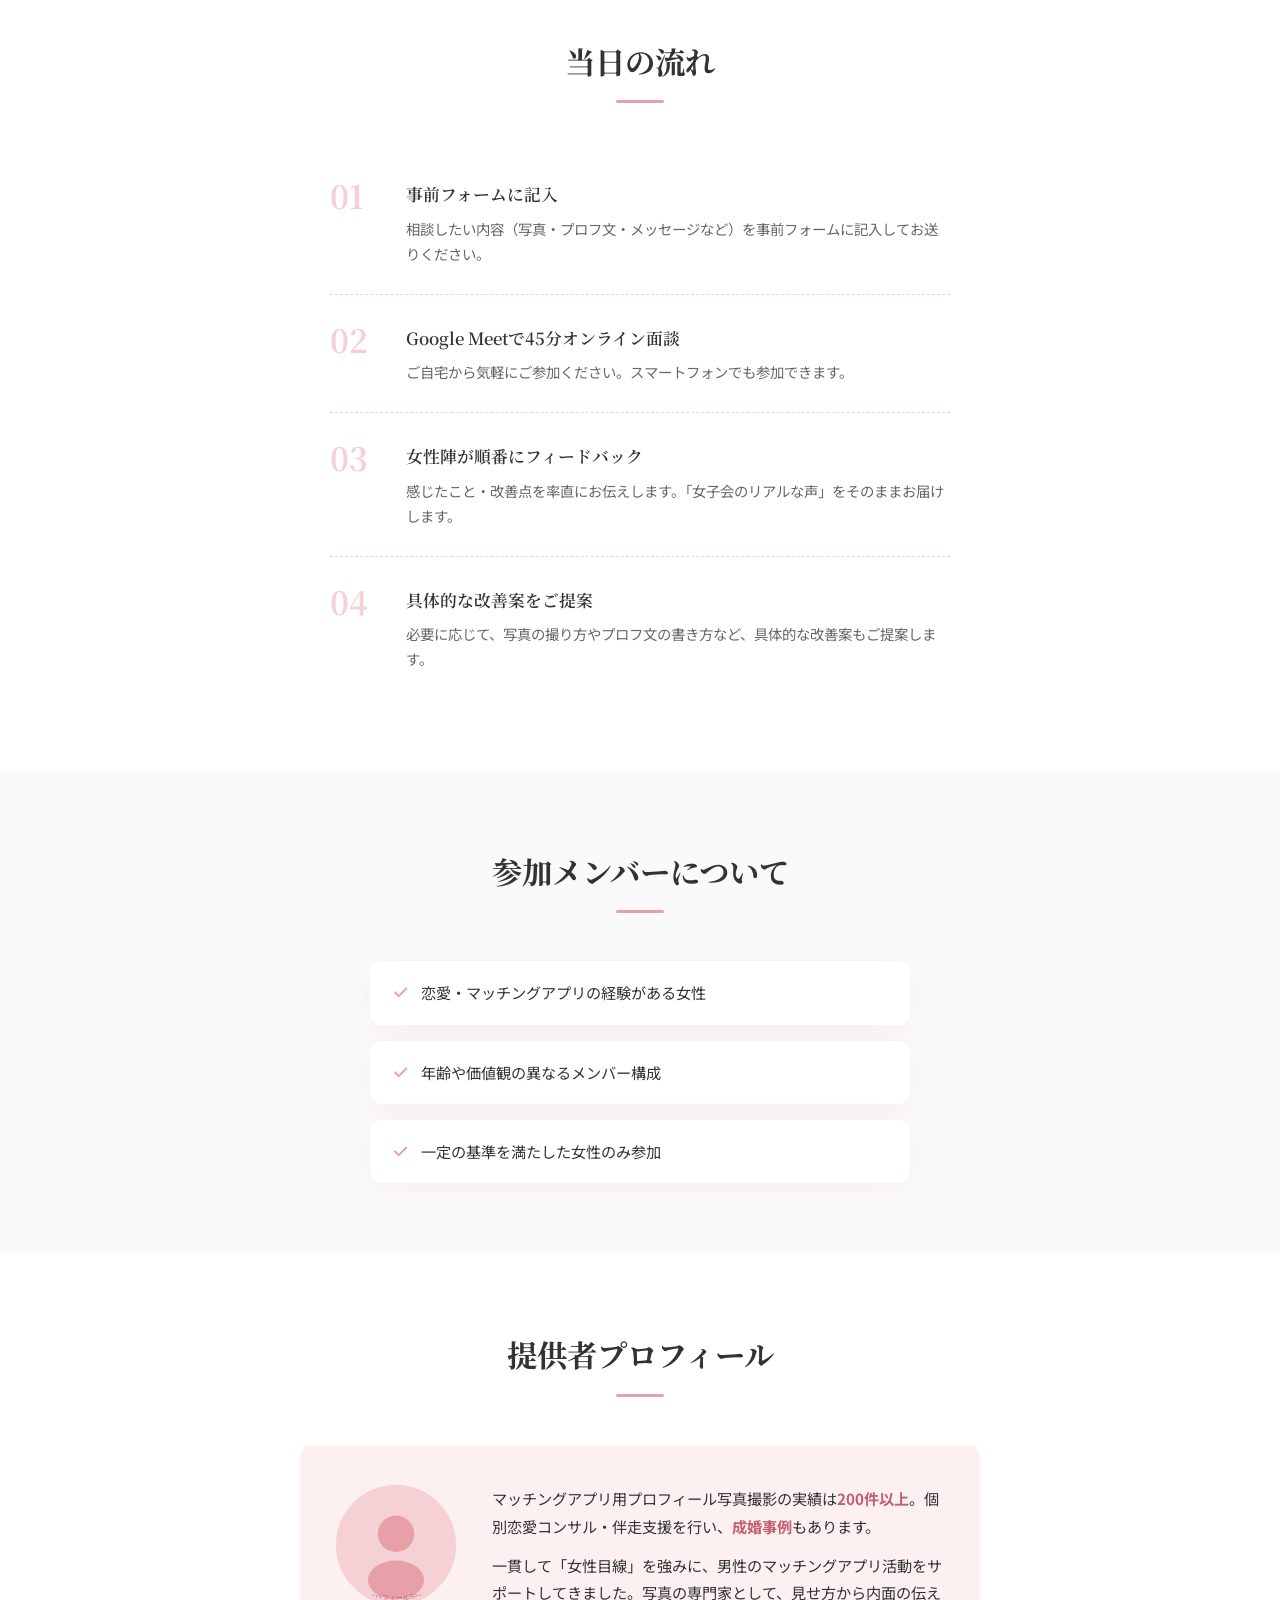
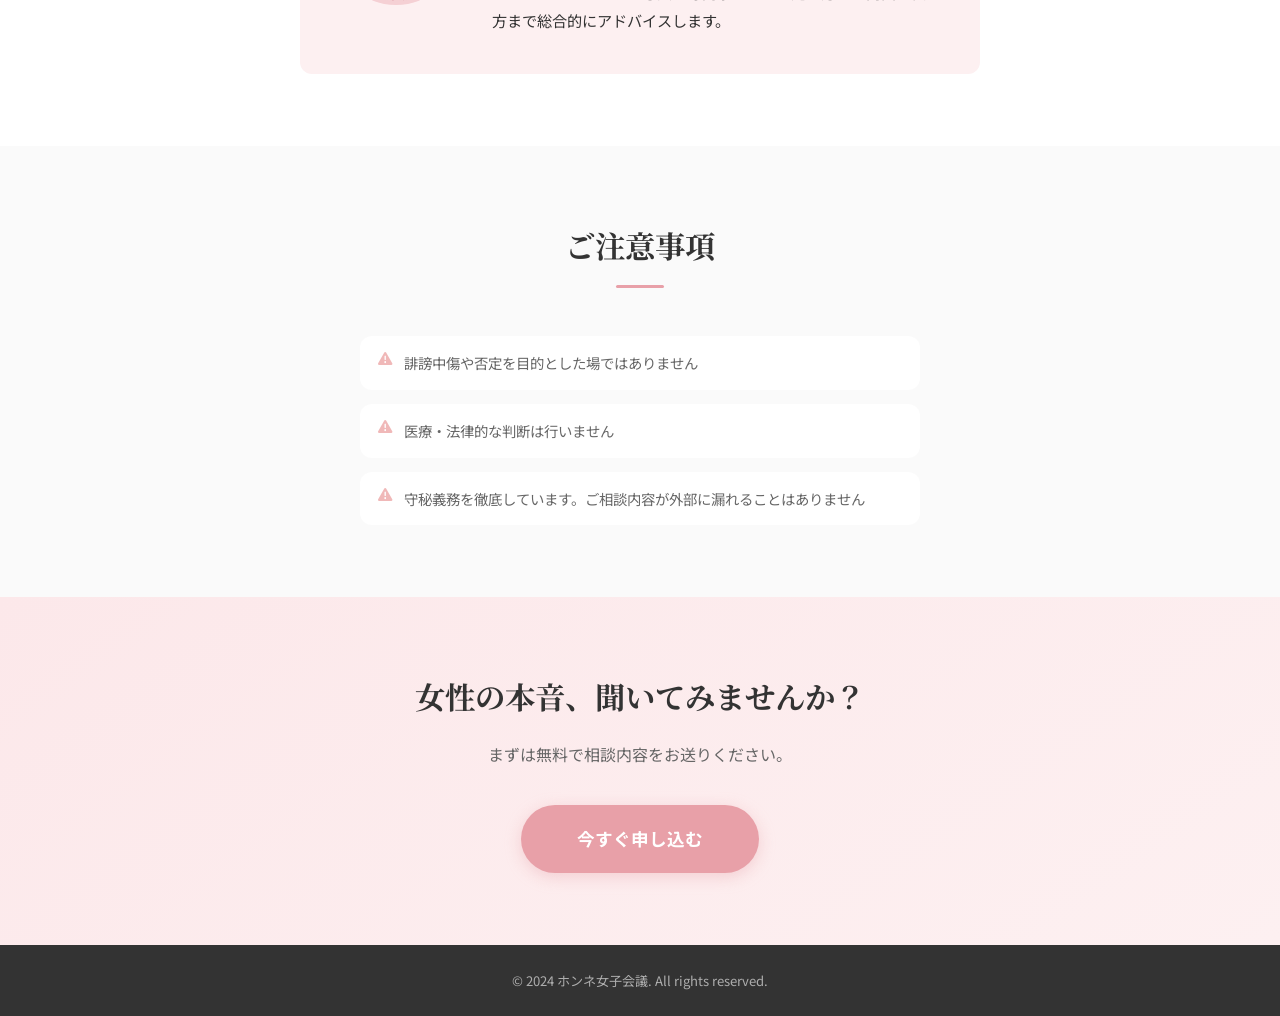
==== commit 4db62a82: "Add ホンネ女子会議 LP (static HTML/CSS/JS) Full single-page landing page for a multi-woman dating-app feedb" ====
--- a/index.html
+++ b/index.html
@@ -3,991 +3,192 @@
 <head>
   <meta charset="UTF-8">
   <meta name="viewport" content="width=device-width, initial-scale=1.0">
-  <title>三伸プラスチック株式会社</title>
-  <style>
-    *, *::before, *::after {
-      box-sizing: border-box;
-      margin: 0;
-      padding: 0;
-    }
-
-    :root {
-      --navy: #1a2b4a;
-      --navy-dark: #111e33;
-      --navy-light: #2c4070;
-      --gray: #6b7280;
-      --gray-light: #f3f4f6;
-      --gray-mid: #d1d5db;
-      --white: #ffffff;
-      --accent: #3b6ab0;
-      --text: #1f2937;
-      --text-light: #6b7280;
-    }
-
-    html {
-      scroll-behavior: smooth;
-    }
-
-    body {
-      font-family: 'Helvetica Neue', Arial, 'Hiragino Kaku Gothic ProN', 'Hiragino Sans', Meiryo, sans-serif;
-      color: var(--text);
-      line-height: 1.7;
-      background: var(--white);
-    }
-
-    /* ========== HEADER ========== */
-    header {
-      position: fixed;
-      top: 0;
-      left: 0;
-      right: 0;
-      z-index: 100;
-      background: var(--navy-dark);
-      box-shadow: 0 2px 8px rgba(0,0,0,0.3);
-    }
-
-    .header-inner {
-      max-width: 1100px;
-      margin: 0 auto;
-      padding: 0 24px;
-      display: flex;
-      align-items: center;
-      justify-content: space-between;
-      height: 64px;
-    }
-
-    .logo {
-      color: var(--white);
-      text-decoration: none;
-      display: flex;
-      flex-direction: column;
-      line-height: 1.2;
-    }
-
-    .logo-ja {
-      font-size: 0.9rem;
-      font-weight: 700;
-      letter-spacing: 0.05em;
-    }
-
-    .logo-en {
-      font-size: 0.62rem;
-      color: var(--gray-mid);
-      letter-spacing: 0.08em;
-      font-weight: 400;
-    }
-
-    nav {
-      display: flex;
-      gap: 28px;
-    }
-
-    nav a {
-      color: var(--gray-mid);
-      text-decoration: none;
-      font-size: 0.82rem;
-      letter-spacing: 0.05em;
-      transition: color 0.2s;
-    }
-
-    nav a:hover {
-      color: var(--white);
-    }
-
-    .hamburger {
-      display: none;
-      flex-direction: column;
-      gap: 5px;
-      cursor: pointer;
-      background: none;
-      border: none;
-      padding: 4px;
-    }
-
-    .hamburger span {
-      display: block;
-      width: 24px;
-      height: 2px;
-      background: var(--white);
-      transition: all 0.3s;
-    }
-
-    .mobile-nav {
-      display: none;
-      background: var(--navy-dark);
-      padding: 16px 24px 24px;
-      border-top: 1px solid rgba(255,255,255,0.08);
-    }
-
-    .mobile-nav.open {
-      display: block;
-    }
-
-    .mobile-nav a {
-      display: block;
-      color: var(--gray-mid);
-      text-decoration: none;
-      font-size: 0.9rem;
-      padding: 12px 0;
-      border-bottom: 1px solid rgba(255,255,255,0.06);
-      letter-spacing: 0.05em;
-    }
-
-    .mobile-nav a:last-child {
-      border-bottom: none;
-    }
-
-    /* ========== HERO ========== */
-    #hero {
-      margin-top: 64px;
-      min-height: calc(100vh - 64px);
-      background: linear-gradient(160deg, var(--navy-dark) 0%, var(--navy-light) 60%, #3b5a8a 100%);
-      display: flex;
-      align-items: center;
-      position: relative;
-      overflow: hidden;
-    }
-
-    #hero::before {
-      content: '';
-      position: absolute;
-      inset: 0;
-      background: url("data:image/svg+xml,%3Csvg xmlns='http://www.w3.org/2000/svg' width='60' height='60'%3E%3Crect x='0' y='0' width='60' height='60' fill='none'/%3E%3Cpath d='M30 0 L60 30 L30 60 L0 30 Z' stroke='rgba(255,255,255,0.03)' stroke-width='1' fill='none'/%3E%3C/svg%3E") repeat;
-      opacity: 1;
-    }
-
-    .hero-inner {
-      max-width: 1100px;
-      margin: 0 auto;
-      padding: 80px 24px;
-      position: relative;
-      z-index: 1;
-    }
-
-    .hero-label {
-      display: inline-block;
-      background: rgba(255,255,255,0.1);
-      border: 1px solid rgba(255,255,255,0.2);
-      color: rgba(255,255,255,0.8);
-      font-size: 0.72rem;
-      letter-spacing: 0.15em;
-      padding: 5px 14px;
-      border-radius: 2px;
-      margin-bottom: 28px;
-      text-transform: uppercase;
-    }
-
-    .hero-title {
-      font-size: clamp(1.8rem, 4vw, 3rem);
-      font-weight: 700;
-      color: var(--white);
-      line-height: 1.4;
-      letter-spacing: 0.04em;
-      margin-bottom: 24px;
-    }
-
-    .hero-title span {
-      color: #9ab8e0;
-    }
-
-    .hero-sub {
-      font-size: clamp(0.9rem, 1.5vw, 1.05rem);
-      color: rgba(255,255,255,0.65);
-      max-width: 520px;
-      line-height: 1.8;
-      margin-bottom: 40px;
-    }
-
-    .hero-cta {
-      display: inline-block;
-      background: var(--white);
-      color: var(--navy);
-      text-decoration: none;
-      font-size: 0.88rem;
-      font-weight: 700;
-      padding: 14px 32px;
-      border-radius: 3px;
-      letter-spacing: 0.06em;
-      transition: background 0.2s, color 0.2s;
-    }
-
-    .hero-cta:hover {
-      background: var(--gray-light);
-    }
-
-    .hero-decoration {
-      position: absolute;
-      right: -60px;
-      top: 50%;
-      transform: translateY(-50%);
-      width: 420px;
-      height: 420px;
-      border-radius: 50%;
-      background: rgba(255,255,255,0.03);
-      border: 1px solid rgba(255,255,255,0.06);
-    }
-
-    .hero-decoration::after {
-      content: '';
-      position: absolute;
-      inset: 40px;
-      border-radius: 50%;
-      border: 1px solid rgba(255,255,255,0.05);
-    }
-
-    /* ========== SECTION COMMON ========== */
-    section {
-      padding: 80px 24px;
-    }
-
-    .section-inner {
-      max-width: 1100px;
-      margin: 0 auto;
-    }
-
-    .section-label {
-      font-size: 0.7rem;
-      font-weight: 700;
-      letter-spacing: 0.2em;
-      color: var(--accent);
-      text-transform: uppercase;
-      margin-bottom: 10px;
-    }
-
-    .section-title {
-      font-size: clamp(1.4rem, 2.5vw, 1.9rem);
-      font-weight: 700;
-      color: var(--navy-dark);
-      letter-spacing: 0.04em;
-      margin-bottom: 40px;
-      padding-bottom: 16px;
-      border-bottom: 2px solid var(--gray-mid);
-      position: relative;
-    }
-
-    .section-title::after {
-      content: '';
-      position: absolute;
-      bottom: -2px;
-      left: 0;
-      width: 56px;
-      height: 2px;
-      background: var(--accent);
-    }
-
-    /* ========== GREETING ========== */
-    #greeting {
-      background: var(--gray-light);
-    }
-
-    .greeting-grid {
-      display: grid;
-      grid-template-columns: 260px 1fr;
-      gap: 56px;
-      align-items: start;
-    }
-
-    .greeting-photo {
-      display: flex;
-      flex-direction: column;
-      align-items: center;
-      gap: 14px;
-    }
-
-    .greeting-photo-img {
-      width: 220px;
-      height: 280px;
-      background: linear-gradient(160deg, #c8d4e0 0%, #a8bcd0 100%);
-      border-radius: 4px;
-      display: flex;
-      align-items: center;
-      justify-content: center;
-      color: #6a80a0;
-      font-size: 0.72rem;
-      letter-spacing: 0.08em;
-    }
-
-    .greeting-name-block {
-      text-align: center;
-    }
-
-    .greeting-position {
-      font-size: 0.72rem;
-      color: var(--gray);
-      letter-spacing: 0.1em;
-      margin-bottom: 4px;
-    }
-
-    .greeting-name {
-      font-size: 1rem;
-      font-weight: 700;
-      color: var(--navy-dark);
-      letter-spacing: 0.06em;
-    }
-
-    .greeting-body {
-      padding-top: 4px;
-    }
-
-    .greeting-lead {
-      font-size: clamp(1rem, 1.8vw, 1.2rem);
-      font-weight: 700;
-      color: var(--navy-dark);
-      line-height: 1.6;
-      margin-bottom: 24px;
-      padding-left: 16px;
-      border-left: 3px solid var(--accent);
-    }
-
-    .greeting-text {
-      font-size: 0.9rem;
-      color: var(--text);
-      line-height: 2;
-    }
-
-    .greeting-text p + p {
-      margin-top: 1.4em;
-    }
-
-    @media (max-width: 768px) {
-      .greeting-grid {
-        grid-template-columns: 1fr;
-        gap: 32px;
-      }
-
-      .greeting-photo {
-        flex-direction: row;
-        align-items: flex-end;
-        gap: 20px;
-      }
-
-      .greeting-photo-img {
-        width: 140px;
-        height: 180px;
-        flex-shrink: 0;
-      }
-
-      .greeting-name-block {
-        text-align: left;
-      }
-    }
-
-    /* ========== OVERVIEW ========== */
-    #overview {
-      background: var(--white);
-    }
-
-    .overview-grid {
-      display: grid;
-      grid-template-columns: 1fr 1fr;
-      gap: 48px;
-      align-items: start;
-    }
-
-    .overview-table {
-      width: 100%;
-      border-collapse: collapse;
-    }
-
-    .overview-table tr {
-      border-bottom: 1px solid var(--gray-mid);
-    }
-
-    .overview-table tr:first-child {
-      border-top: 1px solid var(--gray-mid);
-    }
-
-    .overview-table th {
-      text-align: left;
-      padding: 14px 16px 14px 0;
-      font-size: 0.82rem;
-      font-weight: 700;
-      color: var(--navy);
-      white-space: nowrap;
-      width: 30%;
-      vertical-align: top;
-    }
-
-    .overview-table td {
-      padding: 14px 0;
-      font-size: 0.88rem;
-      color: var(--text);
-      line-height: 1.6;
-    }
-
-    .overview-visual {
-      display: flex;
-      flex-direction: column;
-      gap: 16px;
-    }
-
-    .visual-block {
-      background: var(--gray-light);
-      border-radius: 4px;
-      overflow: hidden;
-    }
-
-    .visual-block-main {
-      height: 200px;
-      background: linear-gradient(135deg, #cdd8e8 0%, #b0c0d8 100%);
-      display: flex;
-      align-items: center;
-      justify-content: center;
-      color: #7a8eaa;
-      font-size: 0.78rem;
-      letter-spacing: 0.08em;
-    }
-
-    .visual-block-row {
-      display: grid;
-      grid-template-columns: 1fr 1fr;
-      gap: 16px;
-    }
-
-    .visual-block-small {
-      height: 110px;
-      background: linear-gradient(135deg, #d8dde6 0%, #c4ccd8 100%);
-      border-radius: 4px;
-      display: flex;
-      align-items: center;
-      justify-content: center;
-      color: #7a8294;
-      font-size: 0.72rem;
-      letter-spacing: 0.06em;
-    }
-
-    /* ========== BUSINESS ========== */
-    #business {
-      background: var(--gray-light);
-    }
-
-    .business-cards {
-      display: grid;
-      grid-template-columns: repeat(3, 1fr);
-      gap: 24px;
-    }
-
-    .business-card {
-      background: var(--white);
-      border-radius: 4px;
-      overflow: hidden;
-      box-shadow: 0 1px 4px rgba(0,0,0,0.06);
-      transition: box-shadow 0.2s, transform 0.2s;
-    }
-
-    .business-card:hover {
-      box-shadow: 0 6px 20px rgba(0,0,0,0.1);
-      transform: translateY(-3px);
-    }
-
-    .card-img {
-      height: 160px;
-      display: flex;
-      align-items: center;
-      justify-content: center;
-      font-size: 0.72rem;
-      letter-spacing: 0.08em;
-    }
-
-    .card-img-1 {
-      background: linear-gradient(135deg, #b8c8d8 0%, #8fa8c0 100%);
-      color: #4a6280;
-    }
-
-    .card-img-2 {
-      background: linear-gradient(135deg, #c0c8d4 0%, #9aaac0 100%);
-      color: #4a5a70;
-    }
-
-    .card-img-3 {
-      background: linear-gradient(135deg, #c4ccd8 0%, #a0b0c4 100%);
-      color: #506070;
-    }
-
-    .card-body {
-      padding: 24px;
-    }
-
-    .card-number {
-      font-size: 0.65rem;
-      font-weight: 700;
-      letter-spacing: 0.15em;
-      color: var(--accent);
-      margin-bottom: 8px;
-    }
-
-    .card-title {
-      font-size: 1rem;
-      font-weight: 700;
-      color: var(--navy-dark);
-      margin-bottom: 12px;
-      letter-spacing: 0.03em;
-      line-height: 1.4;
-    }
-
-    .card-desc {
-      font-size: 0.84rem;
-      color: var(--gray);
-      line-height: 1.75;
-    }
-
-    /* ========== CONTACT ========== */
-    #contact {
-      background: var(--white);
-    }
-
-    .contact-box {
-      background: var(--navy-dark);
-      border-radius: 6px;
-      padding: 56px 48px;
-      display: flex;
-      align-items: center;
-      justify-content: space-between;
-      gap: 40px;
-    }
-
-    .contact-text h3 {
-      font-size: 1.3rem;
-      font-weight: 700;
-      color: var(--white);
-      margin-bottom: 10px;
-      letter-spacing: 0.04em;
-    }
-
-    .contact-text p {
-      font-size: 0.88rem;
-      color: rgba(255,255,255,0.6);
-      line-height: 1.7;
-      max-width: 380px;
-    }
-
-    .contact-tel-block {
-      flex-shrink: 0;
-      text-align: center;
-    }
-
-    .tel-label {
-      font-size: 0.7rem;
-      letter-spacing: 0.15em;
-      color: rgba(255,255,255,0.5);
-      margin-bottom: 6px;
-      text-transform: uppercase;
-    }
-
-    .tel-number {
-      font-size: clamp(1.6rem, 3vw, 2.2rem);
-      font-weight: 700;
-      color: var(--white);
-      letter-spacing: 0.06em;
-      text-decoration: none;
-      transition: color 0.2s;
-    }
-
-    .tel-number:hover {
-      color: #9ab8e0;
-    }
-
-    .tel-hours {
-      font-size: 0.72rem;
-      color: rgba(255,255,255,0.45);
-      margin-top: 6px;
-      letter-spacing: 0.05em;
-    }
-
-    /* ========== FOOTER ========== */
-    footer {
-      background: #0e1622;
-      color: rgba(255,255,255,0.5);
-      padding: 40px 24px 24px;
-    }
-
-    .footer-inner {
-      max-width: 1100px;
-      margin: 0 auto;
-    }
-
-    .footer-top {
-      display: flex;
-      justify-content: space-between;
-      align-items: flex-start;
-      gap: 32px;
-      padding-bottom: 32px;
-      border-bottom: 1px solid rgba(255,255,255,0.08);
-      margin-bottom: 20px;
-    }
-
-    .footer-company {
-      font-size: 0.95rem;
-      font-weight: 700;
-      color: var(--white);
-      margin-bottom: 10px;
-      letter-spacing: 0.04em;
-    }
-
-    .footer-address {
-      font-size: 0.8rem;
-      line-height: 1.8;
-      color: rgba(255,255,255,0.5);
-    }
-
-    .footer-nav {
-      display: flex;
-      flex-direction: column;
-      gap: 10px;
-      text-align: right;
-    }
-
-    .footer-nav a {
-      color: rgba(255,255,255,0.45);
-      text-decoration: none;
-      font-size: 0.8rem;
-      letter-spacing: 0.05em;
-      transition: color 0.2s;
-    }
-
-    .footer-nav a:hover {
-      color: rgba(255,255,255,0.8);
-    }
-
-    .footer-bottom {
-      display: flex;
-      flex-direction: column;
-      gap: 8px;
-      align-items: center;
-      text-align: center;
-    }
-
-    .demo-notice {
-      display: inline-block;
-      background: rgba(255,200,0,0.12);
-      border: 1px solid rgba(255,200,0,0.25);
-      color: rgba(255,220,80,0.8);
-      font-size: 0.7rem;
-      padding: 4px 14px;
-      border-radius: 2px;
-      letter-spacing: 0.06em;
-    }
-
-    .copyright {
-      font-size: 0.72rem;
-      color: rgba(255,255,255,0.3);
-      letter-spacing: 0.06em;
-    }
-
-    /* ========== RESPONSIVE ========== */
-    @media (max-width: 768px) {
-      nav { display: none; }
-      .hamburger { display: flex; }
-
-      section { padding: 60px 20px; }
-
-      .overview-grid {
-        grid-template-columns: 1fr;
-        gap: 32px;
-      }
-
-      .business-cards {
-        grid-template-columns: 1fr;
-        gap: 20px;
-      }
-
-      .contact-box {
-        flex-direction: column;
-        padding: 36px 28px;
-        text-align: center;
-      }
-
-      .contact-text p { max-width: none; }
-
-      .footer-top {
-        flex-direction: column;
-        gap: 24px;
-      }
-
-      .footer-nav {
-        text-align: left;
-        flex-direction: row;
-        flex-wrap: wrap;
-        gap: 12px 20px;
-      }
-    }
-
-    @media (max-width: 480px) {
-      .hero-decoration { display: none; }
-    }
-  </style>
+  <title>ホンネ女子会議 | マッチングアプリを女性目線でリアル審査</title>
+  <meta name="description" content="複数の女性があなたのマッチングアプリのプロフィール写真・プロフ文・メッセージを率直にフィードバック。オンライン完結、全国どこからでも参加できます。">
+  <link rel="preconnect" href="https://fonts.googleapis.com">
+  <link rel="preconnect" href="https://fonts.gstatic.com" crossorigin>
+  <link href="https://fonts.googleapis.com/css2?family=Noto+Serif+JP:wght@400;600;700&family=Noto+Sans+JP:wght@400;500;700&display=swap" rel="stylesheet">
+  <link rel="stylesheet" href="https://cdnjs.cloudflare.com/ajax/libs/font-awesome/6.5.0/css/all.min.css">
+  <link rel="stylesheet" href="css/style.css">
 </head>
 <body>
 
-  <!-- ========== HEADER ========== -->
-  <header>
-    <div class="header-inner">
-      <a href="#hero" class="logo">
-        <span class="logo-ja">三伸プラスチック株式会社</span>
-        <span class="logo-en">Sanshin Plastic Co., Ltd.</span>
-      </a>
-      <nav>
-        <a href="#greeting">代表挨拶</a>
-        <a href="#overview">会社概要</a>
-        <a href="#business">事業内容</a>
-        <a href="#contact">お問い合わせ</a>
-      </nav>
-      <button class="hamburger" aria-label="メニュー" onclick="toggleMenu()">
-        <span></span>
-        <span></span>
-        <span></span>
-      </button>
+  <!-- ===== HERO ===== -->
+  <section class="hero">
+    <div class="hero__inner">
+      <p class="hero__label">女性複数名によるリアル審査サービス</p>
+      <h1 class="hero__title">1人の女性じゃなく、<br>複数の女性の本音を聞こう。</h1>
+      <p class="hero__sub">マッチングアプリのプロフ・写真・メッセージを、<br>女性たちがリアルに審査します</p>
+      <a href="YOUR_FORM_URL" class="btn btn--primary" aria-label="無料で相談内容を送る">無料で相談内容を送る</a>
     </div>
-    <div class="mobile-nav" id="mobileNav">
-      <a href="#greeting" onclick="closeMenu()">代表挨拶</a>
-      <a href="#overview" onclick="closeMenu()">会社概要</a>
-      <a href="#business" onclick="closeMenu()">事業内容</a>
-      <a href="#contact" onclick="closeMenu()">お問い合わせ</a>
+    <div class="hero__deco" aria-hidden="true">
+      <span class="deco-circle deco-circle--1"></span>
+      <span class="deco-circle deco-circle--2"></span>
+      <span class="deco-circle deco-circle--3"></span>
     </div>
-  </header>
-
-  <!-- ========== HERO ========== -->
-  <section id="hero">
-    <div class="hero-inner">
-      <p class="hero-label">Sanshin Plastic Co., Ltd.</p>
-      <h1 class="hero-title">
-        精密と信頼を、<br>
-        <span>小さな部品に込めて。</span>
-      </h1>
-      <p class="hero-sub">
-        昭和41年の創業以来、プラスチック精密部品の製造・金型設計を通じて、
-        ものづくりの現場を支え続けてきました。
-        一つひとつの部品に、誠実な技術と長年の経験を込めています。
-      </p>
-      <a href="#business" class="hero-cta">事業内容を見る</a>
-    </div>
-    <div class="hero-decoration"></div>
   </section>
 
-  <!-- ========== GREETING ========== -->
-  <section id="greeting">
-    <div class="section-inner">
-      <p class="section-label">President's Message</p>
-      <h2 class="section-title">代表挨拶</h2>
-      <div class="greeting-grid">
-        <div class="greeting-photo">
-          <div class="greeting-photo-img">代表者写真</div>
-          <div class="greeting-name-block">
-            <p class="greeting-position">代表取締役</p>
-            <p class="greeting-name">氏名</p>
-          </div>
+  <!-- ===== PAIN ===== -->
+  <section class="section pain" aria-labelledby="pain-heading">
+    <div class="container">
+      <h2 id="pain-heading" class="section__title fade-in">こんな悩み、ありませんか？</h2>
+      <ul class="pain__list">
+        <li class="pain__item fade-in"><i class="fa-regular fa-circle-question" aria-hidden="true"></i>女性の本音がわからず、何を直せばいいか迷っている</li>
+        <li class="pain__item fade-in"><i class="fa-regular fa-circle-question" aria-hidden="true"></i>プロフィール写真にどんな写真を使えばいいかわからない</li>
+        <li class="pain__item fade-in"><i class="fa-regular fa-circle-question" aria-hidden="true"></i>遠方に住んでいて、都内近郊のサービスは利用しづらい</li>
+        <li class="pain__item fade-in"><i class="fa-regular fa-circle-question" aria-hidden="true"></i>高額なコーチングで、1人の意見しか聞けないのは不安</li>
+        <li class="pain__item fade-in"><i class="fa-regular fa-circle-question" aria-hidden="true"></i>マッチングアプリがなかなかうまくいかない</li>
+        <li class="pain__item fade-in"><i class="fa-regular fa-circle-question" aria-hidden="true"></i>写真やプロフの具体的な改善点を知りたい</li>
+        <li class="pain__item fade-in"><i class="fa-regular fa-circle-question" aria-hidden="true"></i>客観的な「女性目線」の意見がほしい</li>
+      </ul>
+    </div>
+  </section>
+
+  <!-- ===== FEATURES ===== -->
+  <section class="section features" aria-labelledby="features-heading">
+    <div class="container">
+      <h2 id="features-heading" class="section__title fade-in">このサービスでできること</h2>
+      <div class="features__grid">
+        <div class="feature-card fade-in">
+          <div class="feature-card__icon" aria-hidden="true"><i class="fa-solid fa-users"></i></div>
+          <h3 class="feature-card__title">複数の女性からの本音</h3>
+          <p class="feature-card__text">1人ではなく複数の女性が、リアルな本音を一度にお届けします。「女子会で話されている内容」をそのまま聞ける体験です。</p>
         </div>
-        <div class="greeting-body">
-          <p class="greeting-lead">
-            誠実なものづくりで、<br>お客様の信頼にお応えする。
-          </p>
-          <div class="greeting-text">
-            <p>
-              三伸プラスチック株式会社のホームページをご覧いただき、誠にありがとうございます。
-            </p>
-            <p>
-              当社は昭和41年の創業以来、プラスチック精密工業部品の製造・金型設計を専門とし、
-              長きにわたってお客様のものづくりを支えてまいりました。
-              小規模ながらも、一人ひとりの職人が技術と誠実さをもって仕事に向き合っており、
-              それが当社の最大の強みであると考えています。
-            </p>
-            <p>
-              プラスチック加工の世界は、素材・成形技術・金型設計が三位一体となって
-              はじめて高精度な製品が生まれます。
-              当社ではこれらを社内で一貫して手掛けることにより、
-              お客様のご要望に柔軟かつ迅速に対応できる体制を整えています。
-            </p>
-            <p>
-              これからも「精密と信頼」を軸に、皆様のご期待に応え続けてまいります。
-              どうぞお気軽にご相談ください。
-            </p>
-          </div>
+        <div class="feature-card fade-in">
+          <div class="feature-card__icon" aria-hidden="true"><i class="fa-solid fa-magnifying-glass"></i></div>
+          <h3 class="feature-card__title">全方位フィードバック</h3>
+          <p class="feature-card__text">プロフィール写真・プロフ文・メッセージ・第一印象まで、マッチングアプリに関わるすべての要素を丁寧に審査します。</p>
+        </div>
+        <div class="feature-card fade-in">
+          <div class="feature-card__icon" aria-hidden="true"><i class="fa-solid fa-laptop"></i></div>
+          <h3 class="feature-card__title">完全オンライン・全国対応</h3>
+          <p class="feature-card__text">Google Meetを使ったオンライン完結サービス。北海道から沖縄まで、全国どこからでも参加できます。</p>
+        </div>
+        <div class="feature-card fade-in">
+          <div class="feature-card__icon" aria-hidden="true"><i class="fa-solid fa-heart"></i></div>
+          <h3 class="feature-card__title">建設的なアドバイス</h3>
+          <p class="feature-card__text">否定ではなく「どうすれば良くなるか」を前提にした場。具体的な改善案もご提案します。</p>
         </div>
       </div>
     </div>
   </section>
 
-  <!-- ========== COMPANY OVERVIEW ========== -->
-  <section id="overview">
-    <div class="section-inner">
-      <p class="section-label">Company Profile</p>
-      <h2 class="section-title">会社概要</h2>
-      <div class="overview-grid">
-        <div>
-          <table class="overview-table">
-            <tr>
-              <th>会社名</th>
-              <td>三伸プラスチック株式会社</td>
-            </tr>
-            <tr>
-              <th>設立</th>
-              <td>昭和41年（1966年）</td>
-            </tr>
-            <tr>
-              <th>代表者</th>
-              <td>代表取締役</td>
-            </tr>
-            <tr>
-              <th>従業員</th>
-              <td>約16名</td>
-            </tr>
-            <tr>
-              <th>所在地</th>
-              <td>〒223-0052<br>神奈川県横浜市港北区<br>綱島東6-11-1</td>
-            </tr>
-            <tr>
-              <th>TEL</th>
-              <td><a href="tel:0455422881" style="color: var(--accent); text-decoration: none; font-weight: 600;">045-542-2881</a></td>
-            </tr>
-            <tr>
-              <th>事業内容</th>
-              <td>プラスチック精密工業部品製造<br>金型設計・製造</td>
-            </tr>
-          </table>
+  <!-- ===== PRICING ===== -->
+  <section class="section pricing" aria-labelledby="pricing-heading">
+    <div class="container">
+      <h2 id="pricing-heading" class="section__title fade-in">料金・参加人数</h2>
+      <div class="pricing__cards">
+        <div class="pricing-card fade-in">
+          <div class="pricing-card__badge">スタンダード</div>
+          <p class="pricing-card__members"><i class="fa-solid fa-user-group" aria-hidden="true"></i> 女性 2名（私＋1名）</p>
+          <p class="pricing-card__price">¥8,000</p>
+          <p class="pricing-card__note">まず試してみたい方に</p>
+          <a href="YOUR_FORM_URL" class="btn btn--secondary">このプランで申し込む</a>
         </div>
-        <div class="overview-visual">
-          <div class="visual-block">
-            <div class="visual-block-main">工場外観・イメージ</div>
+        <div class="pricing-card pricing-card--featured fade-in">
+          <div class="pricing-card__badge">より多くの意見を</div>
+          <p class="pricing-card__members"><i class="fa-solid fa-user-group" aria-hidden="true"></i> 女性 3名（私＋2名）</p>
+          <p class="pricing-card__price">¥12,000</p>
+          <p class="pricing-card__note">より多角的な意見がほしい方に</p>
+          <a href="YOUR_FORM_URL" class="btn btn--primary">このプランで申し込む</a>
+        </div>
+      </div>
+      <p class="pricing__note fade-in"><i class="fa-solid fa-circle-info" aria-hidden="true"></i> オンライン限定サービスです。対面オプションは提供していません。全国どこからでもご参加いただけます。</p>
+    </div>
+  </section>
+
+  <!-- ===== FLOW ===== -->
+  <section class="section flow" aria-labelledby="flow-heading">
+    <div class="container">
+      <h2 id="flow-heading" class="section__title fade-in">当日の流れ</h2>
+      <ol class="flow__list">
+        <li class="flow__item fade-in">
+          <span class="flow__num" aria-hidden="true">01</span>
+          <div class="flow__body">
+            <h3 class="flow__title">事前フォームに記入</h3>
+            <p class="flow__text">相談したい内容（写真・プロフ文・メッセージなど）を事前フォームに記入してお送りください。</p>
           </div>
-          <div class="visual-block-row">
-            <div class="visual-block-small">製造現場</div>
-            <div class="visual-block-small">製品イメージ</div>
+        </li>
+        <li class="flow__item fade-in">
+          <span class="flow__num" aria-hidden="true">02</span>
+          <div class="flow__body">
+            <h3 class="flow__title">Google Meetで45分オンライン面談</h3>
+            <p class="flow__text">ご自宅から気軽にご参加ください。スマートフォンでも参加できます。</p>
           </div>
+        </li>
+        <li class="flow__item fade-in">
+          <span class="flow__num" aria-hidden="true">03</span>
+          <div class="flow__body">
+            <h3 class="flow__title">女性陣が順番にフィードバック</h3>
+            <p class="flow__text">感じたこと・改善点を率直にお伝えします。「女子会のリアルな声」をそのままお届けします。</p>
+          </div>
+        </li>
+        <li class="flow__item fade-in">
+          <span class="flow__num" aria-hidden="true">04</span>
+          <div class="flow__body">
+            <h3 class="flow__title">具体的な改善案をご提案</h3>
+            <p class="flow__text">必要に応じて、写真の撮り方やプロフ文の書き方など、具体的な改善案もご提案します。</p>
+          </div>
+        </li>
+      </ol>
+    </div>
+  </section>
+
+  <!-- ===== MEMBERS ===== -->
+  <section class="section members" aria-labelledby="members-heading">
+    <div class="container">
+      <h2 id="members-heading" class="section__title fade-in">参加メンバーについて</h2>
+      <div class="members__grid">
+        <div class="member-item fade-in"><i class="fa-solid fa-check" aria-hidden="true"></i>恋愛・マッチングアプリの経験がある女性</div>
+        <div class="member-item fade-in"><i class="fa-solid fa-check" aria-hidden="true"></i>年齢や価値観の異なるメンバー構成</div>
+        <div class="member-item fade-in"><i class="fa-solid fa-check" aria-hidden="true"></i>一定の基準を満たした女性のみ参加</div>
+      </div>
+    </div>
+  </section>
+
+  <!-- ===== PROFILE ===== -->
+  <section class="section profile" aria-labelledby="profile-heading">
+    <div class="container">
+      <h2 id="profile-heading" class="section__title fade-in">提供者プロフィール</h2>
+      <div class="profile__card fade-in">
+        <div class="profile__img-wrap">
+          <!-- Replace src with actual photo: images/profile.jpg -->
+          <img src="images/profile.svg" alt="サービス提供者のプロフィール写真" class="profile__img" width="160" height="160">
+        </div>
+        <div class="profile__body">
+          <p class="profile__text">マッチングアプリ用プロフィール写真撮影の実績は<strong>200件以上</strong>。個別恋愛コンサル・伴走支援を行い、<strong>成婚事例</strong>もあります。</p>
+          <p class="profile__text">一貫して「女性目線」を強みに、男性のマッチングアプリ活動をサポートしてきました。写真の専門家として、見せ方から内面の伝え方まで総合的にアドバイスします。</p>
         </div>
       </div>
     </div>
   </section>
 
-  <!-- ========== BUSINESS ========== -->
-  <section id="business">
-    <div class="section-inner">
-      <p class="section-label">Our Business</p>
-      <h2 class="section-title">事業内容</h2>
-      <div class="business-cards">
-
-        <div class="business-card">
-          <div class="card-img card-img-1">製品イメージ</div>
-          <div class="card-body">
-            <p class="card-number">01</p>
-            <h3 class="card-title">プラスチック精密部品製造</h3>
-            <p class="card-desc">
-              工業用精密プラスチック部品の設計・製造を行っています。
-              射出成形を中心に、厳密な寸法精度と品質管理のもと、
-              お客様の要望に応じた部品を安定供給しています。
-            </p>
-          </div>
-        </div>
-
-        <div class="business-card">
-          <div class="card-img card-img-2">金型イメージ</div>
-          <div class="card-body">
-            <p class="card-number">02</p>
-            <h3 class="card-title">金型設計・製作</h3>
-            <p class="card-desc">
-              プラスチック成形に用いる金型の設計・製作を一貫して手掛けています。
-              長年のノウハウを活かし、複雑な形状にも対応した
-              高精度な金型をご提供します。
-            </p>
-          </div>
-        </div>
-
-        <div class="business-card">
-          <div class="card-img card-img-3">素材・製品イメージ</div>
-          <div class="card-body">
-            <p class="card-number">03</p>
-            <h3 class="card-title">ウルトラスーパーエンプラ製品</h3>
-            <p class="card-desc">
-              PEEK・PPS・LCPなどのスーパーエンジニアリングプラスチックを用いた
-              高機能部品の製造にも対応。
-              耐熱・耐薬品・高強度が求められる用途にお応えします。
-            </p>
-          </div>
-        </div>
-
-      </div>
+  <!-- ===== NOTES ===== -->
+  <section class="section notes" aria-labelledby="notes-heading">
+    <div class="container">
+      <h2 id="notes-heading" class="section__title fade-in">ご注意事項</h2>
+      <ul class="notes__list fade-in">
+        <li><i class="fa-solid fa-triangle-exclamation" aria-hidden="true"></i>誹謗中傷や否定を目的とした場ではありません</li>
+        <li><i class="fa-solid fa-triangle-exclamation" aria-hidden="true"></i>医療・法律的な判断は行いません</li>
+        <li><i class="fa-solid fa-triangle-exclamation" aria-hidden="true"></i>守秘義務を徹底しています。ご相談内容が外部に漏れることはありません</li>
+      </ul>
     </div>
   </section>
 
-  <!-- ========== CONTACT ========== -->
-  <section id="contact">
-    <div class="section-inner">
-      <p class="section-label">Contact</p>
-      <h2 class="section-title">お問い合わせ</h2>
-      <div class="contact-box">
-        <div class="contact-text">
-          <h3>お気軽にご相談ください</h3>
-          <p>
-            製品のご相談・お見積もり・技術的なご質問など、
-            どんなことでもお電話にてお受けしております。
-            経験豊富なスタッフが丁寧にご対応いたします。
-          </p>
-        </div>
-        <div class="contact-tel-block">
-          <p class="tel-label">TEL</p>
-          <a href="tel:0455422881" class="tel-number">045-542-2881</a>
-          <p class="tel-hours">平日 8:30〜17:30（土日祝除く）</p>
-        </div>
-      </div>
+  <!-- ===== CTA ===== -->
+  <section class="section cta-section" id="cta" aria-labelledby="cta-heading">
+    <div class="container">
+      <h2 id="cta-heading" class="cta-section__title fade-in">女性の本音、聞いてみませんか？</h2>
+      <p class="cta-section__sub fade-in">まずは無料で相談内容をお送りください。</p>
+      <a href="YOUR_FORM_URL" class="btn btn--primary btn--large fade-in" aria-label="今すぐ申し込む">今すぐ申し込む</a>
     </div>
   </section>
 
-  <!-- ========== FOOTER ========== -->
-  <footer>
-    <div class="footer-inner">
-      <div class="footer-top">
-        <div>
-          <p class="footer-company">三伸プラスチック株式会社</p>
-          <address class="footer-address" style="font-style: normal;">
-            〒223-0052<br>
-            神奈川県横浜市港北区綱島東6-11-1<br>
-            TEL: 045-542-2881
-          </address>
-        </div>
-        <nav class="footer-nav">
-          <a href="#greeting">代表挨拶</a>
-          <a href="#overview">会社概要</a>
-          <a href="#business">事業内容</a>
-          <a href="#contact">お問い合わせ</a>
-        </nav>
-      </div>
-      <div class="footer-bottom">
-        <span class="demo-notice">このサイトはデモ用サンプルです。実際のウェブサイトではありません。</span>
-        <p class="copyright">&copy; 2024 三伸プラスチック株式会社. All Rights Reserved.</p>
-      </div>
-    </div>
+  <!-- ===== FOOTER ===== -->
+  <footer class="footer">
+    <p class="footer__copy">&copy; 2024 ホンネ女子会議. All rights reserved.</p>
   </footer>
 
-  <script>
-    function toggleMenu() {
-      const nav = document.getElementById('mobileNav');
-      nav.classList.toggle('open');
-    }
-
-    function closeMenu() {
-      document.getElementById('mobileNav').classList.remove('open');
-    }
-
-    // Close mobile menu on outside click
-    document.addEventListener('click', function(e) {
-      const nav = document.getElementById('mobileNav');
-      const btn = document.querySelector('.hamburger');
-      if (!nav.contains(e.target) && !btn.contains(e.target)) {
-        nav.classList.remove('open');
-      }
-    });
-
-    // Smooth scroll offset for fixed header
-    document.querySelectorAll('a[href^="#"]').forEach(function(a) {
-      a.addEventListener('click', function(e) {
-        const target = document.querySelector(this.getAttribute('href'));
-        if (!target) return;
-        e.preventDefault();
-        const offset = 64;
-        const top = target.getBoundingClientRect().top + window.scrollY - offset;
-        window.scrollTo({ top: top, behavior: 'smooth' });
-      });
-    });
-  </script>
-
+  <script src="js/main.js"></script>
 </body>
 </html>
--- a/css/style.css
+++ b/css/style.css
@@ -0,0 +1,601 @@
+/* ===== RESET & BASE ===== */
+*, *::before, *::after {
+  box-sizing: border-box;
+  margin: 0;
+  padding: 0;
+}
+
+:root {
+  --pink: #E8A0A8;
+  --pink-light: #F5D0D4;
+  --pink-pale: #FDF0F1;
+  --coral: #F0B8B8;
+  --text: #333333;
+  --text-light: #666666;
+  --white: #ffffff;
+  --bg: #FAFAFA;
+  --font-serif: 'Noto Serif JP', serif;
+  --font-sans: 'Noto Sans JP', sans-serif;
+  --radius: 12px;
+  --shadow: 0 4px 24px rgba(232, 160, 168, 0.12);
+  --shadow-hover: 0 8px 32px rgba(232, 160, 168, 0.22);
+  --transition: 0.3s ease;
+}
+
+html {
+  scroll-behavior: smooth;
+}
+
+body {
+  font-family: var(--font-sans);
+  color: var(--text);
+  background: var(--bg);
+  line-height: 1.8;
+  font-size: 16px;
+}
+
+img {
+  max-width: 100%;
+  height: auto;
+  display: block;
+}
+
+a {
+  color: inherit;
+  text-decoration: none;
+}
+
+/* ===== CONTAINER ===== */
+.container {
+  width: 100%;
+  max-width: 860px;
+  margin: 0 auto;
+  padding: 0 24px;
+}
+
+/* ===== SECTION ===== */
+.section {
+  padding: 72px 0;
+}
+
+.section__title {
+  font-family: var(--font-serif);
+  font-size: clamp(1.4rem, 4vw, 1.9rem);
+  font-weight: 700;
+  text-align: center;
+  color: var(--text);
+  margin-bottom: 48px;
+  position: relative;
+}
+
+.section__title::after {
+  content: '';
+  display: block;
+  width: 48px;
+  height: 3px;
+  background: var(--pink);
+  margin: 12px auto 0;
+  border-radius: 2px;
+}
+
+/* ===== BUTTONS ===== */
+.btn {
+  display: inline-block;
+  padding: 14px 36px;
+  border-radius: 50px;
+  font-family: var(--font-sans);
+  font-weight: 700;
+  font-size: 1rem;
+  cursor: pointer;
+  transition: transform var(--transition), box-shadow var(--transition);
+  text-align: center;
+}
+
+.btn--primary {
+  background: var(--pink);
+  color: var(--white);
+  box-shadow: 0 4px 16px rgba(232, 160, 168, 0.4);
+}
+
+.btn--primary:hover {
+  transform: translateY(-2px);
+  box-shadow: 0 8px 24px rgba(232, 160, 168, 0.5);
+}
+
+.btn--secondary {
+  background: var(--white);
+  color: var(--pink);
+  border: 2px solid var(--pink);
+}
+
+.btn--secondary:hover {
+  background: var(--pink-pale);
+  transform: translateY(-2px);
+}
+
+.btn--large {
+  padding: 18px 56px;
+  font-size: 1.1rem;
+}
+
+/* ===== FADE-IN ANIMATION ===== */
+.fade-in {
+  opacity: 0;
+  transform: translateY(20px);
+  transition: opacity 0.6s ease, transform 0.6s ease;
+}
+
+.fade-in.visible {
+  opacity: 1;
+  transform: translateY(0);
+}
+
+/* ===== HERO ===== */
+.hero {
+  position: relative;
+  min-height: 100svh;
+  display: flex;
+  align-items: center;
+  justify-content: center;
+  background: linear-gradient(145deg, #fff5f6 0%, #fce8ea 50%, #fdf0f1 100%);
+  overflow: hidden;
+  padding: 80px 24px;
+  text-align: center;
+}
+
+.hero__inner {
+  position: relative;
+  z-index: 2;
+  max-width: 680px;
+  margin: 0 auto;
+}
+
+.hero__label {
+  display: inline-block;
+  background: var(--pink-light);
+  color: #c06070;
+  font-size: 0.8rem;
+  font-weight: 700;
+  letter-spacing: 0.1em;
+  padding: 4px 16px;
+  border-radius: 50px;
+  margin-bottom: 24px;
+}
+
+.hero__title {
+  font-family: var(--font-serif);
+  font-size: clamp(1.7rem, 6vw, 2.8rem);
+  font-weight: 700;
+  line-height: 1.5;
+  color: var(--text);
+  margin-bottom: 20px;
+}
+
+.hero__sub {
+  font-size: clamp(0.9rem, 2.5vw, 1.1rem);
+  color: var(--text-light);
+  line-height: 1.9;
+  margin-bottom: 36px;
+}
+
+/* decorative circles */
+.hero__deco {
+  position: absolute;
+  inset: 0;
+  pointer-events: none;
+}
+
+.deco-circle {
+  position: absolute;
+  border-radius: 50%;
+  opacity: 0.35;
+}
+
+.deco-circle--1 {
+  width: 320px;
+  height: 320px;
+  background: radial-gradient(circle, var(--pink-light), transparent 70%);
+  top: -80px;
+  right: -80px;
+}
+
+.deco-circle--2 {
+  width: 200px;
+  height: 200px;
+  background: radial-gradient(circle, var(--coral), transparent 70%);
+  bottom: -40px;
+  left: -40px;
+}
+
+.deco-circle--3 {
+  width: 120px;
+  height: 120px;
+  background: radial-gradient(circle, var(--pink-light), transparent 70%);
+  top: 40%;
+  left: 5%;
+}
+
+/* ===== PAIN ===== */
+.pain {
+  background: var(--white);
+}
+
+.pain__list {
+  list-style: none;
+  display: grid;
+  gap: 16px;
+  max-width: 640px;
+  margin: 0 auto;
+}
+
+.pain__item {
+  display: flex;
+  align-items: flex-start;
+  gap: 14px;
+  padding: 18px 20px;
+  background: var(--pink-pale);
+  border-left: 4px solid var(--pink);
+  border-radius: 0 var(--radius) var(--radius) 0;
+  font-size: 0.95rem;
+  transition-delay: calc(var(--i, 0) * 0.07s);
+}
+
+.pain__item i {
+  color: var(--pink);
+  margin-top: 2px;
+  flex-shrink: 0;
+  font-size: 1rem;
+}
+
+/* ===== FEATURES ===== */
+.features {
+  background: var(--bg);
+}
+
+.features__grid {
+  display: grid;
+  grid-template-columns: repeat(2, 1fr);
+  gap: 24px;
+}
+
+.feature-card {
+  background: var(--white);
+  border-radius: var(--radius);
+  padding: 32px 24px;
+  box-shadow: var(--shadow);
+  transition: box-shadow var(--transition), transform var(--transition);
+}
+
+.feature-card:hover {
+  box-shadow: var(--shadow-hover);
+  transform: translateY(-4px);
+}
+
+.feature-card__icon {
+  width: 52px;
+  height: 52px;
+  background: var(--pink-pale);
+  border-radius: 50%;
+  display: flex;
+  align-items: center;
+  justify-content: center;
+  margin-bottom: 16px;
+}
+
+.feature-card__icon i {
+  color: var(--pink);
+  font-size: 1.2rem;
+}
+
+.feature-card__title {
+  font-family: var(--font-serif);
+  font-size: 1.05rem;
+  font-weight: 600;
+  margin-bottom: 10px;
+  color: var(--text);
+}
+
+.feature-card__text {
+  font-size: 0.9rem;
+  color: var(--text-light);
+  line-height: 1.75;
+}
+
+/* ===== PRICING ===== */
+.pricing {
+  background: linear-gradient(160deg, #fff5f6 0%, #fdf0f1 100%);
+}
+
+.pricing__cards {
+  display: grid;
+  grid-template-columns: repeat(2, 1fr);
+  gap: 24px;
+  max-width: 680px;
+  margin: 0 auto 28px;
+}
+
+.pricing-card {
+  background: var(--white);
+  border-radius: var(--radius);
+  padding: 36px 28px;
+  text-align: center;
+  box-shadow: var(--shadow);
+  position: relative;
+}
+
+.pricing-card--featured {
+  border: 2px solid var(--pink);
+}
+
+.pricing-card__badge {
+  display: inline-block;
+  background: var(--pink-light);
+  color: #c06070;
+  font-size: 0.75rem;
+  font-weight: 700;
+  padding: 4px 14px;
+  border-radius: 50px;
+  margin-bottom: 16px;
+}
+
+.pricing-card__members {
+  font-size: 0.9rem;
+  color: var(--text-light);
+  margin-bottom: 12px;
+}
+
+.pricing-card__members i {
+  color: var(--pink);
+  margin-right: 6px;
+}
+
+.pricing-card__price {
+  font-family: var(--font-serif);
+  font-size: 2.2rem;
+  font-weight: 700;
+  color: var(--text);
+  margin-bottom: 8px;
+}
+
+.pricing-card__note {
+  font-size: 0.82rem;
+  color: var(--text-light);
+  margin-bottom: 24px;
+}
+
+.pricing__note {
+  text-align: center;
+  font-size: 0.87rem;
+  color: var(--text-light);
+  max-width: 560px;
+  margin: 0 auto;
+  padding: 14px 20px;
+  background: var(--white);
+  border-radius: var(--radius);
+}
+
+.pricing__note i {
+  color: var(--pink);
+  margin-right: 6px;
+}
+
+/* ===== FLOW ===== */
+.flow {
+  background: var(--white);
+}
+
+.flow__list {
+  list-style: none;
+  max-width: 620px;
+  margin: 0 auto;
+  display: grid;
+  gap: 0;
+}
+
+.flow__item {
+  display: flex;
+  gap: 24px;
+  align-items: flex-start;
+  padding: 28px 0;
+  border-bottom: 1px dashed var(--pink-light);
+  transition-delay: calc(var(--i, 0) * 0.1s);
+}
+
+.flow__item:last-child {
+  border-bottom: none;
+}
+
+.flow__num {
+  font-family: var(--font-serif);
+  font-size: 2rem;
+  font-weight: 700;
+  color: var(--pink-light);
+  line-height: 1;
+  flex-shrink: 0;
+  width: 52px;
+}
+
+.flow__title {
+  font-family: var(--font-serif);
+  font-size: 1.05rem;
+  font-weight: 600;
+  margin-bottom: 6px;
+  color: var(--text);
+}
+
+.flow__text {
+  font-size: 0.9rem;
+  color: var(--text-light);
+  line-height: 1.75;
+}
+
+/* ===== MEMBERS ===== */
+.members {
+  background: var(--bg);
+}
+
+.members__grid {
+  display: grid;
+  gap: 16px;
+  max-width: 540px;
+  margin: 0 auto;
+}
+
+.member-item {
+  display: flex;
+  align-items: center;
+  gap: 14px;
+  padding: 18px 24px;
+  background: var(--white);
+  border-radius: var(--radius);
+  box-shadow: var(--shadow);
+  font-size: 0.95rem;
+}
+
+.member-item i {
+  color: var(--pink);
+  flex-shrink: 0;
+}
+
+/* ===== PROFILE ===== */
+.profile {
+  background: var(--white);
+}
+
+.profile__card {
+  display: flex;
+  gap: 36px;
+  align-items: flex-start;
+  max-width: 680px;
+  margin: 0 auto;
+  background: var(--pink-pale);
+  border-radius: var(--radius);
+  padding: 40px 36px;
+}
+
+.profile__img-wrap {
+  flex-shrink: 0;
+}
+
+.profile__img {
+  width: 120px;
+  height: 120px;
+  border-radius: 50%;
+  object-fit: cover;
+  border: 4px solid var(--pink-light);
+  background: var(--pink-light);
+}
+
+.profile__body {
+  display: grid;
+  gap: 12px;
+}
+
+.profile__text {
+  font-size: 0.95rem;
+  color: var(--text);
+  line-height: 1.8;
+}
+
+.profile__text strong {
+  color: #c06070;
+}
+
+/* ===== NOTES ===== */
+.notes {
+  background: var(--bg);
+}
+
+.notes__list {
+  list-style: none;
+  max-width: 560px;
+  margin: 0 auto;
+  display: grid;
+  gap: 14px;
+}
+
+.notes__list li {
+  display: flex;
+  align-items: flex-start;
+  gap: 12px;
+  font-size: 0.9rem;
+  color: var(--text-light);
+  padding: 14px 18px;
+  background: var(--white);
+  border-radius: var(--radius);
+}
+
+.notes__list li i {
+  color: var(--coral);
+  flex-shrink: 0;
+  margin-top: 2px;
+}
+
+/* ===== CTA SECTION ===== */
+.cta-section {
+  background: linear-gradient(145deg, #fce8ea 0%, #fdf0f1 100%);
+  text-align: center;
+}
+
+.cta-section__title {
+  font-family: var(--font-serif);
+  font-size: clamp(1.4rem, 4vw, 1.9rem);
+  font-weight: 700;
+  margin-bottom: 16px;
+  color: var(--text);
+}
+
+.cta-section__sub {
+  font-size: 1rem;
+  color: var(--text-light);
+  margin-bottom: 36px;
+}
+
+/* ===== FOOTER ===== */
+.footer {
+  background: var(--text);
+  color: rgba(255, 255, 255, 0.6);
+  text-align: center;
+  padding: 24px;
+  font-size: 0.82rem;
+}
+
+/* ===== RESPONSIVE: MOBILE ===== */
+@media (max-width: 600px) {
+  .section {
+    padding: 56px 0;
+  }
+
+  .features__grid {
+    grid-template-columns: 1fr;
+  }
+
+  .pricing__cards {
+    grid-template-columns: 1fr;
+    max-width: 360px;
+  }
+
+  .profile__card {
+    flex-direction: column;
+    align-items: center;
+    text-align: center;
+    padding: 32px 24px;
+    gap: 24px;
+  }
+
+  .flow__num {
+    font-size: 1.5rem;
+    width: 40px;
+  }
+
+  .btn--large {
+    padding: 16px 40px;
+    font-size: 1rem;
+  }
+}
+
+@media (max-width: 375px) {
+  .hero__title {
+    font-size: 1.55rem;
+  }
+}
